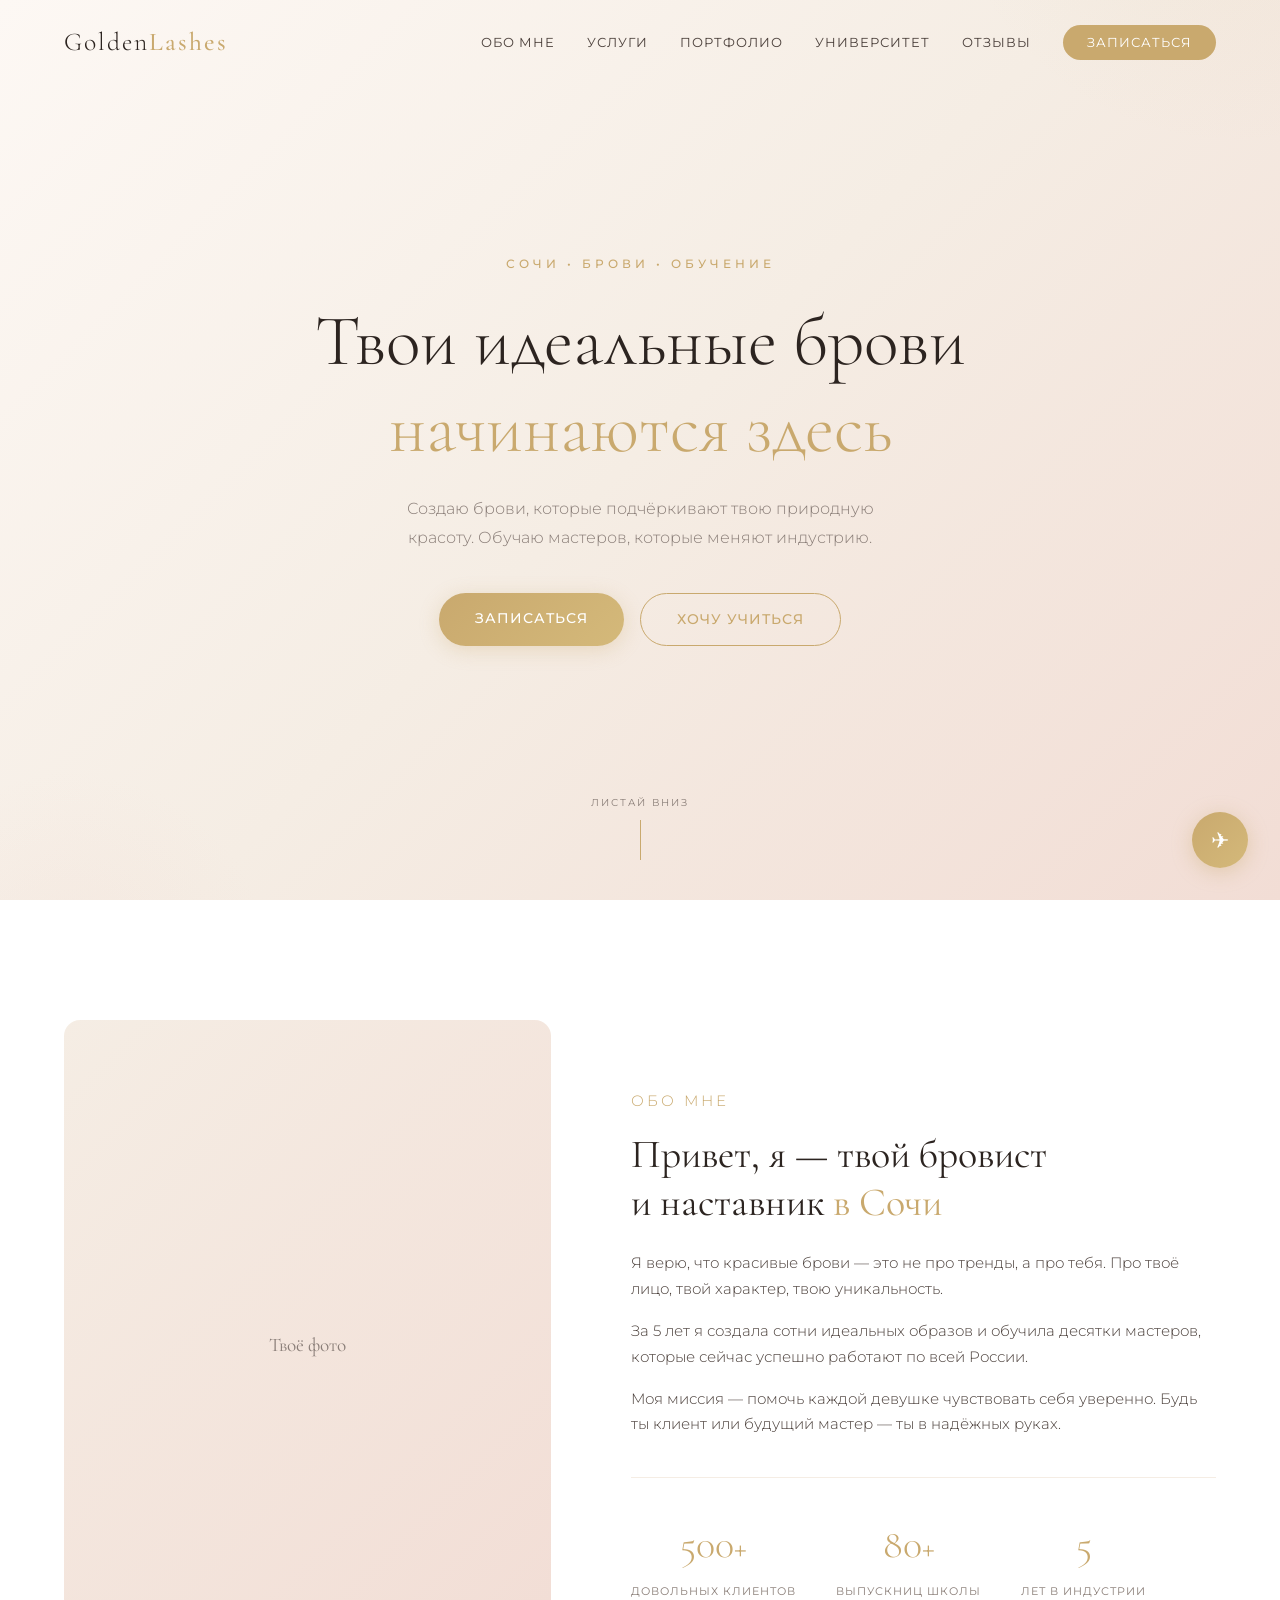
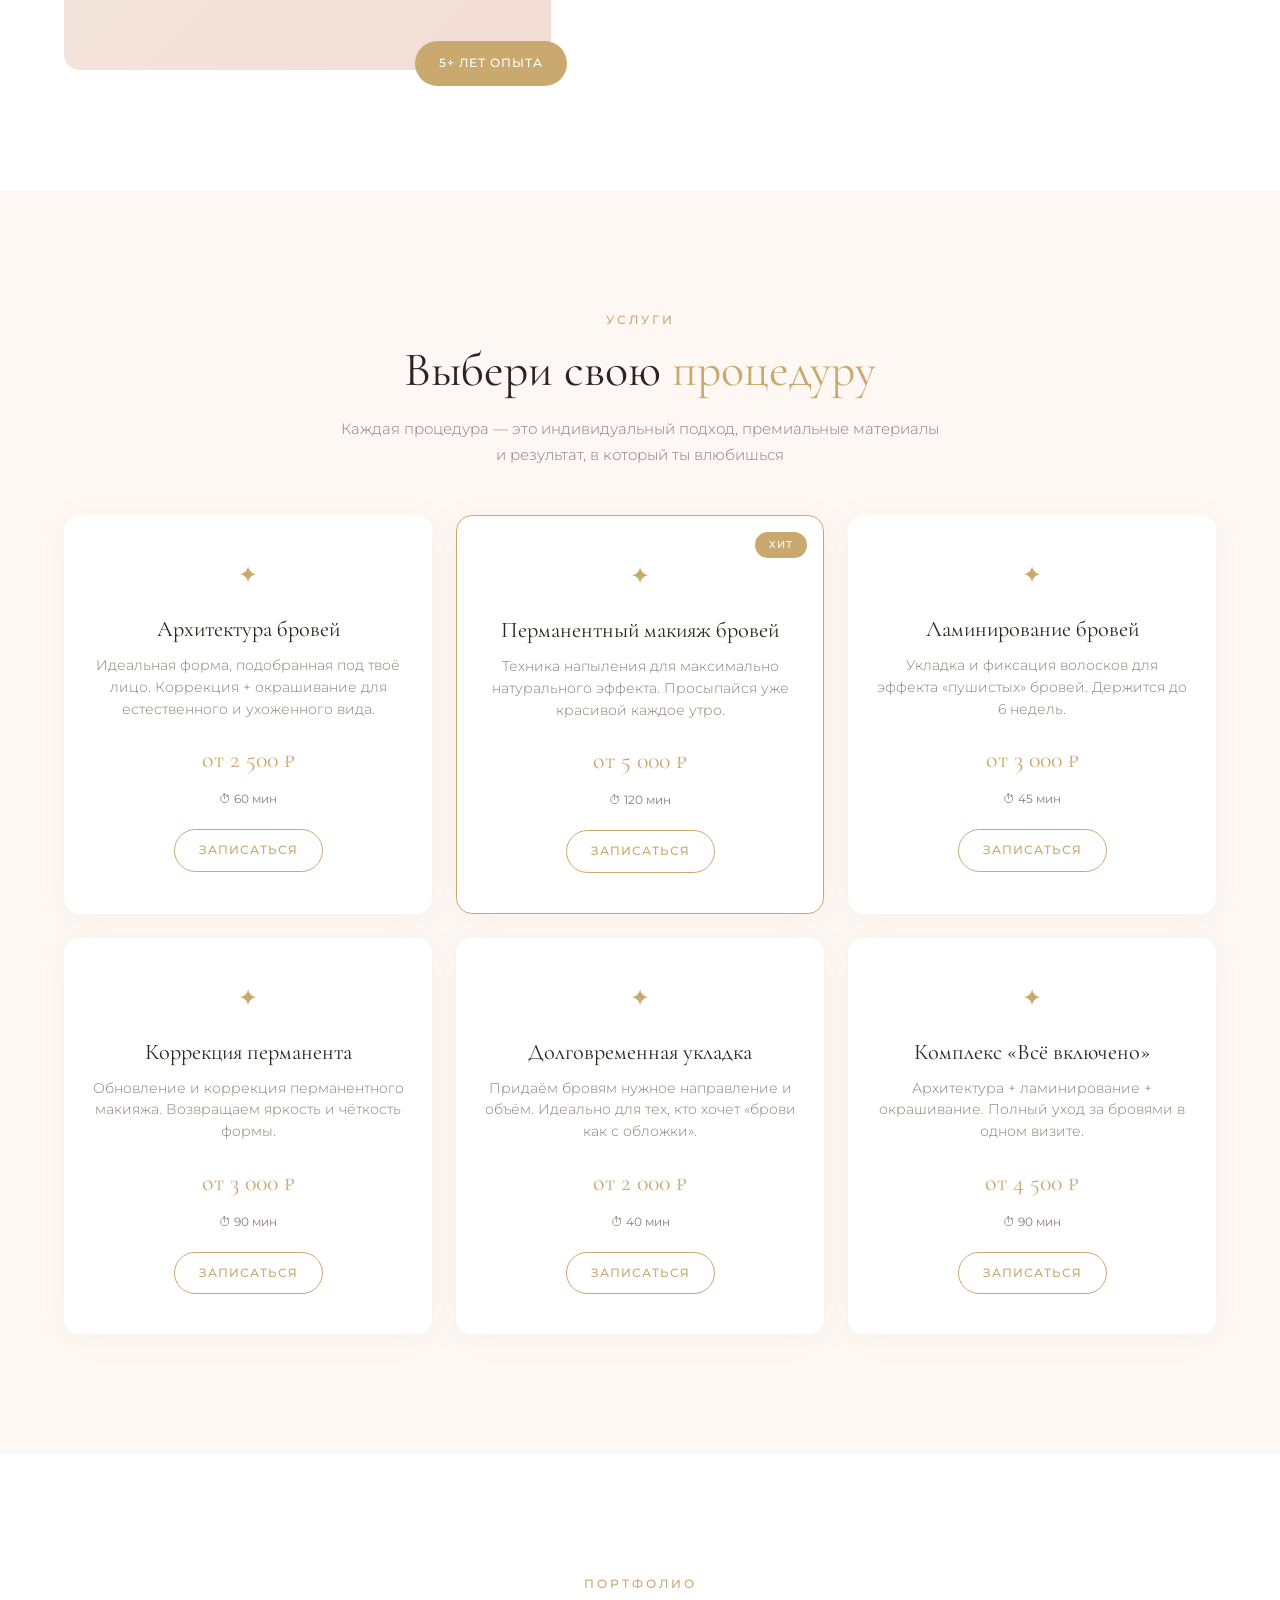
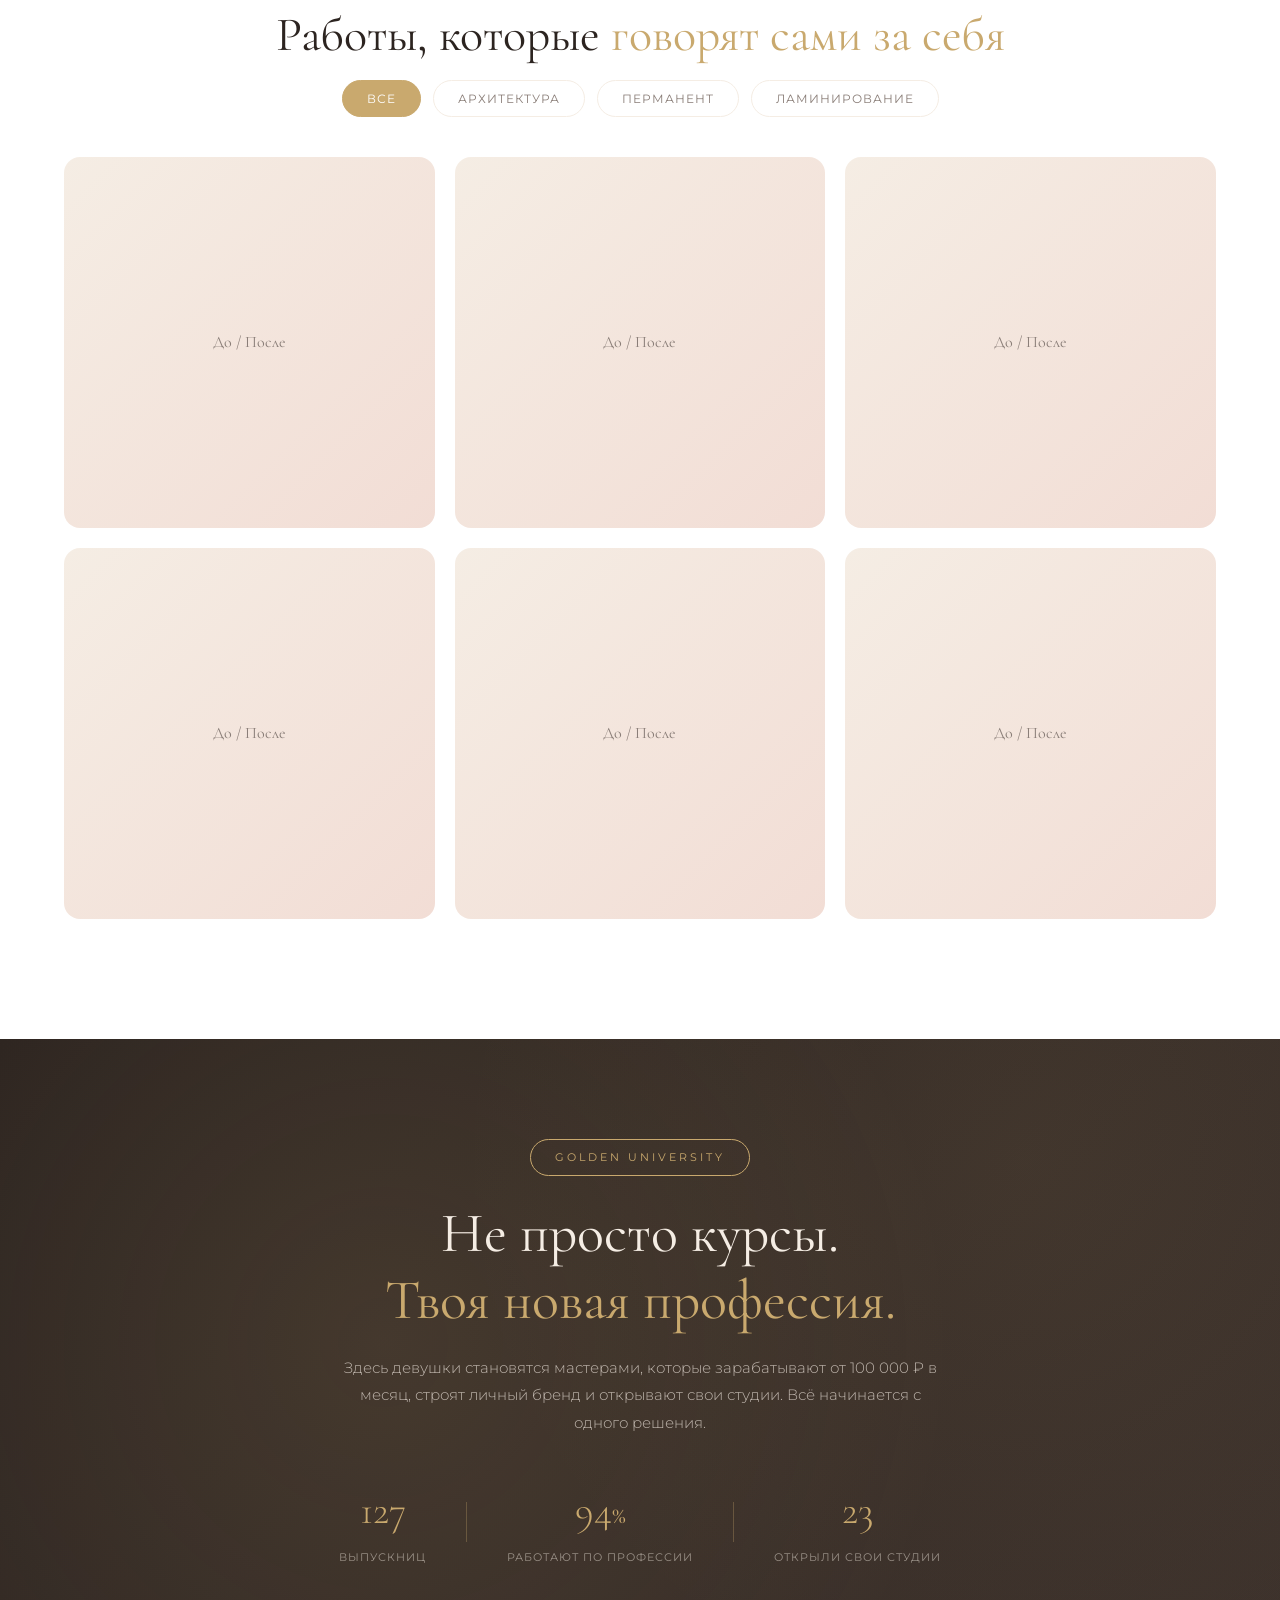
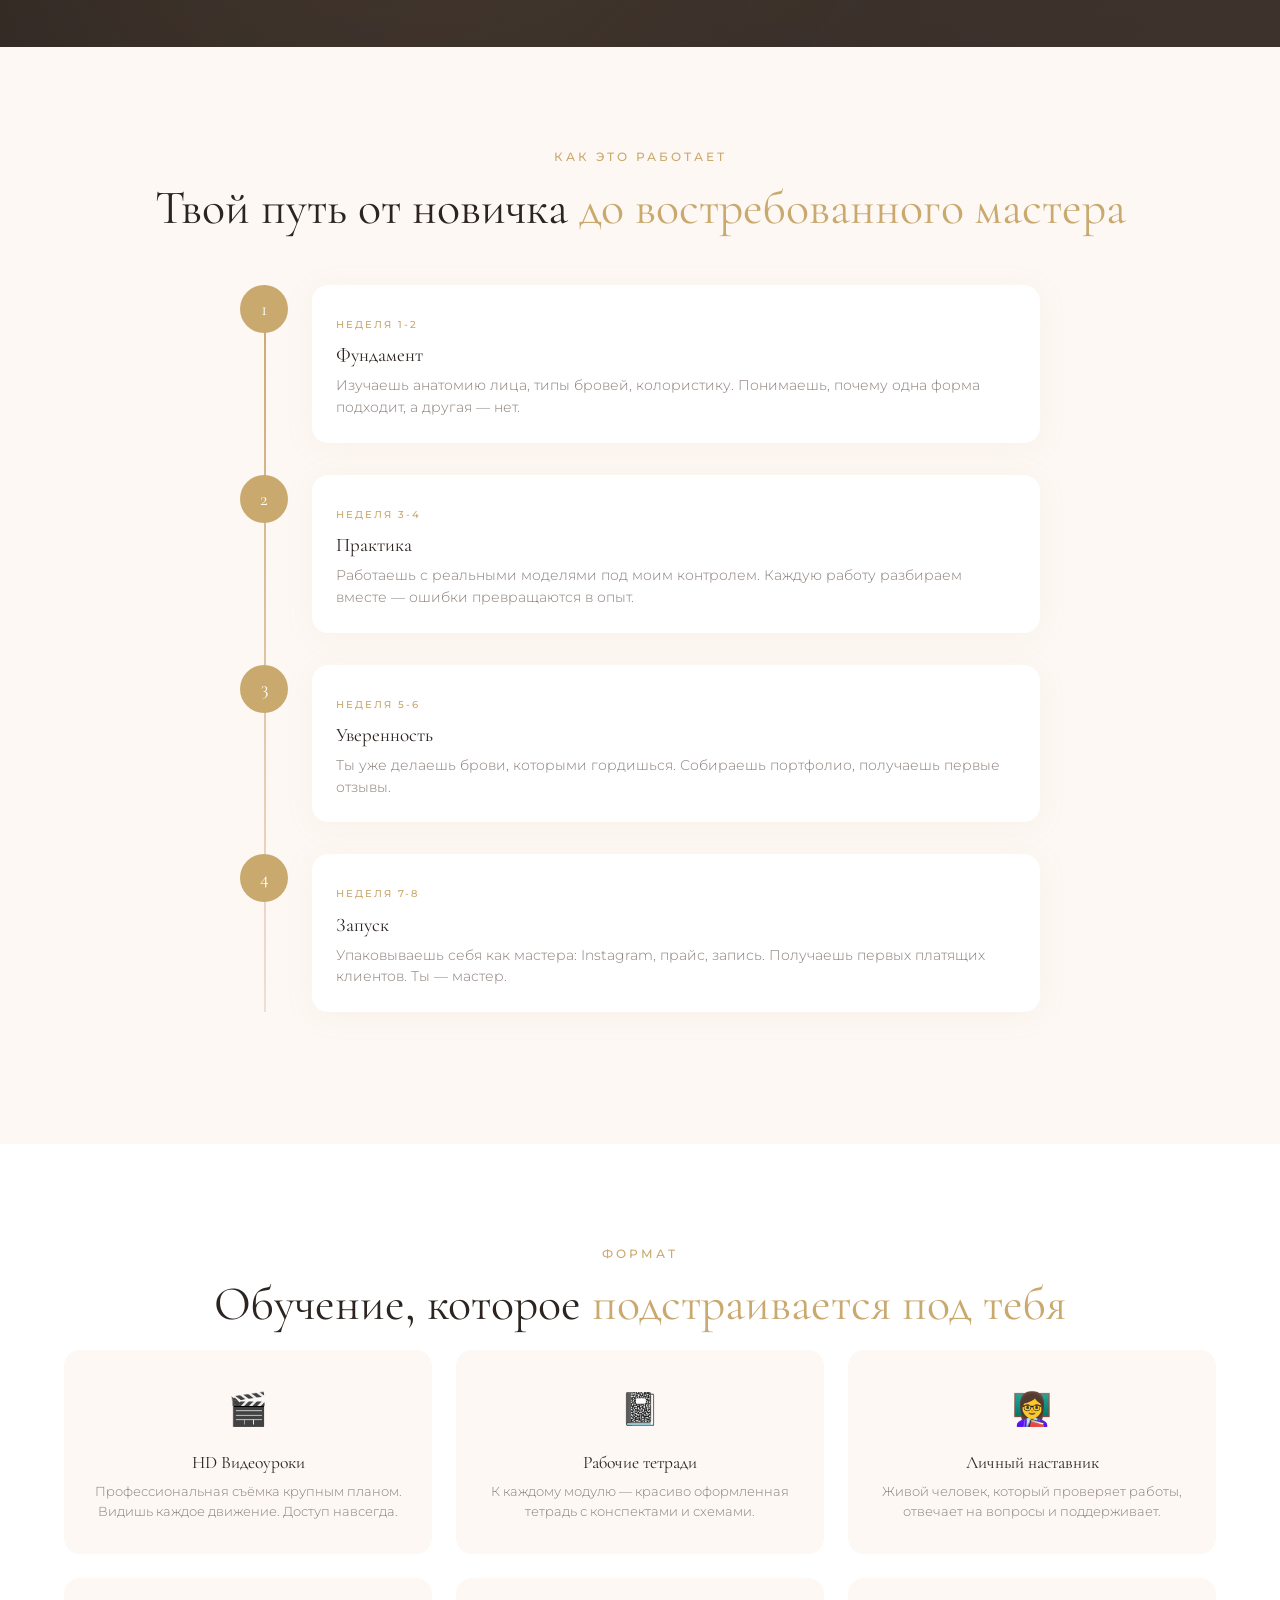
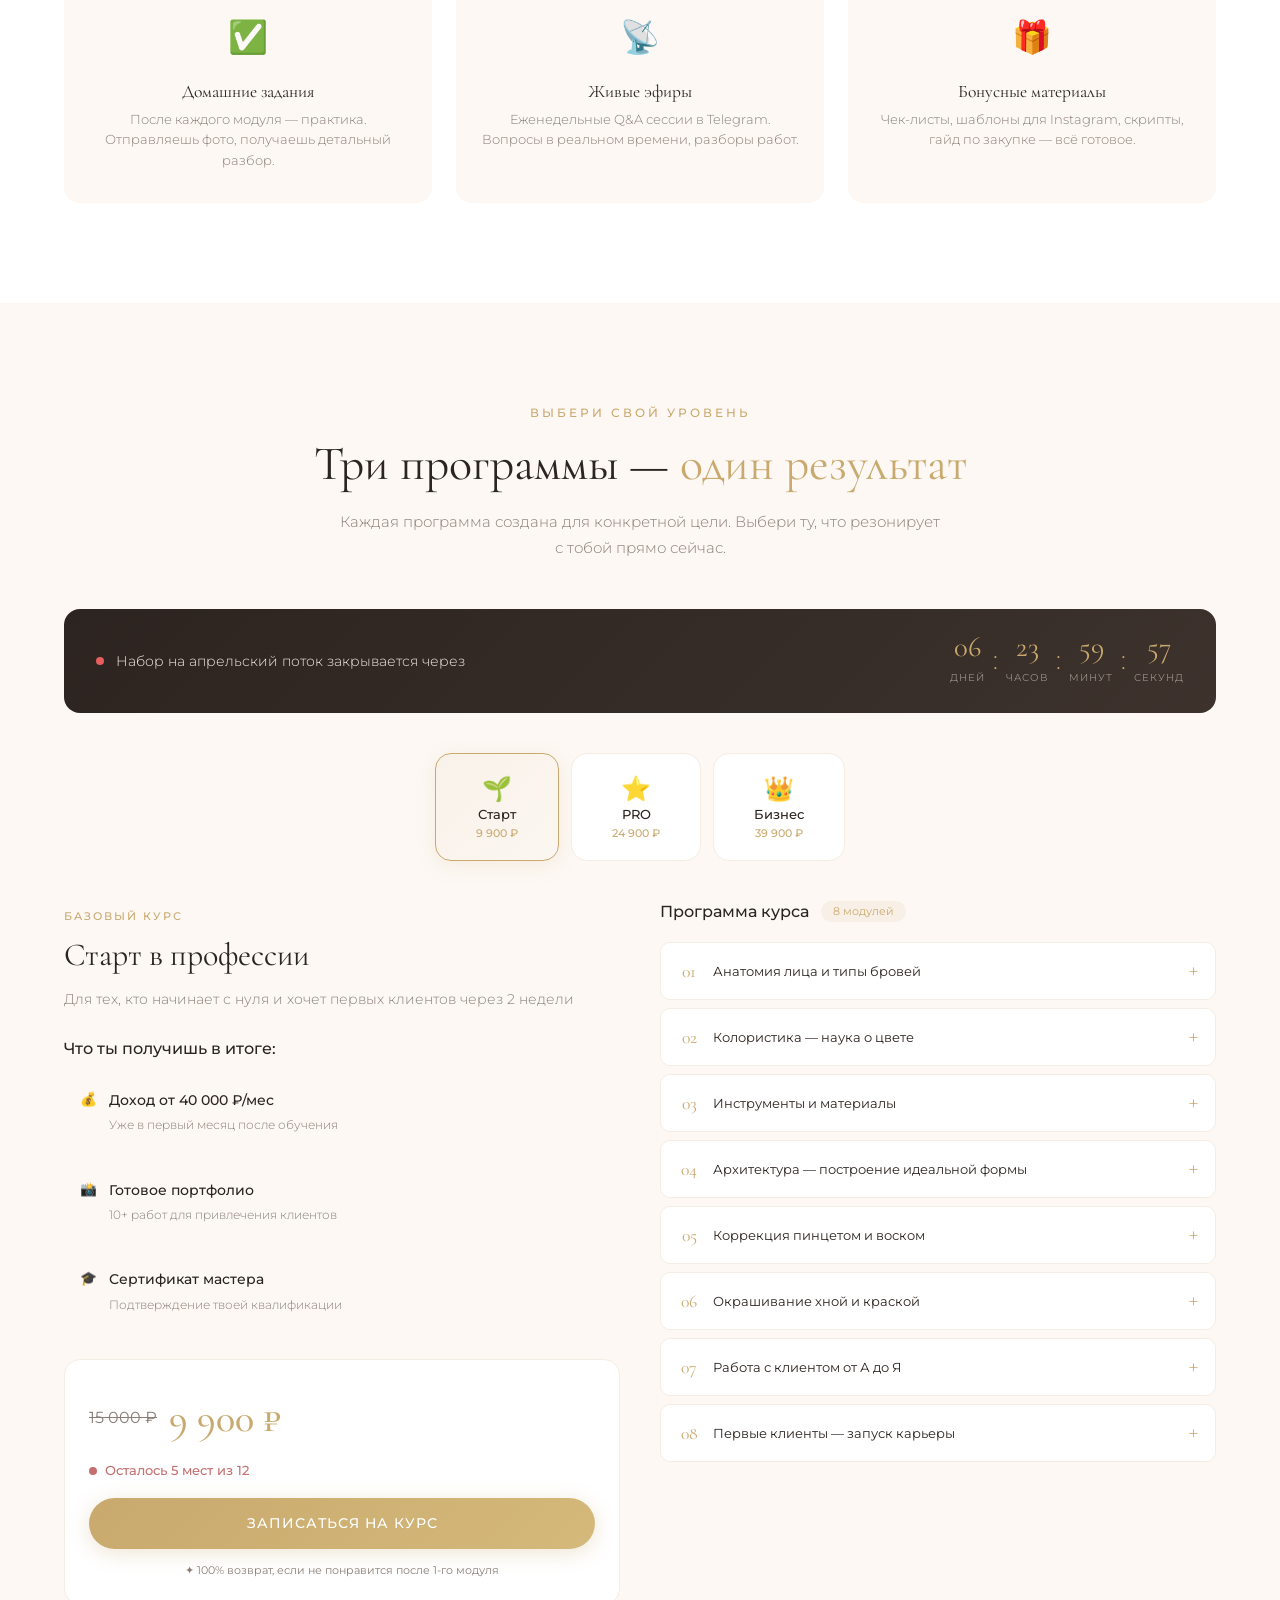
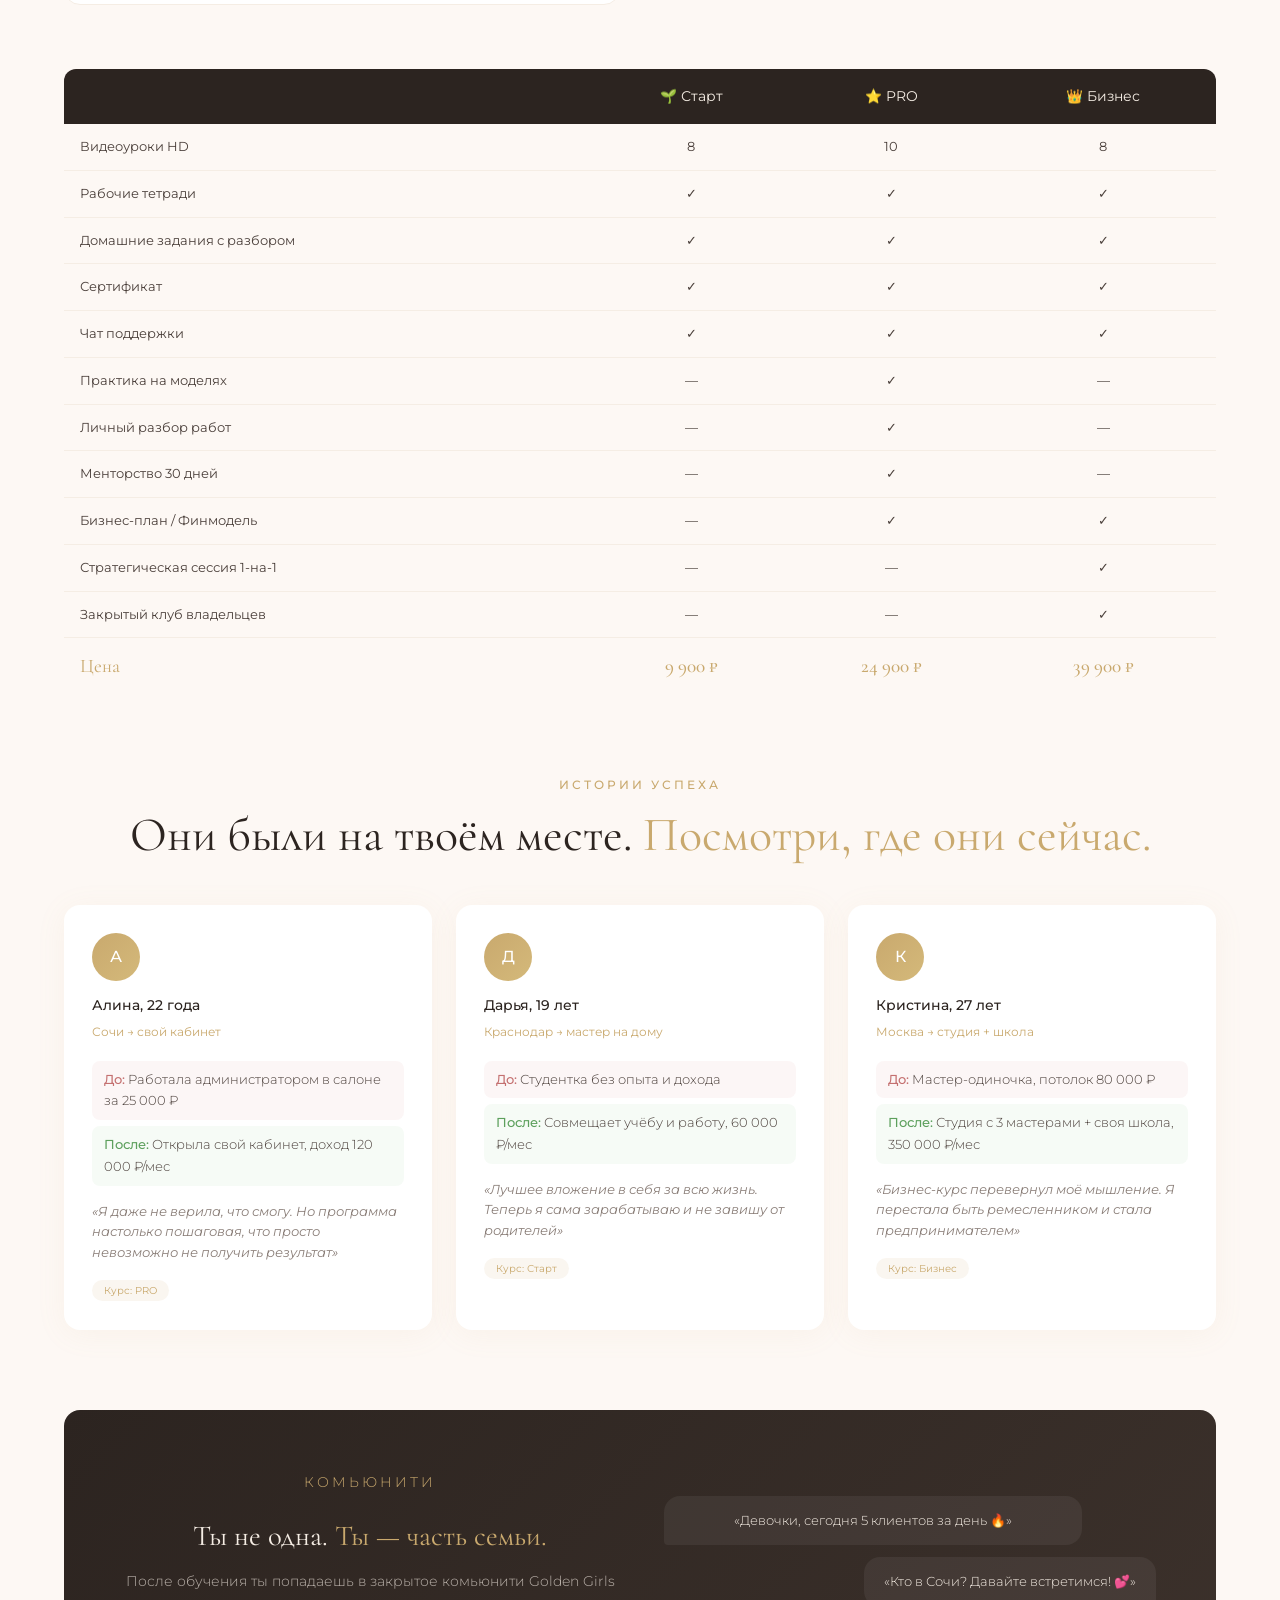
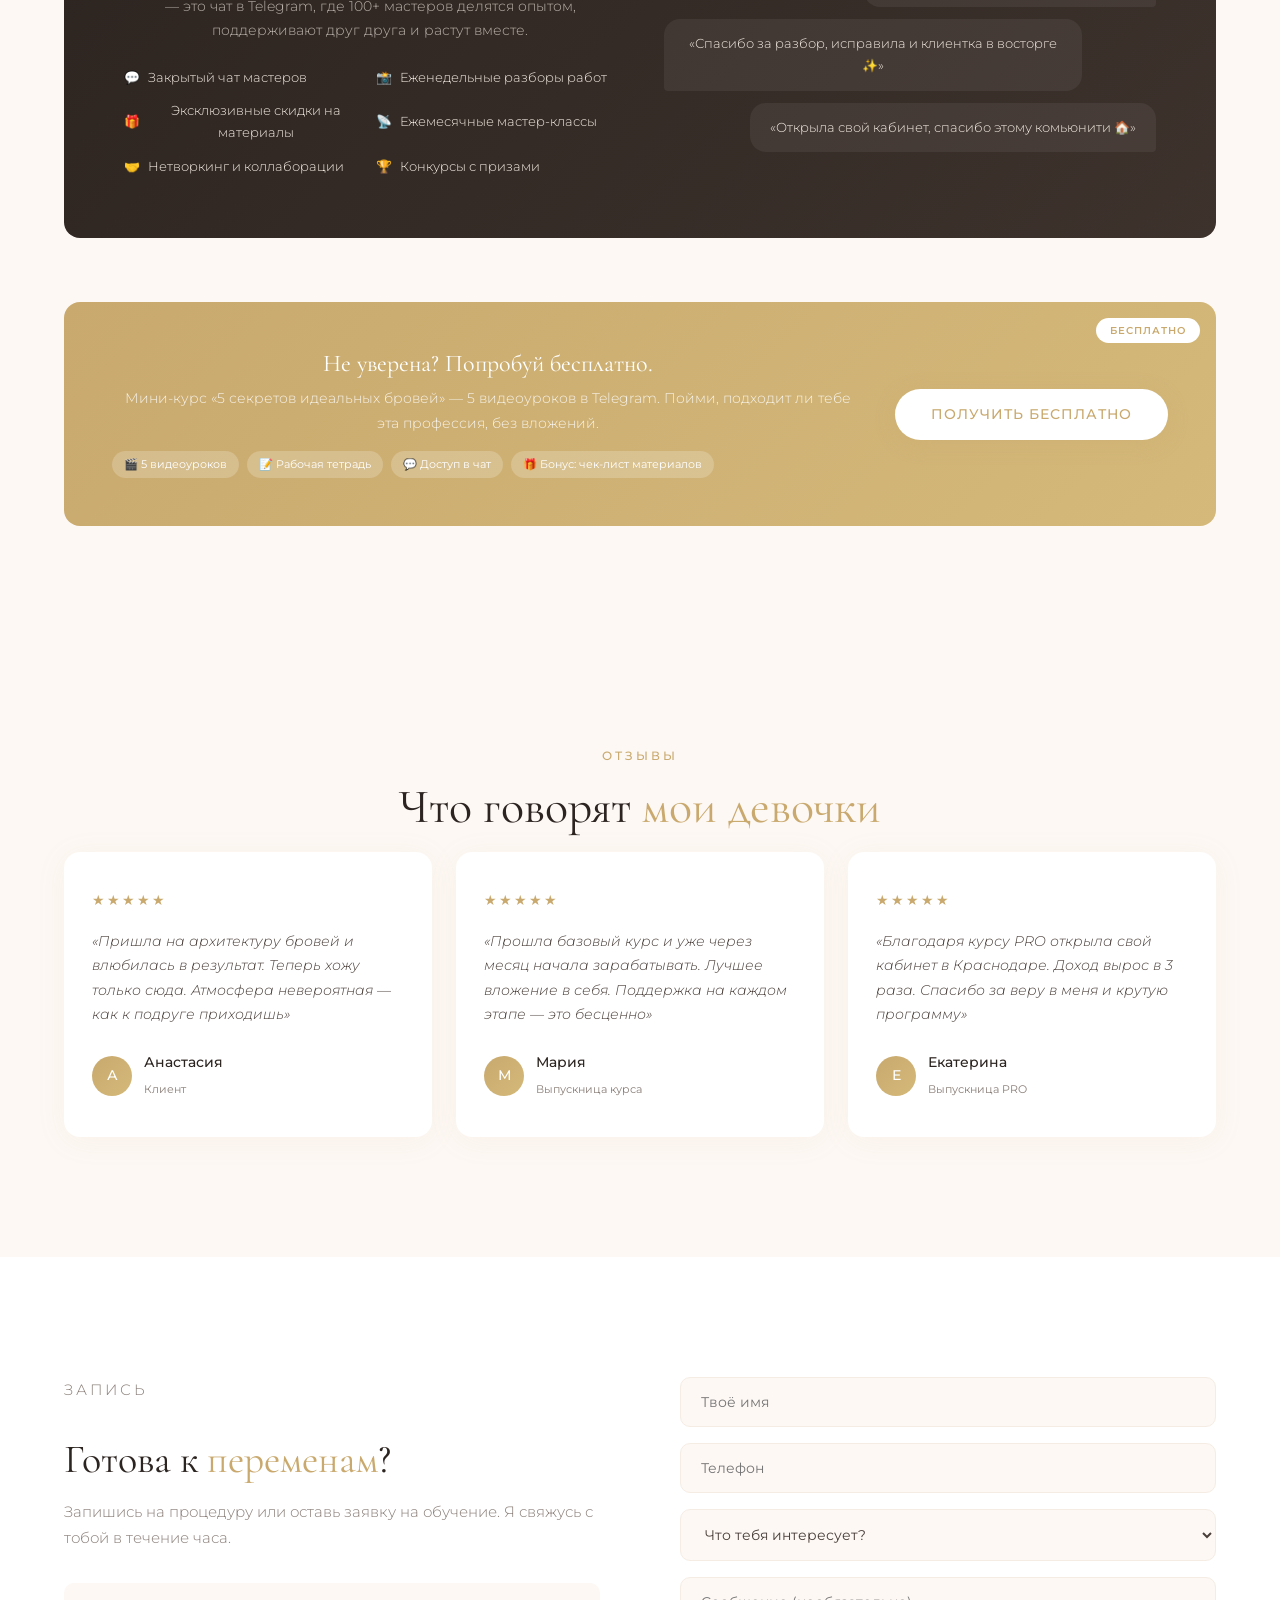
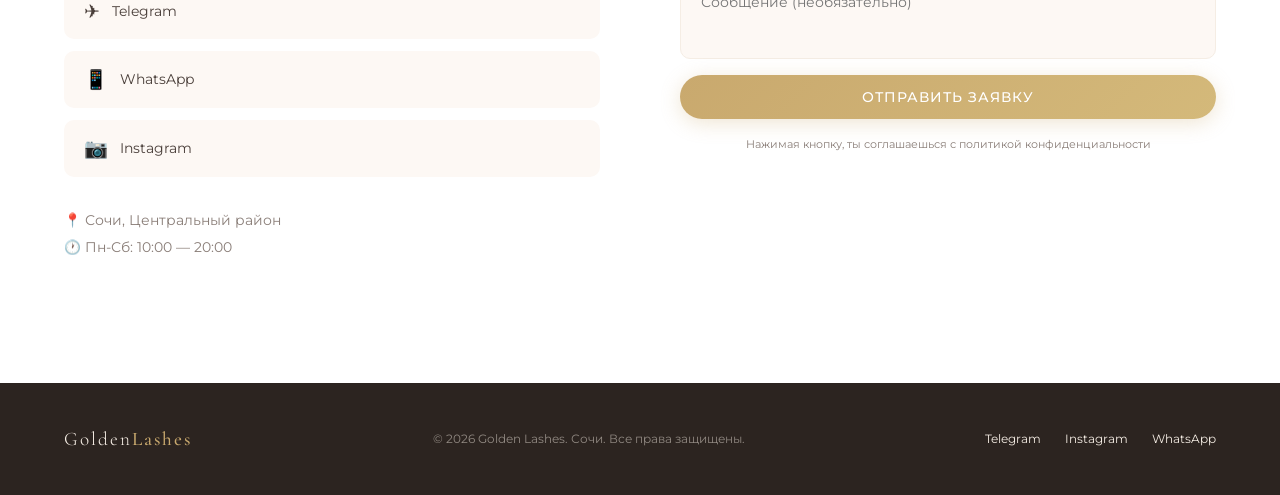
==== index.html @ 2ca08ecf "Initial commit" ====
<!DOCTYPE html>
<html lang="ru">
<head>
  <meta charset="UTF-8">
  <meta name="viewport" content="width=device-width, initial-scale=1.0">
  <title>Golden Lashes — Брови & Обучение | Сочи</title>
  <link rel="preconnect" href="https://fonts.googleapis.com">
  <link href="https://fonts.googleapis.com/css2?family=Cormorant+Garamond:ital,wght@0,300;0,400;0,500;0,600;1,300;1,400&family=Montserrat:wght@300;400;500;600&display=swap" rel="stylesheet">
  <link rel="stylesheet" href="styles.css">
</head>
<body>
  <!-- Навигация -->
  <nav class="nav" id="nav">
    <div class="nav-inner">
      <a href="#hero" class="logo">Golden<span>Lashes</span></a>
      <button class="burger" id="burger" aria-label="Меню">
        <span></span><span></span><span></span>
      </button>
      <ul class="nav-links" id="navLinks">
        <li><a href="#about">Обо мне</a></li>
        <li><a href="#services">Услуги</a></li>
        <li><a href="#portfolio">Портфолио</a></li>
        <li><a href="#university">Университет</a></li>
        <li><a href="#reviews">Отзывы</a></li>
        <li><a href="#contact" class="nav-cta">Записаться</a></li>
      </ul>
    </div>
  </nav>

  <!-- Hero -->
  <section class="hero" id="hero">
    <div class="hero-overlay"></div>
    <div class="hero-content">
      <p class="hero-tag">Сочи • Брови • Обучение</p>
      <h1>Твои идеальные брови<br><span class="gold-text">начинаются здесь</span></h1>
      <p class="hero-sub">Создаю брови, которые подчёркивают твою природную красоту. Обучаю мастеров, которые меняют индустрию.</p>
      <div class="hero-btns">
        <a href="#services" class="btn btn-primary">Записаться</a>
        <a href="#university" class="btn btn-outline">Хочу учиться</a>
      </div>
    </div>
    <div class="hero-scroll">
      <span>листай вниз</span>
      <div class="scroll-line"></div>
    </div>
  </section>

  <!-- О мастере -->
  <section class="about" id="about">
    <div class="container">
      <div class="about-grid">
        <div class="about-img">
          <div class="about-img-placeholder"><span>Твоё фото</span></div>
          <div class="about-badge">5+ лет опыта</div>
        </div>
        <div class="about-text">
          <p class="section-tag">Обо мне</p>
          <h2>Привет, я — твой бровист<br>и наставник <span class="gold-text">в Сочи</span></h2>
          <p>Я верю, что красивые брови — это не про тренды, а про тебя. Про твоё лицо, твой характер, твою уникальность.</p>
          <p>За 5 лет я создала сотни идеальных образов и обучила десятки мастеров, которые сейчас успешно работают по всей России.</p>
          <p>Моя миссия — помочь каждой девушке чувствовать себя уверенно. Будь ты клиент или будущий мастер — ты в надёжных руках.</p>
          <div class="about-stats">
            <div class="stat"><span class="stat-num" data-target="500">0</span><span class="stat-plus">+</span><span class="stat-label">Довольных клиентов</span></div>
            <div class="stat"><span class="stat-num" data-target="80">0</span><span class="stat-plus">+</span><span class="stat-label">Выпускниц школы</span></div>
            <div class="stat"><span class="stat-num" data-target="5">0</span><span class="stat-label">Лет в индустрии</span></div>
          </div>
        </div>
      </div>
    </div>
  </section>

  <!-- Услуги -->
  <section class="services" id="services">
    <div class="container">
      <p class="section-tag">Услуги</p>
      <h2 class="section-title">Выбери свою <span class="gold-text">процедуру</span></h2>
      <p class="section-sub">Каждая процедура — это индивидуальный подход, премиальные материалы и результат, в который ты влюбишься</p>
      <div class="services-grid">
        <div class="service-card">
          <div class="service-icon">✦</div>
          <h3>Архитектура бровей</h3>
          <p>Идеальная форма, подобранная под твоё лицо. Коррекция + окрашивание для естественного и ухоженного вида.</p>
          <div class="service-price">от 2 500 ₽</div>
          <div class="service-time">⏱ 60 мин</div>
          <a href="#contact" class="btn btn-small">Записаться</a>
        </div>
        <div class="service-card featured">
          <div class="service-badge">Хит</div>
          <div class="service-icon">✦</div>
          <h3>Перманентный макияж бровей</h3>
          <p>Техника напыления для максимально натурального эффекта. Просыпайся уже красивой каждое утро.</p>
          <div class="service-price">от 5 000 ₽</div>
          <div class="service-time">⏱ 120 мин</div>
          <a href="#contact" class="btn btn-small">Записаться</a>
        </div>
        <div class="service-card">
          <div class="service-icon">✦</div>
          <h3>Ламинирование бровей</h3>
          <p>Укладка и фиксация волосков для эффекта «пушистых» бровей. Держится до 6 недель.</p>
          <div class="service-price">от 3 000 ₽</div>
          <div class="service-time">⏱ 45 мин</div>
          <a href="#contact" class="btn btn-small">Записаться</a>
        </div>
        <div class="service-card">
          <div class="service-icon">✦</div><h3>Коррекция перманента</h3>
          <p>Обновление и коррекция перманентного макияжа. Возвращаем яркость и чёткость формы.</p>
          <div class="service-price">от 3 000 ₽</div><div class="service-time">⏱ 90 мин</div>
          <a href="#contact" class="btn btn-small">Записаться</a>
        </div>
        <div class="service-card">
          <div class="service-icon">✦</div><h3>Долговременная укладка</h3>
          <p>Придаём бровям нужное направление и объём. Идеально для тех, кто хочет «брови как с обложки».</p>
          <div class="service-price">от 2 000 ₽</div><div class="service-time">⏱ 40 мин</div>
          <a href="#contact" class="btn btn-small">Записаться</a>
        </div>
        <div class="service-card">
          <div class="service-icon">✦</div><h3>Комплекс «Всё включено»</h3>
          <p>Архитектура + ламинирование + окрашивание. Полный уход за бровями в одном визите.</p>
          <div class="service-price">от 4 500 ₽</div><div class="service-time">⏱ 90 мин</div>
          <a href="#contact" class="btn btn-small">Записаться</a>
        </div>
      </div>
    </div>
  </section>

  <!-- Портфолио -->
  <section class="portfolio" id="portfolio">
    <div class="container">
      <p class="section-tag">Портфолио</p>
      <h2 class="section-title">Работы, которые <span class="gold-text">говорят сами за себя</span></h2>
      <div class="portfolio-filter">
        <button class="filter-btn active" data-filter="all">Все</button>
        <button class="filter-btn" data-filter="arch">Архитектура</button>
        <button class="filter-btn" data-filter="perm">Перманент</button>
        <button class="filter-btn" data-filter="lam">Ламинирование</button>
      </div>
      <div class="portfolio-grid">
        <div class="portfolio-item" data-category="arch"><div class="portfolio-placeholder"><span>До / После</span></div><div class="portfolio-overlay"><p>Архитектура бровей</p></div></div>
        <div class="portfolio-item" data-category="perm"><div class="portfolio-placeholder"><span>До / После</span></div><div class="portfolio-overlay"><p>Перманентный макияж</p></div></div>
        <div class="portfolio-item" data-category="lam"><div class="portfolio-placeholder"><span>До / После</span></div><div class="portfolio-overlay"><p>Ламинирование</p></div></div>
        <div class="portfolio-item" data-category="arch"><div class="portfolio-placeholder"><span>До / После</span></div><div class="portfolio-overlay"><p>Архитектура бровей</p></div></div>
        <div class="portfolio-item" data-category="perm"><div class="portfolio-placeholder"><span>До / После</span></div><div class="portfolio-overlay"><p>Перманентный макияж</p></div></div>
        <div class="portfolio-item" data-category="lam"><div class="portfolio-placeholder"><span>До / После</span></div><div class="portfolio-overlay"><p>Ламинирование</p></div></div>
      </div>
    </div>
  </section>

  <!-- ===== GOLDEN UNIVERSITY ===== -->
  <section class="university" id="university">

    <!-- Uni Hero -->
    <div class="uni-hero">
      <div class="uni-hero-bg"></div>
      <div class="container">
        <div class="uni-hero-content">
          <div class="uni-logo-badge">Golden University</div>
          <h2>Не просто курсы.<br><span class="gold-text">Твоя новая профессия.</span></h2>
          <p>Здесь девушки становятся мастерами, которые зарабатывают от 100 000 ₽ в месяц, строят личный бренд и открывают свои студии. Всё начинается с одного решения.</p>
          <div class="uni-hero-stats">
            <div class="uni-stat">
              <span class="uni-stat-num" data-target="127">0</span>
              <span class="uni-stat-label">Выпускниц</span>
            </div>
            <div class="uni-stat-divider"></div>
            <div class="uni-stat">
              <span class="uni-stat-num" data-target="94">0</span><span class="uni-stat-percent">%</span>
              <span class="uni-stat-label">Работают по профессии</span>
            </div>
            <div class="uni-stat-divider"></div>
            <div class="uni-stat">
              <span class="uni-stat-num" data-target="23">0</span>
              <span class="uni-stat-label">Открыли свои студии</span>
            </div>
          </div>
        </div>
      </div>
    </div>

    <!-- Путь ученицы -->
    <div class="uni-journey">
      <div class="container">
        <p class="section-tag">Как это работает</p>
        <h3 class="section-title">Твой путь от новичка <span class="gold-text">до востребованного мастера</span></h3>
        <div class="journey-timeline">
          <div class="journey-line"></div>
          <div class="journey-step">
            <div class="journey-dot">1</div>
            <div class="journey-card">
              <span class="journey-week">Неделя 1-2</span>
              <h4>Фундамент</h4>
              <p>Изучаешь анатомию лица, типы бровей, колористику. Понимаешь, почему одна форма подходит, а другая — нет.</p>
            </div>
          </div>
          <div class="journey-step">
            <div class="journey-dot">2</div>
            <div class="journey-card">
              <span class="journey-week">Неделя 3-4</span>
              <h4>Практика</h4>
              <p>Работаешь с реальными моделями под моим контролем. Каждую работу разбираем вместе — ошибки превращаются в опыт.</p>
            </div>
          </div>
          <div class="journey-step">
            <div class="journey-dot">3</div>
            <div class="journey-card">
              <span class="journey-week">Неделя 5-6</span>
              <h4>Уверенность</h4>
              <p>Ты уже делаешь брови, которыми гордишься. Собираешь портфолио, получаешь первые отзывы.</p>
            </div>
          </div>
          <div class="journey-step">
            <div class="journey-dot">4</div>
            <div class="journey-card">
              <span class="journey-week">Неделя 7-8</span>
              <h4>Запуск</h4>
              <p>Упаковываешь себя как мастера: Instagram, прайс, запись. Получаешь первых платящих клиентов. Ты — мастер.</p>
            </div>
          </div>
        </div>
      </div>
    </div>

    <!-- Формат обучения -->
    <div class="uni-format">
      <div class="container">
        <p class="section-tag">Формат</p>
        <h3 class="section-title">Обучение, которое <span class="gold-text">подстраивается под тебя</span></h3>
        <div class="format-grid">
          <div class="format-card">
            <div class="format-icon">🎬</div>
            <h4>HD Видеоуроки</h4>
            <p>Профессиональная съёмка крупным планом. Видишь каждое движение. Доступ навсегда.</p>
          </div>
          <div class="format-card">
            <div class="format-icon">📓</div>
            <h4>Рабочие тетради</h4>
            <p>К каждому модулю — красиво оформленная тетрадь с конспектами и схемами.</p>
          </div>
          <div class="format-card">
            <div class="format-icon">👩‍🏫</div>
            <h4>Личный наставник</h4>
            <p>Живой человек, который проверяет работы, отвечает на вопросы и поддерживает.</p>
          </div>
          <div class="format-card">
            <div class="format-icon">✅</div>
            <h4>Домашние задания</h4>
            <p>После каждого модуля — практика. Отправляешь фото, получаешь детальный разбор.</p>
          </div>
          <div class="format-card">
            <div class="format-icon">📡</div>
            <h4>Живые эфиры</h4>
            <p>Еженедельные Q&A сессии в Telegram. Вопросы в реальном времени, разборы работ.</p>
          </div>
          <div class="format-card">
            <div class="format-icon">🎁</div>
            <h4>Бонусные материалы</h4>
            <p>Чек-листы, шаблоны для Instagram, скрипты, гайд по закупке — всё готовое.</p>
          </div>
        </div>
      </div>
    </div>

    <!-- Курсы с табами -->
    <div class="uni-courses">
      <div class="container">
        <p class="section-tag">Выбери свой уровень</p>
        <h3 class="section-title">Три программы — <span class="gold-text">один результат</span></h3>
        <p class="section-sub">Каждая программа создана для конкретной цели. Выбери ту, что резонирует с тобой прямо сейчас.</p>
        <!-- Таймер набора -->
        <div class="enrollment-timer">
          <div class="timer-inner">
            <div class="timer-text"><span class="timer-pulse"></span> Набор на апрельский поток закрывается через</div>
            <div class="timer-countdown" id="uniTimer">
              <div class="timer-block"><span class="timer-num" id="timerDays">00</span><span class="timer-label">дней</span></div>
              <div class="timer-sep">:</div>
              <div class="timer-block"><span class="timer-num" id="timerHours">00</span><span class="timer-label">часов</span></div>
              <div class="timer-sep">:</div>
              <div class="timer-block"><span class="timer-num" id="timerMins">00</span><span class="timer-label">минут</span></div>
              <div class="timer-sep">:</div>
              <div class="timer-block"><span class="timer-num" id="timerSecs">00</span><span class="timer-label">секунд</span></div>
            </div>
          </div>
        </div>
        <!-- Табы курсов -->
        <div class="course-tabs">
          <button class="course-tab active" data-course="starter"><span class="tab-emoji">🌱</span><span class="tab-name">Старт</span><span class="tab-price">9 900 ₽</span></button>
          <button class="course-tab" data-course="pro"><span class="tab-emoji">⭐</span><span class="tab-name">PRO</span><span class="tab-price">24 900 ₽</span></button>
          <button class="course-tab" data-course="business"><span class="tab-emoji">👑</span><span class="tab-name">Бизнес</span><span class="tab-price">39 900 ₽</span></button>
        </div>

        <!-- Панели курсов -->
        <div class="course-panels">
          <!-- СТАРТ -->
          <div class="course-panel active" id="panel-starter">
            <div class="panel-grid">
              <div class="panel-info">
                <span class="panel-level">Базовый курс</span>
                <h3>Старт в профессии</h3>
                <p class="panel-for">Для тех, кто начинает с нуля и хочет первых клиентов через 2 недели</p>
                <div class="panel-result">
                  <h4>Что ты получишь в итоге:</h4>
                  <div class="result-items">
                    <div class="result-item"><span class="result-icon">💰</span><div><span>Доход от 40 000 ₽/мес</span><p>Уже в первый месяц после обучения</p></div></div>
                    <div class="result-item"><span class="result-icon">📸</span><div><span>Готовое портфолио</span><p>10+ работ для привлечения клиентов</p></div></div>
                    <div class="result-item"><span class="result-icon">🎓</span><div><span>Сертификат мастера</span><p>Подтверждение твоей квалификации</p></div></div>
                  </div>
                </div>
                <div class="panel-price-block">
                  <div class="panel-price"><span class="panel-old-price">15 000 ₽</span><span class="panel-new-price">9 900 ₽</span></div>
                  <div class="panel-spots"><span class="spots-dot"></span> Осталось 5 мест из 12</div>
                  <a href="#contact" class="btn btn-primary btn-full">Записаться на курс</a>
                  <p class="panel-guarantee">✦ 100% возврат, если не понравится после 1-го модуля</p>
                </div>
              </div>

              <div class="panel-modules">
                <h4>Программа курса <span class="module-count">8 модулей</span></h4>
                <div class="accordion">
                  <div class="accordion-item"><button class="accordion-btn"><span class="acc-num">01</span><span class="acc-title">Анатомия лица и типы бровей</span><span class="acc-arrow">+</span></button>
                    <div class="accordion-body"><p>Строение лица, пропорции, золотое сечение. Определяешь тип лица за 30 секунд.</p><div class="acc-details"><span>🎬 3 видеоурока</span><span>📝 Тетрадь</span><span>✅ Тест</span></div></div></div>
                  <div class="accordion-item"><button class="accordion-btn"><span class="acc-num">02</span><span class="acc-title">Колористика — наука о цвете</span><span class="acc-arrow">+</span></button>
                    <div class="accordion-body"><p>Цветотипы, подбор оттенка краски и хны, работа с подтонами. Никогда не ошибёшься с цветом.</p><div class="acc-details"><span>🎬 2 видеоурока</span><span>🎨 Цветовой круг</span><span>✅ Практика</span></div></div></div>
                  <div class="accordion-item"><button class="accordion-btn"><span class="acc-num">03</span><span class="acc-title">Инструменты и материалы</span><span class="acc-arrow">+</span></button>
                    <div class="accordion-body"><p>Что купить, где купить, на чём не экономить. Бренды, стартовый набор мастера.</p><div class="acc-details"><span>🎬 2 видеоурока</span><span>📋 Чек-лист</span><span>💡 Лайфхаки</span></div></div></div>
                  <div class="accordion-item"><button class="accordion-btn"><span class="acc-num">04</span><span class="acc-title">Архитектура — построение идеальной формы</span><span class="acc-arrow">+</span></button>
                    <div class="accordion-body"><p>Главный модуль. Разметка, построение по точкам, симметрия, работа с асимметрией. Практика на моделях.</p><div class="acc-details"><span>🎬 4 видеоурока</span><span>📐 Схемы</span><span>✅ Практика</span></div></div></div>
                  <div class="accordion-item"><button class="accordion-btn"><span class="acc-num">05</span><span class="acc-title">Коррекция пинцетом и воском</span><span class="acc-arrow">+</span></button>
                    <div class="accordion-body"><p>Техника без боли, восковая депиляция, нитевая коррекция. Быстро и аккуратно.</p><div class="acc-details"><span>🎬 3 видеоурока</span><span>🔍 Крупные планы</span><span>✅ Практика</span></div></div></div>
                  <div class="accordion-item"><button class="accordion-btn"><span class="acc-num">06</span><span class="acc-title">Окрашивание хной и краской</span><span class="acc-arrow">+</span></button>
                    <div class="accordion-body"><p>Техники окрашивания, смешивание оттенков, стойкий и красивый результат.</p><div class="acc-details"><span>🎬 3 видеоурока</span><span>🎨 Формулы</span><span>✅ Практика</span></div></div></div>
                  <div class="accordion-item"><button class="accordion-btn"><span class="acc-num">07</span><span class="acc-title">Работа с клиентом от А до Я</span><span class="acc-arrow">+</span></button>
                    <div class="accordion-body"><p>Консультация, возражения, отзывы. Чтобы клиент вернулся и привёл подругу.</p><div class="acc-details"><span>🎬 2 видеоурока</span><span>📝 Скрипты</span><span>💬 Ролевые игры</span></div></div></div>
                  <div class="accordion-item"><button class="accordion-btn"><span class="acc-num">08</span><span class="acc-title">Первые клиенты — запуск карьеры</span><span class="acc-arrow">+</span></button>
                    <div class="accordion-body"><p>Instagram, прайс, посты, сторис. Пошаговый план выхода на первые 40 000 ₽.</p><div class="acc-details"><span>🎬 2 видеоурока</span><span>📱 Шаблоны</span><span>📊 Бизнес-план</span></div></div></div>
                </div>
              </div>
            </div>
          </div>

          <!-- PRO -->
          <div class="course-panel" id="panel-pro">
            <div class="panel-grid">
              <div class="panel-info">
                <span class="panel-level">Продвинутый курс</span>
                <h3>Мастер бровей PRO</h3>
                <p class="panel-for">Для тех, кто хочет выйти на стабильный доход от 100 000 ₽/мес и стать топ-мастером</p>
                <div class="panel-result">
                  <h4>Что ты получишь в итоге:</h4>
                  <div class="result-items">
                    <div class="result-item"><span class="result-icon">💎</span><div><span>Доход от 100 000 ₽/мес</span><p>Перманент + архитектура = высокий чек</p></div></div>
                    <div class="result-item"><span class="result-icon">🏆</span><div><span>Статус PRO-мастера</span><p>Работаешь с премиум-клиентами</p></div></div>
                    <div class="result-item"><span class="result-icon">📱</span><div><span>Личный бренд</span><p>Упакованный Instagram, который продаёт за тебя</p></div></div>
                    <div class="result-item"><span class="result-icon">🤝</span><div><span>Менторство 30 дней</span><p>Личная поддержка после окончания курса</p></div></div>
                  </div>
                </div>
                <div class="panel-price-block">
                  <div class="panel-price"><span class="panel-old-price">35 000 ₽</span><span class="panel-new-price">24 900 ₽</span></div>
                  <div class="panel-spots"><span class="spots-dot"></span> Осталось 3 места из 8</div>
                  <a href="#contact" class="btn btn-primary btn-full">Записаться на курс</a>
                  <p class="panel-guarantee">✦ 100% возврат, если не понравится после 1-го модуля</p>
                </div>
              </div>

              <div class="panel-modules">
                <h4>Программа курса <span class="module-count">10 модулей</span></h4>
                <div class="accordion">
                  <div class="accordion-item"><button class="accordion-btn"><span class="acc-num">01</span><span class="acc-title">Продвинутая архитектура — сложные формы</span><span class="acc-arrow">+</span></button>
                    <div class="accordion-body"><p>Работа с нестандартными лицами, асимметрия, возрастные клиенты. Формы, которые делают вау-эффект.</p><div class="acc-details"><span>🎬 3 видеоурока</span><span>📐 Продвинутые схемы</span><span>✅ Практика</span></div></div></div>
                  <div class="accordion-item"><button class="accordion-btn"><span class="acc-num">02</span><span class="acc-title">Перманентный макияж — техника напыления</span><span class="acc-arrow">+</span></button>
                    <div class="accordion-body"><p>Пудровое напыление от А до Я. Настройка аппарата, глубина введения, растушёвка. Натуральный эффект.</p><div class="acc-details"><span>🎬 5 видеоуроков</span><span>🔬 Крупные планы</span><span>✅ Практика на модели</span></div></div></div>
                  <div class="accordion-item"><button class="accordion-btn"><span class="acc-num">03</span><span class="acc-title">Перманент — волосковая техника</span><span class="acc-arrow">+</span></button>
                    <div class="accordion-body"><p>Микроблейдинг и аппаратная волосковая техника. Имитация натуральных волосков для максимальной реалистичности.</p><div class="acc-details"><span>🎬 4 видеоурока</span><span>🎨 Палитра пигментов</span><span>✅ Практика</span></div></div></div>
                  <div class="accordion-item"><button class="accordion-btn"><span class="acc-num">04</span><span class="acc-title">Ламинирование и долговременная укладка</span><span class="acc-arrow">+</span></button>
                    <div class="accordion-body"><p>Составы, техника нанесения, работа с разными типами волосков. Эффект «пушистых бровей» на 6 недель.</p><div class="acc-details"><span>🎬 2 видеоурока</span><span>📋 Протоколы</span><span>✅ Практика</span></div></div></div>
                  <div class="accordion-item"><button class="accordion-btn"><span class="acc-num">05</span><span class="acc-title">Работа с проблемными бровями</span><span class="acc-arrow">+</span></button>
                    <div class="accordion-body"><p>Алопеция, шрамы, перещипанные брови, асимметрия. Как превратить сложный случай в идеальный результат.</p><div class="acc-details"><span>🎬 3 видеоурока</span><span>📸 Кейсы до/после</span><span>✅ Разборы</span></div></div></div>
                  <div class="accordion-item"><button class="accordion-btn"><span class="acc-num">06</span><span class="acc-title">Коррекция чужих работ</span><span class="acc-arrow">+</span></button>
                    <div class="accordion-body"><p>Как исправить неудачный перманент, перекрыть старый пигмент, работать с рубцовой тканью.</p><div class="acc-details"><span>🎬 3 видеоурока</span><span>🔬 Анализ пигментов</span><span>✅ Практика</span></div></div></div>

                  <div class="accordion-item"><button class="accordion-btn"><span class="acc-num">07</span><span class="acc-title">Ценообразование и упаковка услуг</span><span class="acc-arrow">+</span></button>
                    <div class="accordion-body"><p>Как выставить цену, которую платят с удовольствием. Пакеты услуг, абонементы, upsell.</p><div class="acc-details"><span>🎬 2 видеоурока</span><span>💰 Калькулятор цен</span><span>📊 Шаблоны</span></div></div></div>
                  <div class="accordion-item"><button class="accordion-btn"><span class="acc-num">08</span><span class="acc-title">Продвижение в Instagram и TikTok</span><span class="acc-arrow">+</span></button>
                    <div class="accordion-body"><p>Контент-план, Reels, сторис, таргет. Как набрать первые 1000 подписчиков и превратить их в клиентов.</p><div class="acc-details"><span>🎬 3 видеоурока</span><span>📱 Контент-план</span><span>🎯 Стратегия</span></div></div></div>
                  <div class="accordion-item"><button class="accordion-btn"><span class="acc-num">09</span><span class="acc-title">Создание личного бренда</span><span class="acc-arrow">+</span></button>
                    <div class="accordion-body"><p>Позиционирование, визуал, tone of voice, сторителлинг. Чтобы клиенты выбирали именно тебя.</p><div class="acc-details"><span>🎬 2 видеоурока</span><span>🎨 Мудборд</span><span>📝 Бренд-бук</span></div></div></div>
                  <div class="accordion-item"><button class="accordion-btn"><span class="acc-num">10</span><span class="acc-title">Масштабирование — от мастера к студии</span><span class="acc-arrow">+</span></button>
                    <div class="accordion-body"><p>Когда пора расширяться, как нанять помощника, открыть кабинет, выйти на 200 000+ ₽/мес.</p><div class="acc-details"><span>🎬 2 видеоурока</span><span>📊 Бизнес-план</span><span>🗺 Дорожная карта</span></div></div></div>
                </div>
              </div>
            </div>
          </div>

          <!-- БИЗНЕС -->
          <div class="course-panel" id="panel-business">
            <div class="panel-grid">
              <div class="panel-info">
                <span class="panel-level">Бизнес-курс</span>
                <h3>Свой бровный бизнес</h3>
                <p class="panel-for">Для мастеров, которые хотят открыть студию или запустить своё обучение</p>
                <div class="panel-result">
                  <h4>Что ты получишь в итоге:</h4>
                  <div class="result-items">
                    <div class="result-item"><span class="result-icon">🏠</span><div><span>Готовый бизнес-план</span><p>Пошаговая модель открытия студии</p></div></div>
                    <div class="result-item"><span class="result-icon">👥</span><div><span>Команда мастеров</span><p>Как нанять, обучить и удержать</p></div></div>
                    <div class="result-item"><span class="result-icon">📈</span><div><span>Доход от 300 000 ₽/мес</span><p>Системный бизнес, а не ручная работа</p></div></div>
                    <div class="result-item"><span class="result-icon">🎓</span><div><span>Своя школа обучения</span><p>Дополнительный источник дохода</p></div></div>
                  </div>
                </div>
                <div class="panel-price-block">
                  <div class="panel-price"><span class="panel-old-price">50 000 ₽</span><span class="panel-new-price">39 900 ₽</span></div>
                  <div class="panel-spots"><span class="spots-dot"></span> Осталось 2 места из 5</div>
                  <a href="#contact" class="btn btn-primary btn-full">Записаться на курс</a>
                  <p class="panel-guarantee">✦ Стратегическая сессия 1-на-1 в подарок</p>
                </div>
              </div>

              <div class="panel-modules">
                <h4>Программа курса <span class="module-count">8 модулей</span></h4>
                <div class="accordion">
                  <div class="accordion-item"><button class="accordion-btn"><span class="acc-num">01</span><span class="acc-title">Бизнес-модель бровной студии</span><span class="acc-arrow">+</span></button>
                    <div class="accordion-body"><p>Форматы студий, unit-экономика, точка безубыточности. Считаем цифры до старта.</p><div class="acc-details"><span>🎬 2 видеоурока</span><span>📊 Финмодель</span><span>✅ Шаблон</span></div></div></div>
                  <div class="accordion-item"><button class="accordion-btn"><span class="acc-num">02</span><span class="acc-title">Поиск помещения и оборудование</span><span class="acc-arrow">+</span></button>
                    <div class="accordion-body"><p>Где искать, на что смотреть, как торговаться. Список оборудования с ценами и поставщиками.</p><div class="acc-details"><span>🎬 2 видеоурока</span><span>📋 Чек-лист</span><span>💡 Лайфхаки</span></div></div></div>
                  <div class="accordion-item"><button class="accordion-btn"><span class="acc-num">03</span><span class="acc-title">Юридические вопросы и лицензии</span><span class="acc-arrow">+</span></button>
                    <div class="accordion-body"><p>ИП или ООО, какие документы нужны, санитарные нормы. Всё простым языком + готовые шаблоны.</p><div class="acc-details"><span>🎬 2 видеоурока</span><span>📄 Шаблоны документов</span><span>✅ Чек-лист</span></div></div></div>
                  <div class="accordion-item"><button class="accordion-btn"><span class="acc-num">04</span><span class="acc-title">Найм и обучение мастеров</span><span class="acc-arrow">+</span></button>
                    <div class="accordion-body"><p>Где искать мастеров, как проводить собеседование, система обучения и мотивации.</p><div class="acc-details"><span>🎬 2 видеоурока</span><span>📝 Скрипты</span><span>📋 Регламенты</span></div></div></div>
                  <div class="accordion-item"><button class="accordion-btn"><span class="acc-num">05</span><span class="acc-title">Маркетинг и привлечение клиентов</span><span class="acc-arrow">+</span></button>
                    <div class="accordion-body"><p>Таргет, блогеры, сарафан, партнёрства. Системный поток клиентов без зависимости от одного канала.</p><div class="acc-details"><span>🎬 3 видеоурока</span><span>🎯 Стратегия</span><span>📊 Воронка</span></div></div></div>
                  <div class="accordion-item"><button class="accordion-btn"><span class="acc-num">06</span><span class="acc-title">Финансы — учёт, налоги, прибыль</span><span class="acc-arrow">+</span></button>
                    <div class="accordion-body"><p>Простой финансовый учёт, налоговые режимы, как считать прибыль и не уйти в минус.</p><div class="acc-details"><span>🎬 2 видеоурока</span><span>📊 Таблицы учёта</span><span>💰 Калькулятор</span></div></div></div>
                  <div class="accordion-item"><button class="accordion-btn"><span class="acc-num">07</span><span class="acc-title">Создание своей школы обучения</span><span class="acc-arrow">+</span></button>
                    <div class="accordion-body"><p>Как упаковать свой опыт в курс, платформа, ценообразование, первые ученицы.</p><div class="acc-details"><span>🎬 3 видеоурока</span><span>📝 Структура курса</span><span>🎯 Запуск</span></div></div></div>
                  <div class="accordion-item"><button class="accordion-btn"><span class="acc-num">08</span><span class="acc-title">Автоматизация и делегирование</span><span class="acc-arrow">+</span></button>
                    <div class="accordion-body"><p>CRM, онлайн-запись, бот в Telegram, ассистент. Чтобы бизнес работал без тебя.</p><div class="acc-details"><span>🎬 2 видеоурока</span><span>🤖 Настройка бота</span><span>📋 Регламенты</span></div></div></div>
                </div>
              </div>
            </div>
          </div>
        </div>

        <!-- Сравнение тарифов -->
        <div class="compare-table-wrap">
          <table class="compare-table">
            <thead>
              <tr><th></th><th>🌱 Старт</th><th>⭐ PRO</th><th>👑 Бизнес</th></tr>
            </thead>
            <tbody>
              <tr><td>Видеоуроки HD</td><td>8</td><td>10</td><td>8</td></tr>
              <tr><td>Рабочие тетради</td><td>✓</td><td>✓</td><td>✓</td></tr>
              <tr><td>Домашние задания с разбором</td><td>✓</td><td>✓</td><td>✓</td></tr>
              <tr><td>Сертификат</td><td>✓</td><td>✓</td><td>✓</td></tr>
              <tr><td>Чат поддержки</td><td>✓</td><td>✓</td><td>✓</td></tr>
              <tr><td>Практика на моделях</td><td>—</td><td>✓</td><td>—</td></tr>
              <tr><td>Личный разбор работ</td><td>—</td><td>✓</td><td>—</td></tr>
              <tr><td>Менторство 30 дней</td><td>—</td><td>✓</td><td>—</td></tr>
              <tr><td>Бизнес-план / Финмодель</td><td>—</td><td>✓</td><td>✓</td></tr>
              <tr><td>Стратегическая сессия 1-на-1</td><td>—</td><td>—</td><td>✓</td></tr>
              <tr><td>Закрытый клуб владельцев</td><td>—</td><td>—</td><td>✓</td></tr>
              <tr class="compare-price-row"><td>Цена</td><td>9 900 ₽</td><td>24 900 ₽</td><td>39 900 ₽</td></tr>
            </tbody>
          </table>
        </div>

        <!-- Истории выпускниц -->
        <div class="graduates">
          <p class="section-tag">Истории успеха</p>
          <h3 class="section-title">Они были на твоём месте. <span class="gold-text">Посмотри, где они сейчас.</span></h3>
          <div class="graduates-grid">
            <div class="graduate-card">
              <div class="graduate-avatar">А</div>
              <div class="graduate-info">
                <span class="graduate-name">Алина, 22 года</span>
                <span class="graduate-city">Сочи → свой кабинет</span>
              </div>
              <div class="graduate-story">
                <div class="graduate-before"><span>До:</span> Работала администратором в салоне за 25 000 ₽</div>
                <div class="graduate-after"><span>После:</span> Открыла свой кабинет, доход 120 000 ₽/мес</div>
              </div>
              <p class="graduate-quote">«Я даже не верила, что смогу. Но программа настолько пошаговая, что просто невозможно не получить результат»</p>
              <span class="graduate-course">Курс: PRO</span>
            </div>
            <div class="graduate-card">
              <div class="graduate-avatar">Д</div>
              <div class="graduate-info">
                <span class="graduate-name">Дарья, 19 лет</span>
                <span class="graduate-city">Краснодар → мастер на дому</span>
              </div>
              <div class="graduate-story">
                <div class="graduate-before"><span>До:</span> Студентка без опыта и дохода</div>
                <div class="graduate-after"><span>После:</span> Совмещает учёбу и работу, 60 000 ₽/мес</div>
              </div>
              <p class="graduate-quote">«Лучшее вложение в себя за всю жизнь. Теперь я сама зарабатываю и не завишу от родителей»</p>
              <span class="graduate-course">Курс: Старт</span>
            </div>
            <div class="graduate-card">
              <div class="graduate-avatar">К</div>
              <div class="graduate-info">
                <span class="graduate-name">Кристина, 27 лет</span>
                <span class="graduate-city">Москва → студия + школа</span>
              </div>
              <div class="graduate-story">
                <div class="graduate-before"><span>До:</span> Мастер-одиночка, потолок 80 000 ₽</div>
                <div class="graduate-after"><span>После:</span> Студия с 3 мастерами + своя школа, 350 000 ₽/мес</div>
              </div>
              <p class="graduate-quote">«Бизнес-курс перевернул моё мышление. Я перестала быть ремесленником и стала предпринимателем»</p>
              <span class="graduate-course">Курс: Бизнес</span>
            </div>
          </div>
        </div>

        <!-- Комьюнити -->
        <div class="community">
          <div class="community-inner">
            <div class="community-text">
              <p class="section-tag">Комьюнити</p>
              <h3>Ты не одна. <span class="gold-text">Ты — часть семьи.</span></h3>
              <p>После обучения ты попадаешь в закрытое комьюнити Golden Girls — это чат в Telegram, где 100+ мастеров делятся опытом, поддерживают друг друга и растут вместе.</p>
              <div class="community-features">
                <div class="comm-feat"><span>💬</span> Закрытый чат мастеров</div>
                <div class="comm-feat"><span>📸</span> Еженедельные разборы работ</div>
                <div class="comm-feat"><span>🎁</span> Эксклюзивные скидки на материалы</div>
                <div class="comm-feat"><span>📡</span> Ежемесячные мастер-классы</div>
                <div class="comm-feat"><span>🤝</span> Нетворкинг и коллаборации</div>
                <div class="comm-feat"><span>🏆</span> Конкурсы с призами</div>
              </div>
            </div>
            <div class="community-visual">
              <div class="comm-bubble comm-bubble-1">«Девочки, сегодня 5 клиентов за день 🔥»</div>
              <div class="comm-bubble comm-bubble-2">«Кто в Сочи? Давайте встретимся! 💕»</div>
              <div class="comm-bubble comm-bubble-3">«Спасибо за разбор, исправила и клиентка в восторге ✨»</div>
              <div class="comm-bubble comm-bubble-4">«Открыла свой кабинет, спасибо этому комьюнити 🏠»</div>
            </div>
          </div>
        </div>

        <!-- Бесплатный мини-курс -->
        <div class="free-course">
          <div class="free-course-inner">
            <div class="free-course-badge">Бесплатно</div>
            <div class="free-course-text">
              <h3>Не уверена? Попробуй бесплатно.</h3>
              <p>Мини-курс «5 секретов идеальных бровей» — 5 видеоуроков в Telegram. Пойми, подходит ли тебе эта профессия, без вложений.</p>
              <div class="free-course-includes">
                <span>🎬 5 видеоуроков</span>
                <span>📝 Рабочая тетрадь</span>
                <span>💬 Доступ в чат</span>
                <span>🎁 Бонус: чек-лист материалов</span>
              </div>
            </div>
            <a href="#contact" class="btn btn-primary">Получить бесплатно</a>
          </div>
        </div>
      </div>
    </div>
  </section>

  <!-- Отзывы -->
  <section class="reviews" id="reviews">
    <div class="container">
      <p class="section-tag">Отзывы</p>
      <h2 class="section-title">Что говорят <span class="gold-text">мои девочки</span></h2>
      <div class="reviews-slider">
        <div class="review-card"><div class="review-stars">★★★★★</div><p class="review-text">«Пришла на архитектуру бровей и влюбилась в результат. Теперь хожу только сюда. Атмосфера невероятная — как к подруге приходишь»</p><div class="review-author"><div class="review-avatar">А</div><div><span class="review-name">Анастасия</span><span class="review-role">Клиент</span></div></div></div>
        <div class="review-card"><div class="review-stars">★★★★★</div><p class="review-text">«Прошла базовый курс и уже через месяц начала зарабатывать. Лучшее вложение в себя. Поддержка на каждом этапе — это бесценно»</p><div class="review-author"><div class="review-avatar">М</div><div><span class="review-name">Мария</span><span class="review-role">Выпускница курса</span></div></div></div>
        <div class="review-card"><div class="review-stars">★★★★★</div><p class="review-text">«Благодаря курсу PRO открыла свой кабинет в Краснодаре. Доход вырос в 3 раза. Спасибо за веру в меня и крутую программу»</p><div class="review-author"><div class="review-avatar">Е</div><div><span class="review-name">Екатерина</span><span class="review-role">Выпускница PRO</span></div></div></div>
      </div>
    </div>
  </section>

  <!-- Контакт -->
  <section class="contact" id="contact">
    <div class="container">
      <div class="contact-grid">
        <div class="contact-info">
          <p class="section-tag">Запись</p>
          <h2>Готова к <span class="gold-text">переменам</span>?</h2>
          <p>Запишись на процедуру или оставь заявку на обучение. Я свяжусь с тобой в течение часа.</p>
          <div class="contact-links">
            <a href="https://t.me/" class="contact-link" target="_blank"><span class="contact-link-icon">✈</span> Telegram</a>
            <a href="https://wa.me/" class="contact-link" target="_blank"><span class="contact-link-icon">📱</span> WhatsApp</a>
            <a href="https://instagram.com/" class="contact-link" target="_blank"><span class="contact-link-icon">📷</span> Instagram</a>
          </div>
          <div class="contact-address"><p>📍 Сочи, Центральный район</p><p>🕐 Пн-Сб: 10:00 — 20:00</p></div>
        </div>
        <form class="contact-form" id="contactForm">
          <input type="text" placeholder="Твоё имя" required>
          <input type="tel" placeholder="Телефон" required>
          <select><option value="" disabled selected>Что тебя интересует?</option><option>Запись на процедуру</option><option>Базовый курс — Старт</option><option>Курс PRO — Мастер бровей</option><option>Бизнес-курс</option><option>Бесплатный мини-курс</option><option>Другое</option></select>
          <textarea placeholder="Сообщение (необязательно)" rows="3"></textarea>
          <button type="submit" class="btn btn-primary btn-full">Отправить заявку</button>
          <p class="form-note">Нажимая кнопку, ты соглашаешься с политикой конфиденциальности</p>
        </form>
      </div>
    </div>
  </section>

  <footer class="footer"><div class="container"><div class="footer-inner">
    <a href="#hero" class="logo">Golden<span>Lashes</span></a>
    <p>© 2026 Golden Lashes. Сочи. Все права защищены.</p>
    <div class="footer-links"><a href="https://t.me/" target="_blank">Telegram</a><a href="https://instagram.com/" target="_blank">Instagram</a><a href="https://wa.me/" target="_blank">WhatsApp</a></div>
  </div></div></footer>

  <a href="https://t.me/" class="tg-float" target="_blank" aria-label="Написать в Telegram"><span>✈</span></a>
  <script src="script.js"></script>
</body>
</html>
---- styles.css ----
/* ===== GOLDEN LASHES — Стили ===== */
:root {
  --cream: #FDF8F4;
  --beige: #F5EDE4;
  --blush: #F2DDD5;
  --gold: #C9A96E;
  --gold-light: #D4B97A;
  --dark: #2C2420;
  --text: #4A3F3A;
  --text-light: #8A7E78;
  --white: #FFFFFF;
  --shadow: 0 4px 30px rgba(201, 169, 110, 0.08);
  --shadow-hover: 0 8px 40px rgba(201, 169, 110, 0.15);
  --radius: 16px;
  --radius-sm: 10px;
  --transition: all 0.4s cubic-bezier(0.25, 0.46, 0.45, 0.94);
}

* { margin: 0; padding: 0; box-sizing: border-box; }

html {
  scroll-behavior: smooth;
  font-size: 16px;
}

body {
  font-family: 'Montserrat', sans-serif;
  color: var(--text);
  background: var(--cream);
  line-height: 1.7;
  overflow-x: hidden;
  -webkit-font-smoothing: antialiased;
}

h1, h2, h3, h4 {
  font-family: 'Cormorant Garamond', serif;
  font-weight: 400;
  color: var(--dark);
  line-height: 1.2;
}

.container {
  max-width: 1200px;
  margin: 0 auto;
  padding: 0 24px;
}

.gold-text { color: var(--gold); }

.section-tag {
  font-size: 0.75rem;
  text-transform: uppercase;
  letter-spacing: 3px;
  color: var(--gold);
  margin-bottom: 12px;
  font-weight: 500;
}

.section-title {
  font-size: clamp(2rem, 5vw, 3rem);
  margin-bottom: 16px;
}

.section-sub {
  color: var(--text-light);
  max-width: 600px;
  margin: 0 auto 48px;
  text-align: center;
  font-size: 0.95rem;
  font-weight: 300;
}

/* ===== BUTTONS ===== */
.btn {
  display: inline-block;
  padding: 14px 36px;
  border-radius: 50px;
  font-family: 'Montserrat', sans-serif;
  font-size: 0.85rem;
  font-weight: 500;
  letter-spacing: 1px;
  text-decoration: none;
  text-transform: uppercase;
  transition: var(--transition);
  cursor: pointer;
  border: none;
}

.btn-primary {
  background: linear-gradient(135deg, var(--gold), var(--gold-light));
  color: var(--white);
  box-shadow: 0 4px 20px rgba(201, 169, 110, 0.3);
}

.btn-primary:hover {
  transform: translateY(-2px);
  box-shadow: 0 8px 30px rgba(201, 169, 110, 0.4);
}

.btn-outline {
  border: 1.5px solid var(--gold);
  color: var(--gold);
  background: transparent;
}

.btn-outline:hover {
  background: var(--gold);
  color: var(--white);
}

.btn-small {
  padding: 10px 24px;
  font-size: 0.75rem;
  background: transparent;
  border: 1px solid var(--gold);
  color: var(--gold);
}

.btn-small:hover {
  background: var(--gold);
  color: var(--white);
}

.btn-full { width: 100%; text-align: center; }

/* ===== NAV ===== */
.nav {
  position: fixed;
  top: 0;
  left: 0;
  right: 0;
  z-index: 1000;
  padding: 20px 0;
  transition: var(--transition);
}

.nav.scrolled {
  background: rgba(253, 248, 244, 0.95);
  backdrop-filter: blur(20px);
  padding: 12px 0;
  box-shadow: 0 2px 20px rgba(0,0,0,0.05);
}

.nav-inner {
  max-width: 1200px;
  margin: 0 auto;
  padding: 0 24px;
  display: flex;
  align-items: center;
  justify-content: space-between;
}

.logo {
  font-family: 'Cormorant Garamond', serif;
  font-size: 1.6rem;
  color: var(--dark);
  text-decoration: none;
  font-weight: 300;
  letter-spacing: 2px;
}

.logo span { color: var(--gold); font-weight: 500; }

.nav-links {
  display: flex;
  align-items: center;
  gap: 32px;
  list-style: none;
}

.nav-links a {
  text-decoration: none;
  color: var(--text);
  font-size: 0.8rem;
  font-weight: 400;
  letter-spacing: 1px;
  text-transform: uppercase;
  transition: var(--transition);
}

.nav-links a:hover { color: var(--gold); }

.nav-cta {
  background: var(--gold) !important;
  color: var(--white) !important;
  padding: 10px 24px;
  border-radius: 50px;
}

.burger {
  display: none;
  flex-direction: column;
  gap: 5px;
  background: none;
  border: none;
  cursor: pointer;
  padding: 4px;
}

.burger span {
  width: 24px;
  height: 1.5px;
  background: var(--dark);
  transition: var(--transition);
}

/* ===== HERO ===== */
.hero {
  min-height: 100vh;
  display: flex;
  align-items: center;
  justify-content: center;
  text-align: center;
  position: relative;
  background: linear-gradient(135deg, var(--cream) 0%, var(--beige) 50%, var(--blush) 100%);
  overflow: hidden;
}

.hero::before {
  content: '';
  position: absolute;
  top: -50%;
  right: -20%;
  width: 600px;
  height: 600px;
  border-radius: 50%;
  background: radial-gradient(circle, rgba(201,169,110,0.08) 0%, transparent 70%);
  animation: float 8s ease-in-out infinite;
}

.hero::after {
  content: '';
  position: absolute;
  bottom: -30%;
  left: -10%;
  width: 400px;
  height: 400px;
  border-radius: 50%;
  background: radial-gradient(circle, rgba(242,221,213,0.3) 0%, transparent 70%);
  animation: float 10s ease-in-out infinite reverse;
}

@keyframes float {
  0%, 100% { transform: translateY(0) scale(1); }
  50% { transform: translateY(-30px) scale(1.05); }
}

.hero-content {
  position: relative;
  z-index: 2;
  padding: 0 24px;
}

.hero-tag {
  font-size: 0.75rem;
  text-transform: uppercase;
  letter-spacing: 4px;
  color: var(--gold);
  margin-bottom: 24px;
  font-weight: 500;
}

.hero h1 {
  font-size: clamp(2.5rem, 7vw, 4.5rem);
  margin-bottom: 24px;
  font-weight: 300;
}

.hero-sub {
  font-size: 1rem;
  color: var(--text-light);
  max-width: 520px;
  margin: 0 auto 40px;
  font-weight: 300;
  line-height: 1.8;
}

.hero-btns { display: flex; gap: 16px; justify-content: center; flex-wrap: wrap; }

.hero-scroll {
  position: absolute;
  bottom: 40px;
  left: 50%;
  transform: translateX(-50%);
  display: flex;
  flex-direction: column;
  align-items: center;
  gap: 8px;
  z-index: 2;
}

.hero-scroll span {
  font-size: 0.65rem;
  text-transform: uppercase;
  letter-spacing: 2px;
  color: var(--text-light);
}

.scroll-line {
  width: 1px;
  height: 40px;
  background: var(--gold);
  animation: scrollPulse 2s ease-in-out infinite;
}

@keyframes scrollPulse {
  0%, 100% { opacity: 0.3; transform: scaleY(0.5); }
  50% { opacity: 1; transform: scaleY(1); }
}

/* ===== ABOUT ===== */
.about {
  padding: 120px 0;
  background: var(--white);
}

.about-grid {
  display: grid;
  grid-template-columns: 1fr 1.2fr;
  gap: 80px;
  align-items: center;
}

.about-img { position: relative; }

.about-img-placeholder {
  width: 100%;
  aspect-ratio: 3/4;
  background: linear-gradient(135deg, var(--beige), var(--blush));
  border-radius: var(--radius);
  display: flex;
  align-items: center;
  justify-content: center;
  font-family: 'Cormorant Garamond', serif;
  font-size: 1.2rem;
  color: var(--text-light);
}

.about-badge {
  position: absolute;
  bottom: -16px;
  right: -16px;
  background: var(--gold);
  color: var(--white);
  padding: 12px 24px;
  border-radius: 50px;
  font-size: 0.75rem;
  font-weight: 500;
  letter-spacing: 1px;
  text-transform: uppercase;
}

.about-text h2 {
  font-size: clamp(1.8rem, 4vw, 2.5rem);
  margin-bottom: 24px;
}

.about-text p {
  margin-bottom: 16px;
  font-weight: 300;
  font-size: 0.95rem;
}

.about-stats {
  display: flex;
  gap: 40px;
  margin-top: 40px;
  padding-top: 32px;
  border-top: 1px solid var(--beige);
}

.stat { text-align: center; }

.stat-num {
  font-family: 'Cormorant Garamond', serif;
  font-size: 2.5rem;
  color: var(--gold);
  font-weight: 300;
}

.stat-plus {
  font-family: 'Cormorant Garamond', serif;
  font-size: 2rem;
  color: var(--gold);
}

.stat-label {
  display: block;
  font-size: 0.7rem;
  text-transform: uppercase;
  letter-spacing: 1px;
  color: var(--text-light);
  margin-top: 4px;
}

/* ===== SERVICES ===== */
.services {
  padding: 120px 0;
  text-align: center;
}

.services-grid {
  display: grid;
  grid-template-columns: repeat(3, 1fr);
  gap: 24px;
}

.service-card {
  background: var(--white);
  border-radius: var(--radius);
  padding: 40px 28px;
  text-align: center;
  transition: var(--transition);
  box-shadow: var(--shadow);
  position: relative;
  overflow: hidden;
}

.service-card:hover {
  transform: translateY(-8px);
  box-shadow: var(--shadow-hover);
}

.service-card.featured {
  border: 1.5px solid var(--gold);
}

.service-badge {
  position: absolute;
  top: 16px;
  right: 16px;
  background: var(--gold);
  color: var(--white);
  padding: 4px 14px;
  border-radius: 50px;
  font-size: 0.65rem;
  text-transform: uppercase;
  letter-spacing: 1px;
  font-weight: 500;
}

.service-icon {
  font-size: 1.5rem;
  color: var(--gold);
  margin-bottom: 20px;
}

.service-card h3 {
  font-size: 1.4rem;
  margin-bottom: 12px;
}

.service-card p {
  font-size: 0.85rem;
  color: var(--text-light);
  font-weight: 300;
  margin-bottom: 20px;
  line-height: 1.6;
}

.service-price {
  font-family: 'Cormorant Garamond', serif;
  font-size: 1.5rem;
  color: var(--gold);
  margin-bottom: 8px;
}

.service-time {
  font-size: 0.75rem;
  color: var(--text-light);
  margin-bottom: 20px;
}

/* ===== PORTFOLIO ===== */
.portfolio {
  padding: 120px 0;
  background: var(--white);
  text-align: center;
}

.portfolio-filter {
  display: flex;
  justify-content: center;
  gap: 12px;
  margin-bottom: 40px;
  flex-wrap: wrap;
}

.filter-btn {
  padding: 10px 24px;
  border: 1px solid var(--beige);
  border-radius: 50px;
  background: transparent;
  font-family: 'Montserrat', sans-serif;
  font-size: 0.75rem;
  text-transform: uppercase;
  letter-spacing: 1px;
  color: var(--text-light);
  cursor: pointer;
  transition: var(--transition);
}

.filter-btn.active,
.filter-btn:hover {
  background: var(--gold);
  color: var(--white);
  border-color: var(--gold);
}

.portfolio-grid {
  display: grid;
  grid-template-columns: repeat(3, 1fr);
  gap: 20px;
}

.portfolio-item {
  position: relative;
  border-radius: var(--radius);
  overflow: hidden;
  cursor: pointer;
  transition: var(--transition);
}

.portfolio-item:hover { transform: scale(1.02); }

.portfolio-placeholder {
  aspect-ratio: 1;
  background: linear-gradient(135deg, var(--beige), var(--blush));
  display: flex;
  align-items: center;
  justify-content: center;
  font-family: 'Cormorant Garamond', serif;
  font-size: 1rem;
  color: var(--text-light);
}

.portfolio-overlay {
  position: absolute;
  bottom: 0;
  left: 0;
  right: 0;
  padding: 20px;
  background: linear-gradient(transparent, rgba(44,36,32,0.7));
  opacity: 0;
  transition: var(--transition);
}

.portfolio-item:hover .portfolio-overlay { opacity: 1; }

.portfolio-overlay p {
  color: var(--white);
  font-size: 0.85rem;
  font-weight: 400;
}

/* (old university styles removed — new ones above) */

/* ===== REVIEWS ===== */
.reviews {
  padding: 120px 0;
  text-align: center;
}

.reviews-slider {
  display: grid;
  grid-template-columns: repeat(3, 1fr);
  gap: 24px;
}

.review-card {
  background: var(--white);
  border-radius: var(--radius);
  padding: 36px 28px;
  text-align: left;
  box-shadow: var(--shadow);
  transition: var(--transition);
}

.review-card:hover { transform: translateY(-4px); }

.review-stars {
  color: var(--gold);
  font-size: 0.9rem;
  letter-spacing: 2px;
  margin-bottom: 16px;
}

.review-text {
  font-size: 0.9rem;
  font-weight: 300;
  font-style: italic;
  line-height: 1.7;
  margin-bottom: 24px;
  color: var(--text);
}

.review-author {
  display: flex;
  align-items: center;
  gap: 12px;
}

.review-avatar {
  width: 40px;
  height: 40px;
  border-radius: 50%;
  background: linear-gradient(135deg, var(--gold), var(--gold-light));
  color: var(--white);
  display: flex;
  align-items: center;
  justify-content: center;
  font-size: 0.85rem;
  font-weight: 500;
}

.review-name {
  display: block;
  font-size: 0.85rem;
  font-weight: 500;
  color: var(--dark);
}

.review-role {
  font-size: 0.7rem;
  color: var(--text-light);
}

/* ===== CONTACT ===== */
.contact {
  padding: 120px 0;
  background: var(--white);
}

.contact-grid {
  display: grid;
  grid-template-columns: 1fr 1fr;
  gap: 80px;
  align-items: start;
}

.contact-info h2 {
  font-size: clamp(1.8rem, 4vw, 2.5rem);
  margin-bottom: 16px;
}

.contact-info > p {
  font-size: 0.95rem;
  color: var(--text-light);
  font-weight: 300;
  margin-bottom: 32px;
}

.contact-links {
  display: flex;
  flex-direction: column;
  gap: 12px;
  margin-bottom: 32px;
}

.contact-link {
  display: flex;
  align-items: center;
  gap: 12px;
  text-decoration: none;
  color: var(--text);
  font-size: 0.9rem;
  padding: 12px 20px;
  border-radius: var(--radius-sm);
  background: var(--cream);
  transition: var(--transition);
}

.contact-link:hover {
  background: var(--beige);
  transform: translateX(4px);
}

.contact-link-icon { font-size: 1.2rem; }

.contact-address p {
  font-size: 0.85rem;
  color: var(--text-light);
  margin-bottom: 4px;
}

.contact-form {
  display: flex;
  flex-direction: column;
  gap: 16px;
}

.contact-form input,
.contact-form select,
.contact-form textarea {
  padding: 16px 20px;
  border: 1px solid var(--beige);
  border-radius: var(--radius-sm);
  font-family: 'Montserrat', sans-serif;
  font-size: 0.85rem;
  color: var(--text);
  background: var(--cream);
  transition: var(--transition);
  outline: none;
  resize: none;
}

.contact-form input:focus,
.contact-form select:focus,
.contact-form textarea:focus {
  border-color: var(--gold);
  box-shadow: 0 0 0 3px rgba(201, 169, 110, 0.1);
}

.contact-form select { cursor: pointer; }

.form-note {
  font-size: 0.7rem;
  color: var(--text-light);
  text-align: center;
}

/* ===== FOOTER ===== */
.footer {
  padding: 40px 0;
  background: var(--dark);
}

.footer-inner {
  display: flex;
  align-items: center;
  justify-content: space-between;
}

.footer .logo { color: var(--beige); font-size: 1.2rem; }

.footer p {
  font-size: 0.75rem;
  color: rgba(245, 237, 228, 0.5);
}

.footer-links {
  display: flex;
  gap: 24px;
}

.footer-links a {
  color: var(--beige);
  text-decoration: none;
  font-size: 0.75rem;
  transition: var(--transition);
}

.footer-links a:hover { color: var(--gold); }

/* ===== TELEGRAM FLOAT ===== */
.tg-float {
  position: fixed;
  bottom: 32px;
  right: 32px;
  width: 56px;
  height: 56px;
  background: linear-gradient(135deg, var(--gold), var(--gold-light));
  border-radius: 50%;
  display: flex;
  align-items: center;
  justify-content: center;
  color: var(--white);
  font-size: 1.4rem;
  text-decoration: none;
  box-shadow: 0 4px 20px rgba(201, 169, 110, 0.4);
  transition: var(--transition);
  z-index: 999;
  animation: pulse 3s ease-in-out infinite;
}

.tg-float:hover {
  transform: scale(1.1);
  box-shadow: 0 8px 30px rgba(201, 169, 110, 0.5);
}

@keyframes pulse {
  0%, 100% { box-shadow: 0 4px 20px rgba(201, 169, 110, 0.4); }
  50% { box-shadow: 0 4px 30px rgba(201, 169, 110, 0.6); }
}

/* ===== ANIMATIONS ===== */
.fade-in {
  opacity: 0;
  transform: translateY(30px);
  transition: opacity 0.8s ease, transform 0.8s ease;
}

.fade-in.visible {
  opacity: 1;
  transform: translateY(0);
}

/* ===== UNI HERO ===== */
.uni-hero {
  position: relative;
  padding: 100px 0 80px;
  background: linear-gradient(135deg, #2C2420 0%, #3D322C 100%);
  overflow: hidden;
}

.uni-hero-bg {
  position: absolute;
  inset: 0;
  background: radial-gradient(circle at 30% 50%, rgba(201,169,110,0.12) 0%, transparent 60%),
              radial-gradient(circle at 80% 20%, rgba(201,169,110,0.08) 0%, transparent 50%);
}

.uni-hero-content { position: relative; text-align: center; }

.uni-logo-badge {
  display: inline-block;
  padding: 8px 24px;
  border: 1px solid var(--gold);
  border-radius: 50px;
  color: var(--gold);
  font-size: 0.7rem;
  text-transform: uppercase;
  letter-spacing: 3px;
  margin-bottom: 24px;
}

.uni-hero h2 {
  color: var(--beige);
  font-size: clamp(2rem, 5vw, 3.5rem);
  margin-bottom: 20px;
}

.uni-hero p {
  color: rgba(245,237,228,0.7);
  max-width: 600px;
  margin: 0 auto 40px;
  font-weight: 300;
  font-size: 0.95rem;
  line-height: 1.8;
}

.uni-hero-stats {
  display: flex;
  justify-content: center;
  align-items: center;
  gap: 40px;
}

.uni-stat { text-align: center; }

.uni-stat-num {
  font-family: 'Cormorant Garamond', serif;
  font-size: 2.5rem;
  color: var(--gold);
  font-weight: 300;
}

.uni-stat-percent {
  font-family: 'Cormorant Garamond', serif;
  font-size: 1.5rem;
  color: var(--gold);
}

.uni-stat-label {
  display: block;
  font-size: 0.7rem;
  color: rgba(245,237,228,0.5);
  text-transform: uppercase;
  letter-spacing: 1px;
  margin-top: 4px;
}

.uni-stat-divider {
  width: 1px;
  height: 40px;
  background: rgba(201,169,110,0.3);
}

/* ===== JOURNEY ===== */
.uni-journey { padding: 100px 0; text-align: center; }

.journey-timeline {
  position: relative;
  max-width: 800px;
  margin: 48px auto 0;
}

.journey-line {
  position: absolute;
  left: 24px;
  top: 0;
  bottom: 0;
  width: 2px;
  background: linear-gradient(to bottom, var(--gold), var(--blush));
}

.journey-step {
  display: flex;
  align-items: flex-start;
  gap: 24px;
  margin-bottom: 32px;
  position: relative;
}

.journey-dot {
  width: 48px;
  height: 48px;
  min-width: 48px;
  border-radius: 50%;
  background: var(--gold);
  color: var(--white);
  display: flex;
  align-items: center;
  justify-content: center;
  font-family: 'Cormorant Garamond', serif;
  font-size: 1.2rem;
  z-index: 2;
}

.journey-card {
  background: var(--white);
  border-radius: var(--radius);
  padding: 24px;
  text-align: left;
  box-shadow: var(--shadow);
  flex: 1;
}

.journey-week {
  font-size: 0.65rem;
  text-transform: uppercase;
  letter-spacing: 2px;
  color: var(--gold);
  font-weight: 500;
}

.journey-card h4 { font-size: 1.2rem; margin: 8px 0; }
.journey-card p { font-size: 0.85rem; color: var(--text-light); font-weight: 300; line-height: 1.6; }

/* ===== FORMAT ===== */
.uni-format { padding: 100px 0; background: var(--white); text-align: center; }

.format-grid {
  display: grid;
  grid-template-columns: repeat(3, 1fr);
  gap: 24px;
}

.format-card {
  padding: 32px 24px;
  background: var(--cream);
  border-radius: var(--radius);
  text-align: center;
  transition: var(--transition);
}

.format-card:hover { transform: translateY(-4px); box-shadow: var(--shadow); }
.format-icon { font-size: 2rem; margin-bottom: 16px; }
.format-card h4 { font-size: 1.1rem; margin-bottom: 8px; }
.format-card p { font-size: 0.8rem; color: var(--text-light); font-weight: 300; line-height: 1.6; }

/* ===== COURSES TABS ===== */
.uni-courses { padding: 100px 0; text-align: center; }

.enrollment-timer {
  margin-bottom: 40px;
}

.timer-inner {
  background: linear-gradient(135deg, #2C2420, #3D322C);
  border-radius: var(--radius);
  padding: 24px 32px;
  display: flex;
  align-items: center;
  justify-content: space-between;
  gap: 24px;
}

.timer-text {
  color: var(--beige);
  font-size: 0.85rem;
  font-weight: 300;
  display: flex;
  align-items: center;
  gap: 12px;
}

.timer-pulse {
  width: 8px; height: 8px;
  background: #E85D5D;
  border-radius: 50%;
  animation: timerPulse 1.5s ease-in-out infinite;
}

@keyframes timerPulse {
  0%, 100% { opacity: 1; transform: scale(1); }
  50% { opacity: 0.5; transform: scale(1.3); }
}

.timer-countdown { display: flex; align-items: center; gap: 8px; }
.timer-block { text-align: center; }
.timer-num { font-family: 'Cormorant Garamond', serif; font-size: 1.8rem; color: var(--gold); display: block; line-height: 1; }
.timer-label { font-size: 0.6rem; color: rgba(245,237,228,0.5); text-transform: uppercase; letter-spacing: 1px; }
.timer-sep { color: var(--gold); font-size: 1.5rem; font-weight: 300; }

.course-tabs {
  display: flex;
  justify-content: center;
  gap: 12px;
  margin-bottom: 40px;
}

.course-tab {
  display: flex;
  flex-direction: column;
  align-items: center;
  gap: 4px;
  padding: 20px 40px;
  border: 1.5px solid var(--beige);
  border-radius: var(--radius);
  background: var(--white);
  cursor: pointer;
  transition: var(--transition);
  font-family: 'Montserrat', sans-serif;
}

.course-tab:hover { border-color: var(--gold); }

.course-tab.active {
  border-color: var(--gold);
  background: linear-gradient(135deg, rgba(201,169,110,0.08), rgba(201,169,110,0.02));
  box-shadow: 0 4px 20px rgba(201,169,110,0.15);
}

.tab-emoji { font-size: 1.5rem; }
.tab-name { font-size: 0.8rem; font-weight: 500; color: var(--dark); }
.tab-price { font-size: 0.7rem; color: var(--gold); font-weight: 500; }

/* ===== COURSE PANELS ===== */
.course-panels { position: relative; }
.course-panel { display: none; animation: panelFade 0.5s ease; }
.course-panel.active { display: block; }
@keyframes panelFade { from { opacity: 0; transform: translateY(16px); } to { opacity: 1; transform: translateY(0); } }

.panel-grid {
  display: grid;
  grid-template-columns: 1fr 1fr;
  gap: 40px;
  text-align: left;
}

.panel-level {
  font-size: 0.7rem;
  text-transform: uppercase;
  letter-spacing: 2px;
  color: var(--gold);
  font-weight: 500;
}

.panel-info h3 { font-size: 2rem; margin: 8px 0 12px; }
.panel-for { font-size: 0.9rem; color: var(--text-light); font-weight: 300; margin-bottom: 28px; }

.panel-result h4 { font-size: 1rem; margin-bottom: 16px; font-family: 'Montserrat', sans-serif; font-weight: 500; }

.result-items { display: flex; flex-direction: column; gap: 16px; margin-bottom: 32px; }

.result-item {
  display: flex;
  align-items: flex-start;
  gap: 12px;
  padding: 12px 16px;
  background: var(--cream);
  border-radius: var(--radius-sm);
}

.result-icon { font-size: 1.3rem; margin-top: 2px; }
.result-item span { font-size: 0.85rem; font-weight: 500; color: var(--dark); }
.result-item p { font-size: 0.75rem; color: var(--text-light); font-weight: 300; margin: 2px 0 0; }

.panel-price-block {
  padding: 24px;
  background: var(--white);
  border: 1.5px solid var(--beige);
  border-radius: var(--radius);
}

.panel-price { display: flex; align-items: center; gap: 12px; margin-bottom: 8px; }
.panel-old-price { font-size: 1rem; color: var(--text-light); text-decoration: line-through; }
.panel-new-price { font-family: 'Cormorant Garamond', serif; font-size: 2.5rem; color: var(--gold); font-weight: 500; }

.panel-spots {
  display: flex;
  align-items: center;
  gap: 8px;
  font-size: 0.8rem;
  color: #C47070;
  font-weight: 500;
  margin-bottom: 16px;
}

.spots-dot {
  width: 8px; height: 8px;
  background: #C47070;
  border-radius: 50%;
  animation: timerPulse 1.5s ease-in-out infinite;
}

.panel-guarantee {
  font-size: 0.7rem;
  color: var(--text-light);
  text-align: center;
  margin-top: 12px;
}

/* ===== ACCORDION ===== */
.panel-modules h4 {
  font-family: 'Montserrat', sans-serif;
  font-size: 1rem;
  font-weight: 500;
  margin-bottom: 20px;
  display: flex;
  align-items: center;
  gap: 12px;
}

.module-count {
  font-size: 0.7rem;
  background: rgba(201,169,110,0.1);
  color: var(--gold);
  padding: 4px 12px;
  border-radius: 50px;
  font-weight: 400;
}

.accordion { display: flex; flex-direction: column; gap: 8px; }

.accordion-item {
  border: 1px solid var(--beige);
  border-radius: var(--radius-sm);
  overflow: hidden;
  transition: var(--transition);
}

.accordion-item.open { border-color: var(--gold); }

.accordion-btn {
  width: 100%;
  display: flex;
  align-items: center;
  gap: 12px;
  padding: 16px;
  background: var(--white);
  border: none;
  cursor: pointer;
  font-family: 'Montserrat', sans-serif;
  transition: var(--transition);
}

.accordion-btn:hover { background: var(--cream); }

.acc-num {
  font-family: 'Cormorant Garamond', serif;
  font-size: 1.1rem;
  color: var(--gold);
  min-width: 24px;
}

.acc-title { flex: 1; text-align: left; font-size: 0.8rem; font-weight: 400; color: var(--dark); }

.acc-arrow {
  font-size: 1.2rem;
  color: var(--gold);
  transition: var(--transition);
  font-weight: 300;
}

.accordion-item.open .acc-arrow { transform: rotate(45deg); }

.accordion-body {
  max-height: 0;
  overflow: hidden;
  transition: max-height 0.4s ease;
  padding: 0 16px;
}

.accordion-item.open .accordion-body {
  max-height: 200px;
  padding: 0 16px 16px;
}

.accordion-body p { font-size: 0.8rem; color: var(--text-light); font-weight: 300; line-height: 1.6; margin-bottom: 12px; }

.acc-details {
  display: flex;
  flex-wrap: wrap;
  gap: 8px;
}

.acc-details span {
  font-size: 0.65rem;
  background: rgba(201,169,110,0.08);
  color: var(--gold);
  padding: 4px 10px;
  border-radius: 50px;
}

/* ===== COMPARE TABLE ===== */
.compare-table-wrap {
  margin-top: 64px;
  overflow-x: auto;
}

.compare-table {
  width: 100%;
  border-collapse: collapse;
  font-size: 0.8rem;
}

.compare-table th {
  padding: 16px;
  background: var(--dark);
  color: var(--beige);
  font-weight: 400;
  font-size: 0.85rem;
  text-align: center;
}

.compare-table th:first-child { text-align: left; border-radius: 12px 0 0 0; }
.compare-table th:last-child { border-radius: 0 12px 0 0; }

.compare-table td {
  padding: 12px 16px;
  border-bottom: 1px solid var(--beige);
  text-align: center;
  color: var(--text);
}

.compare-table td:first-child { text-align: left; font-weight: 400; }

.compare-table tbody tr:hover { background: rgba(201,169,110,0.04); }

.compare-price-row td {
  font-family: 'Cormorant Garamond', serif;
  font-size: 1.2rem;
  color: var(--gold);
  font-weight: 500;
  border-bottom: none;
}

/* ===== GRADUATES ===== */
.graduates { margin-top: 80px; text-align: center; }

.graduates-grid {
  display: grid;
  grid-template-columns: repeat(3, 1fr);
  gap: 24px;
  margin-top: 40px;
}

.graduate-card {
  background: var(--white);
  border-radius: var(--radius);
  padding: 28px;
  text-align: left;
  box-shadow: var(--shadow);
  transition: var(--transition);
}

.graduate-card:hover { transform: translateY(-4px); }

.graduate-avatar {
  width: 48px; height: 48px;
  border-radius: 50%;
  background: linear-gradient(135deg, var(--gold), var(--gold-light));
  color: var(--white);
  display: flex;
  align-items: center;
  justify-content: center;
  font-size: 1rem;
  font-weight: 500;
  margin-bottom: 12px;
}

.graduate-name { display: block; font-size: 0.9rem; font-weight: 500; color: var(--dark); }
.graduate-city { font-size: 0.75rem; color: var(--gold); }

.graduate-story { margin: 16px 0; }

.graduate-before, .graduate-after {
  font-size: 0.8rem;
  padding: 8px 12px;
  border-radius: 8px;
  margin-bottom: 6px;
  font-weight: 300;
}

.graduate-before { background: rgba(200,100,100,0.06); }
.graduate-before span { color: #C47070; font-weight: 500; }
.graduate-after { background: rgba(100,180,100,0.06); }
.graduate-after span { color: #5DA05D; font-weight: 500; }

.graduate-quote {
  font-size: 0.8rem;
  font-style: italic;
  color: var(--text-light);
  line-height: 1.6;
  margin-bottom: 12px;
}

.graduate-course {
  font-size: 0.65rem;
  background: rgba(201,169,110,0.1);
  color: var(--gold);
  padding: 4px 12px;
  border-radius: 50px;
}

/* ===== COMMUNITY ===== */
.community { margin-top: 80px; }

.community-inner {
  background: linear-gradient(135deg, #2C2420, #3D322C);
  border-radius: var(--radius);
  padding: 60px;
  display: grid;
  grid-template-columns: 1fr 1fr;
  gap: 48px;
  align-items: center;
}

.community-text .section-tag { color: var(--gold); }
.community-text h3 { color: var(--beige); font-size: 1.8rem; margin-bottom: 16px; }
.community-text > p { color: rgba(245,237,228,0.7); font-size: 0.9rem; font-weight: 300; line-height: 1.7; margin-bottom: 24px; }

.community-features { display: grid; grid-template-columns: 1fr 1fr; gap: 12px; }

.comm-feat {
  display: flex;
  align-items: center;
  gap: 8px;
  font-size: 0.8rem;
  color: var(--beige);
  font-weight: 300;
}

.community-visual {
  display: flex;
  flex-direction: column;
  gap: 12px;
}

.comm-bubble {
  padding: 14px 20px;
  background: rgba(255,255,255,0.06);
  border-radius: 16px 16px 16px 4px;
  color: var(--beige);
  font-size: 0.8rem;
  font-weight: 300;
  max-width: 85%;
  animation: bubbleFloat 3s ease-in-out infinite;
}

.comm-bubble-2 { align-self: flex-end; border-radius: 16px 16px 4px 16px; animation-delay: 0.5s; }
.comm-bubble-3 { animation-delay: 1s; }
.comm-bubble-4 { align-self: flex-end; border-radius: 16px 16px 4px 16px; animation-delay: 1.5s; }

@keyframes bubbleFloat {
  0%, 100% { transform: translateY(0); }
  50% { transform: translateY(-4px); }
}

/* ===== FREE COURSE (updated) ===== */
.free-course { margin-top: 64px; }

.free-course-inner {
  background: linear-gradient(135deg, var(--gold), var(--gold-light));
  border-radius: var(--radius);
  padding: 48px;
  display: flex;
  align-items: center;
  gap: 32px;
  position: relative;
  overflow: hidden;
}

.free-course-badge {
  position: absolute;
  top: 16px;
  right: 16px;
  background: var(--white);
  color: var(--gold);
  padding: 4px 14px;
  border-radius: 50px;
  font-size: 0.65rem;
  text-transform: uppercase;
  letter-spacing: 1px;
  font-weight: 600;
}

.free-course-text { flex: 1; }
.free-course h3 { color: var(--white); font-size: 1.5rem; margin-bottom: 8px; }
.free-course p { color: rgba(255,255,255,0.85); font-size: 0.9rem; font-weight: 300; margin-bottom: 16px; }

.free-course-includes {
  display: flex;
  flex-wrap: wrap;
  gap: 8px;
}

.free-course-includes span {
  font-size: 0.7rem;
  background: rgba(255,255,255,0.2);
  color: var(--white);
  padding: 4px 12px;
  border-radius: 50px;
}

.free-course .btn { background: var(--white); color: var(--gold); white-space: nowrap; }
.free-course .btn:hover { background: var(--cream); transform: translateY(-2px); }

/* ===== RESPONSIVE ===== */
@media (max-width: 1024px) {
  .services-grid, .reviews-slider, .graduates-grid { grid-template-columns: repeat(2, 1fr); }
  .format-grid { grid-template-columns: repeat(2, 1fr); }
  .about-grid { gap: 48px; }
  .panel-grid { grid-template-columns: 1fr; }
  .community-inner { grid-template-columns: 1fr; padding: 40px; }
  .timer-inner { flex-direction: column; text-align: center; }
  .course-tabs { flex-wrap: wrap; }
}

@media (max-width: 768px) {
  .burger { display: flex; }
  .nav-links {
    position: fixed; top: 0; right: -100%; width: 80%; max-width: 320px; height: 100vh;
    background: var(--cream); flex-direction: column; justify-content: center; gap: 24px;
    padding: 40px; transition: var(--transition); box-shadow: -10px 0 40px rgba(0,0,0,0.1);
  }
  .nav-links.open { right: 0; }
  .about-grid { grid-template-columns: 1fr; gap: 40px; }
  .services-grid, .portfolio-grid, .reviews-slider, .graduates-grid { grid-template-columns: 1fr; }
  .format-grid { grid-template-columns: 1fr; }
  .contact-grid { grid-template-columns: 1fr; gap: 48px; }
  .footer-inner { flex-direction: column; gap: 16px; text-align: center; }
  .free-course-inner { flex-direction: column; text-align: center; padding: 32px; }
  .community-features { grid-template-columns: 1fr; }
  .uni-hero-stats { flex-direction: column; gap: 20px; }
  .uni-stat-divider { width: 40px; height: 1px; }
  .hero h1 { font-size: 2.2rem; }
  .course-tab { padding: 14px 20px; }
}

@media (max-width: 480px) {
  .about-stats { flex-direction: column; gap: 24px; }
  .hero-btns { flex-direction: column; align-items: center; }
  .course-tabs { flex-direction: column; }
  .course-tab { flex-direction: row; justify-content: center; gap: 12px; }
}
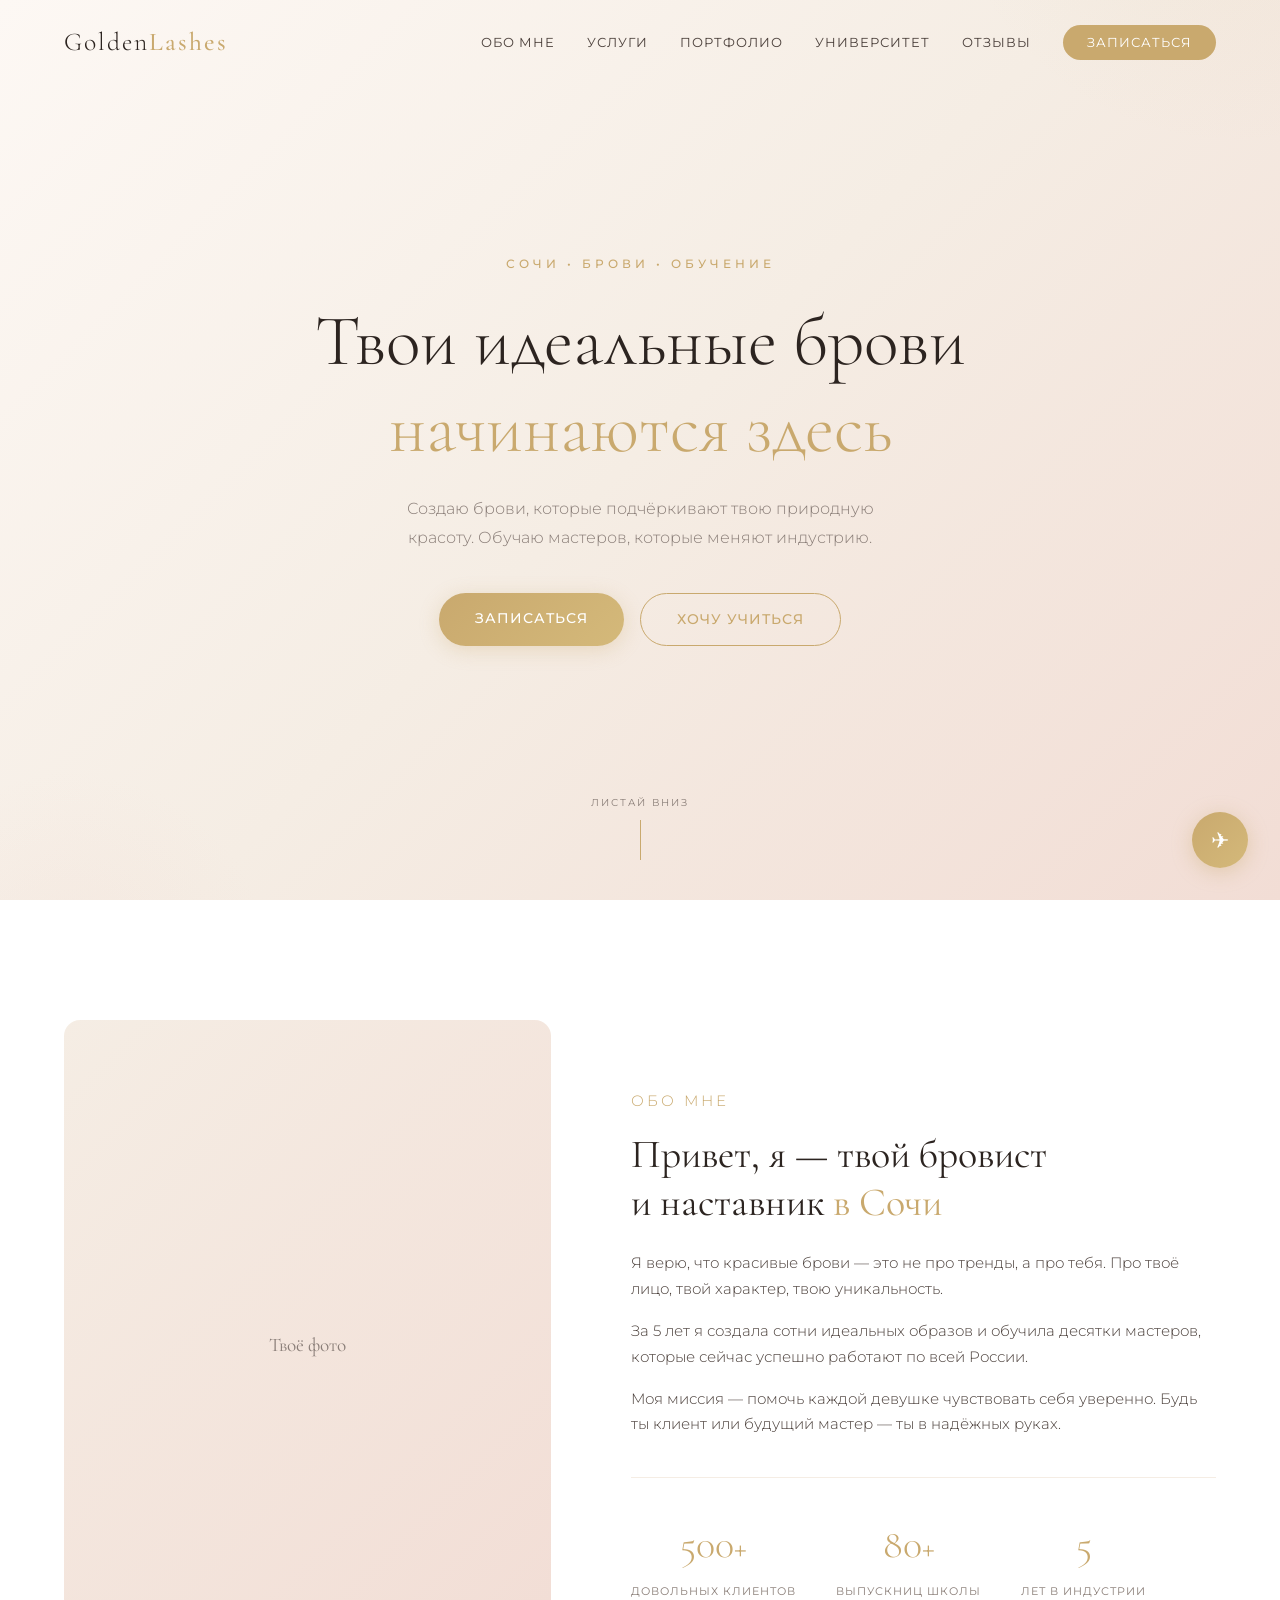
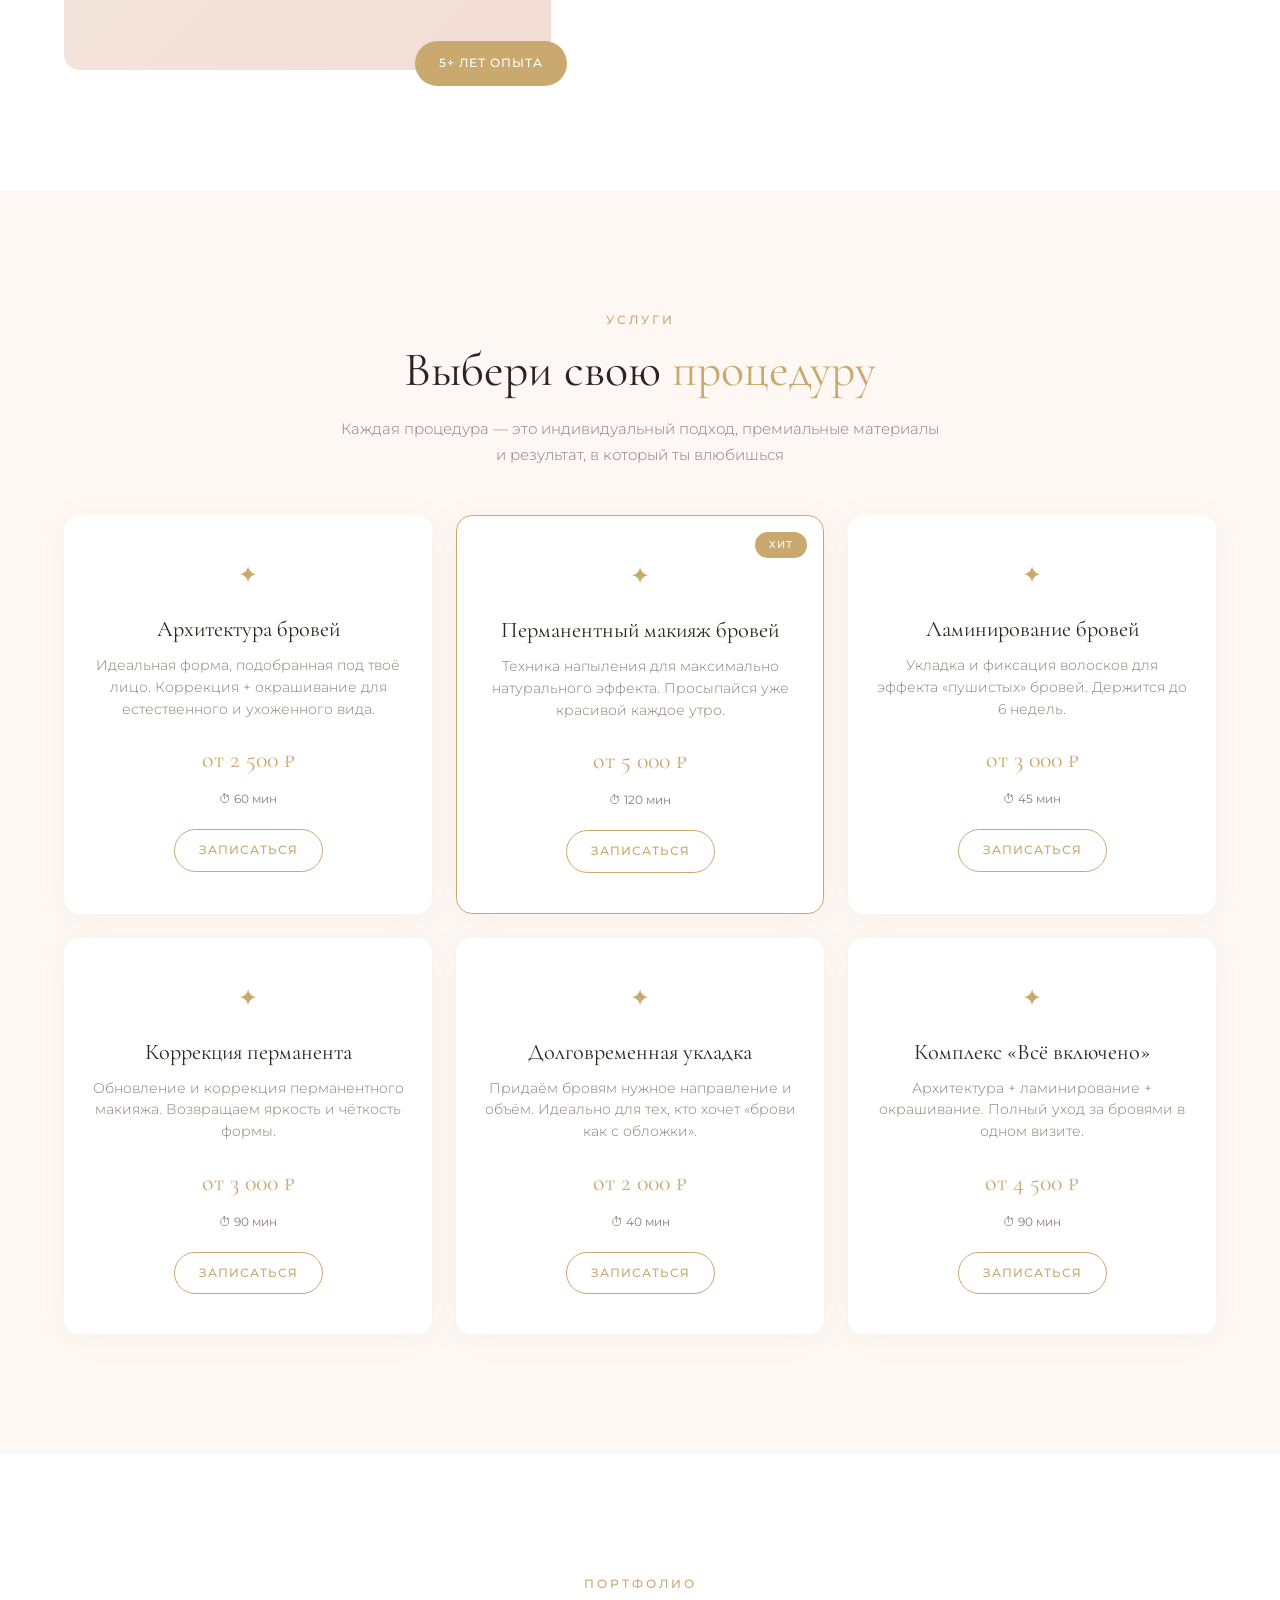
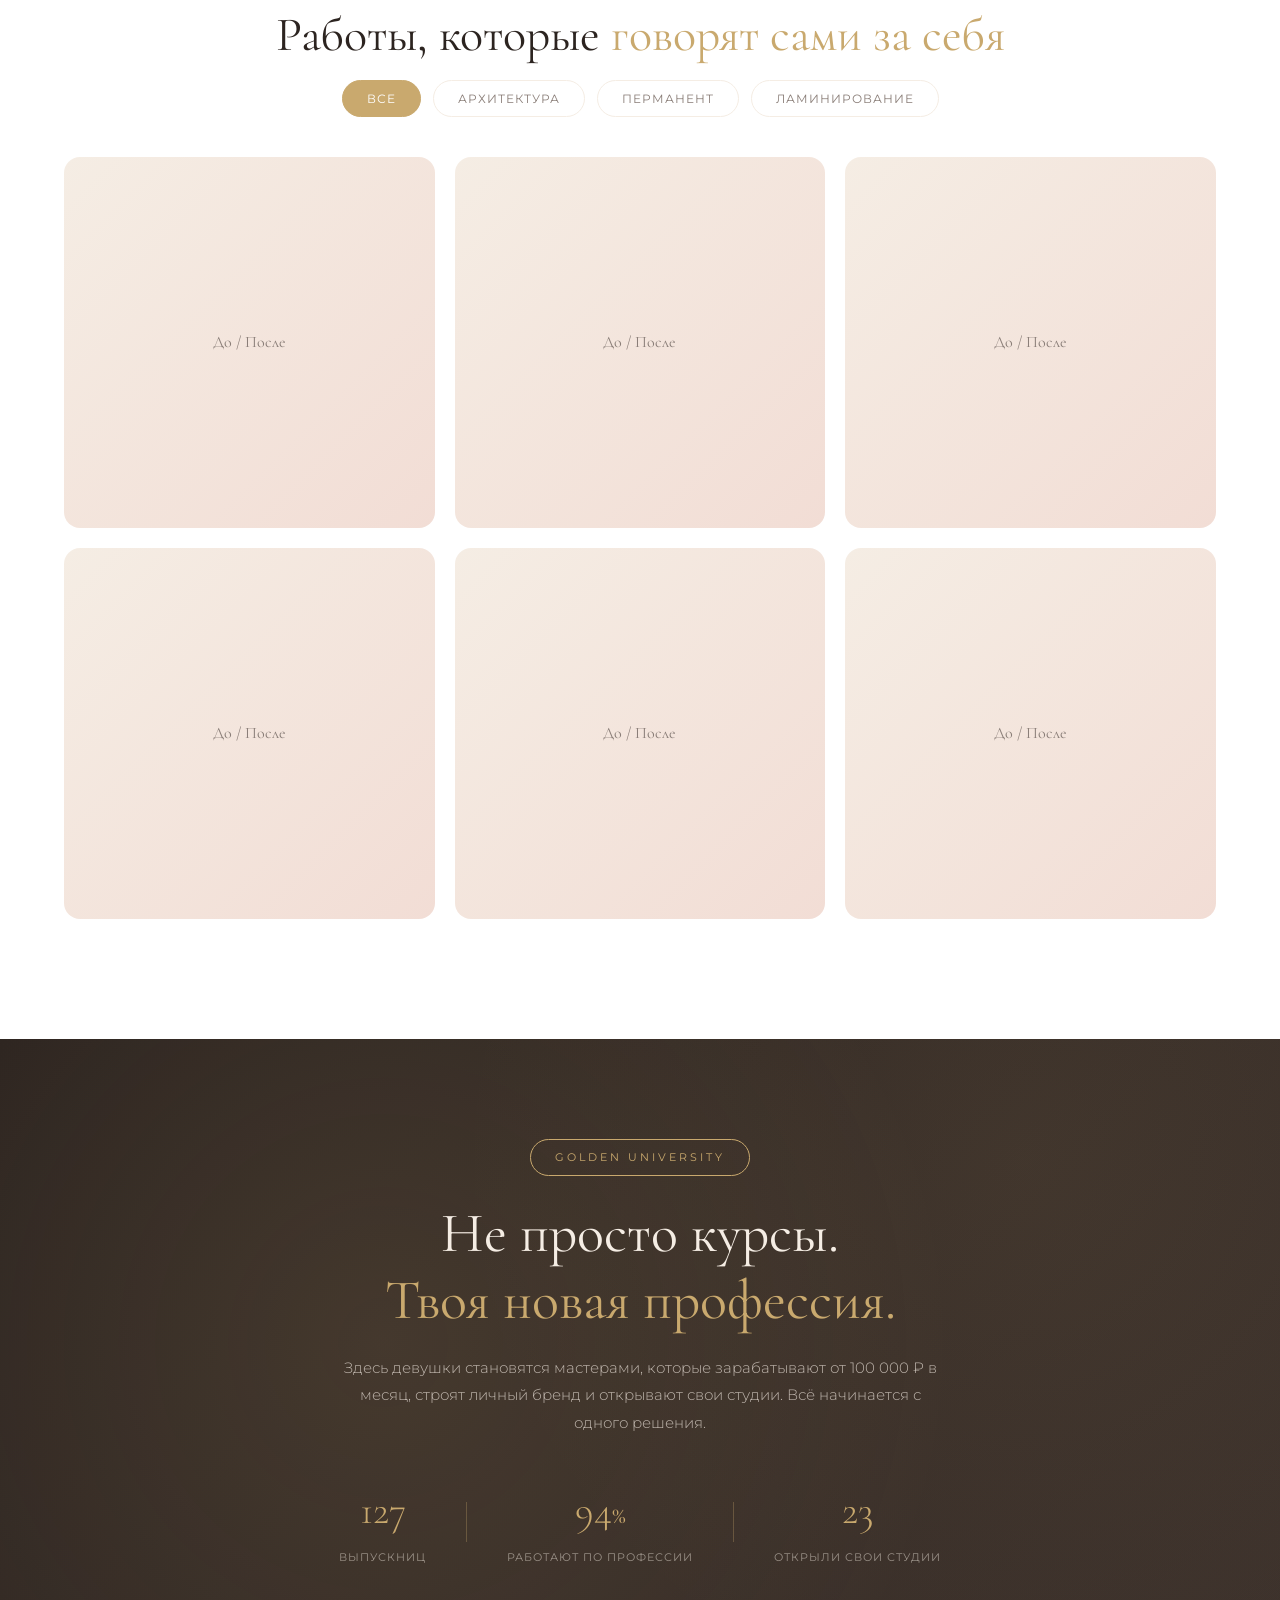
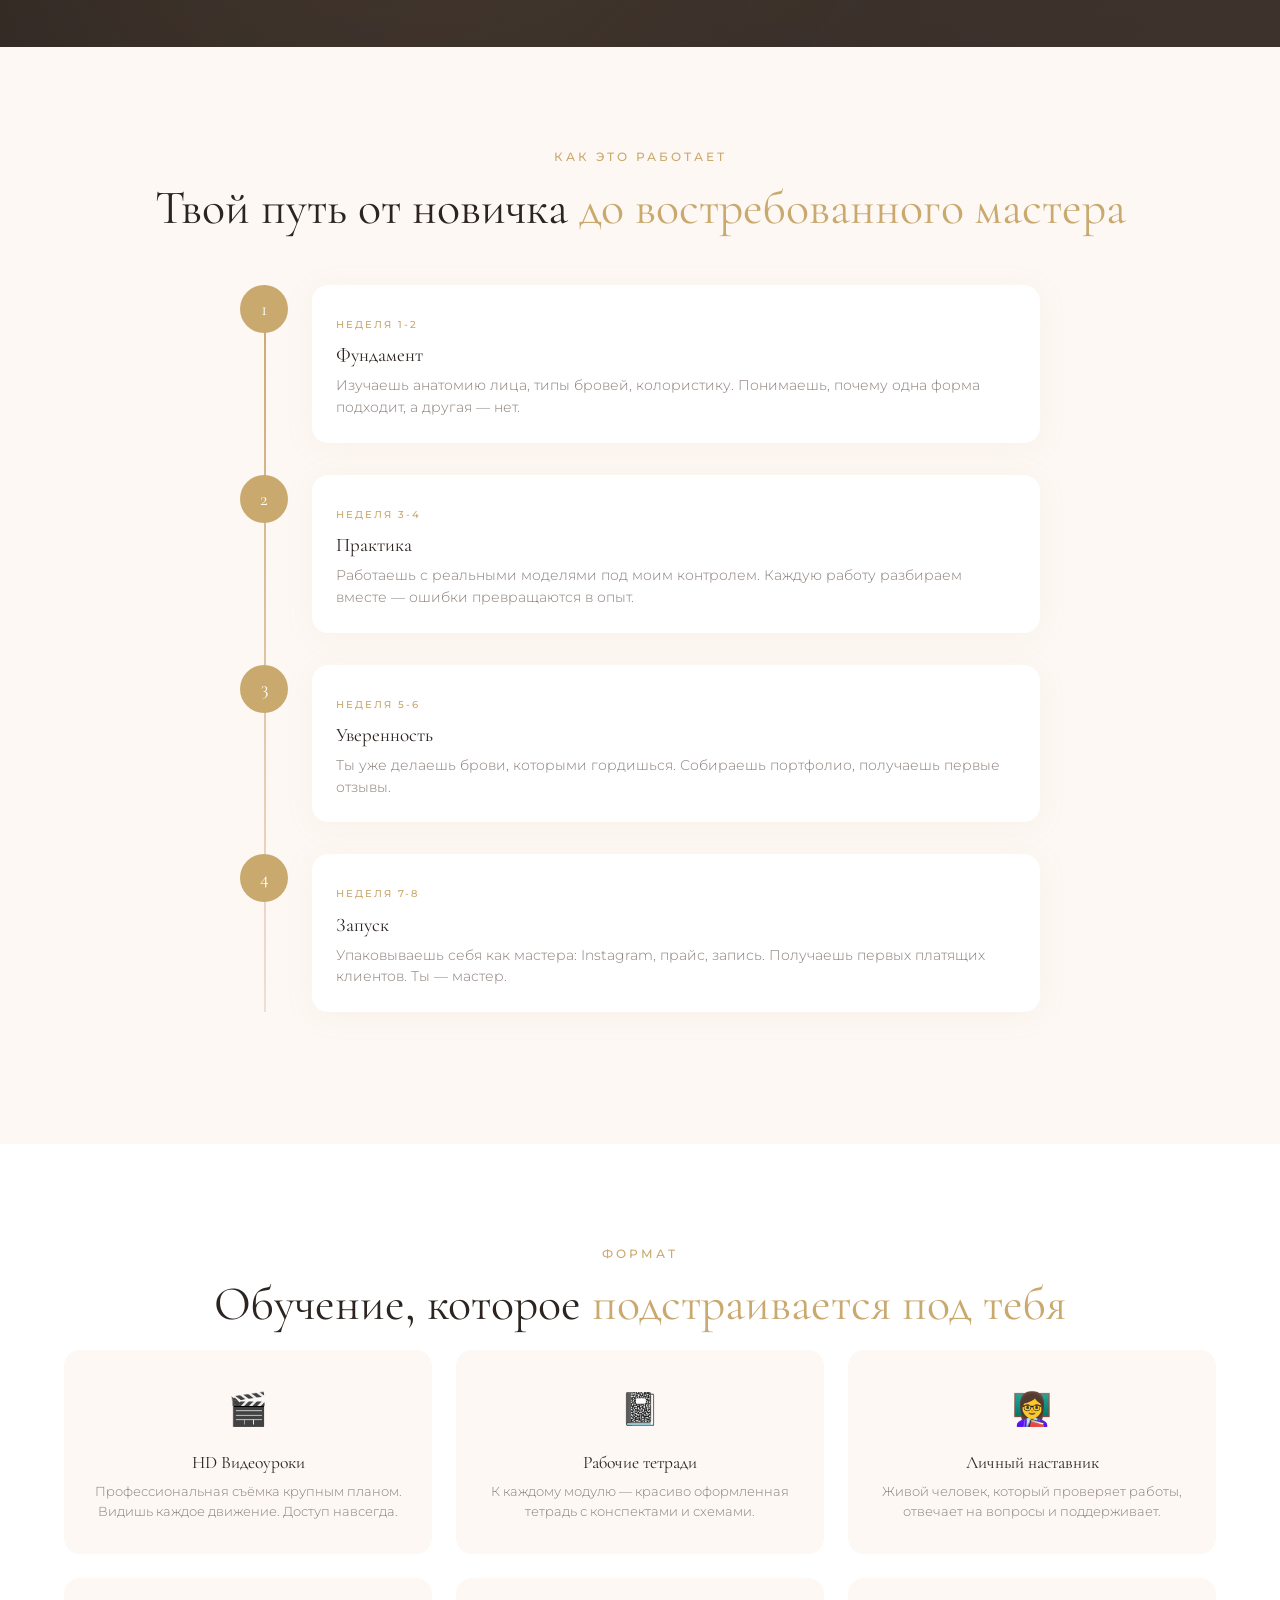
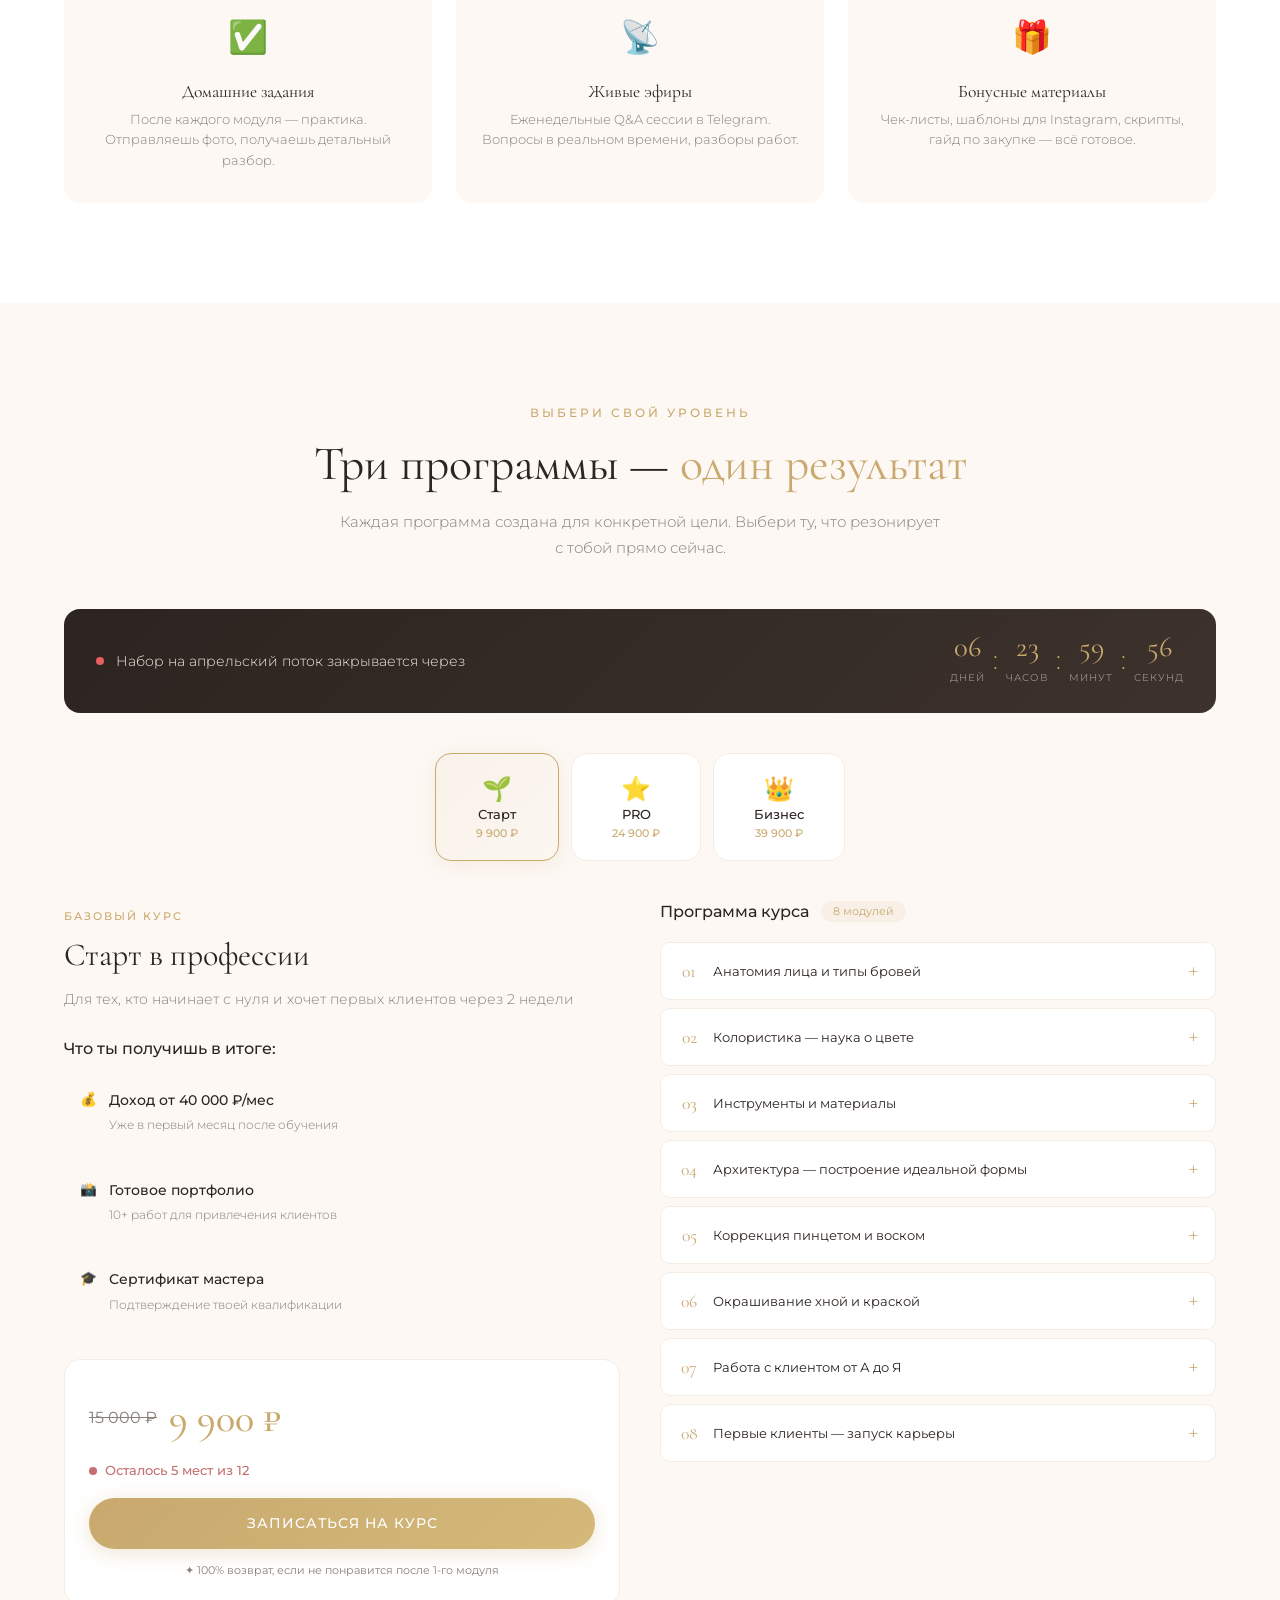
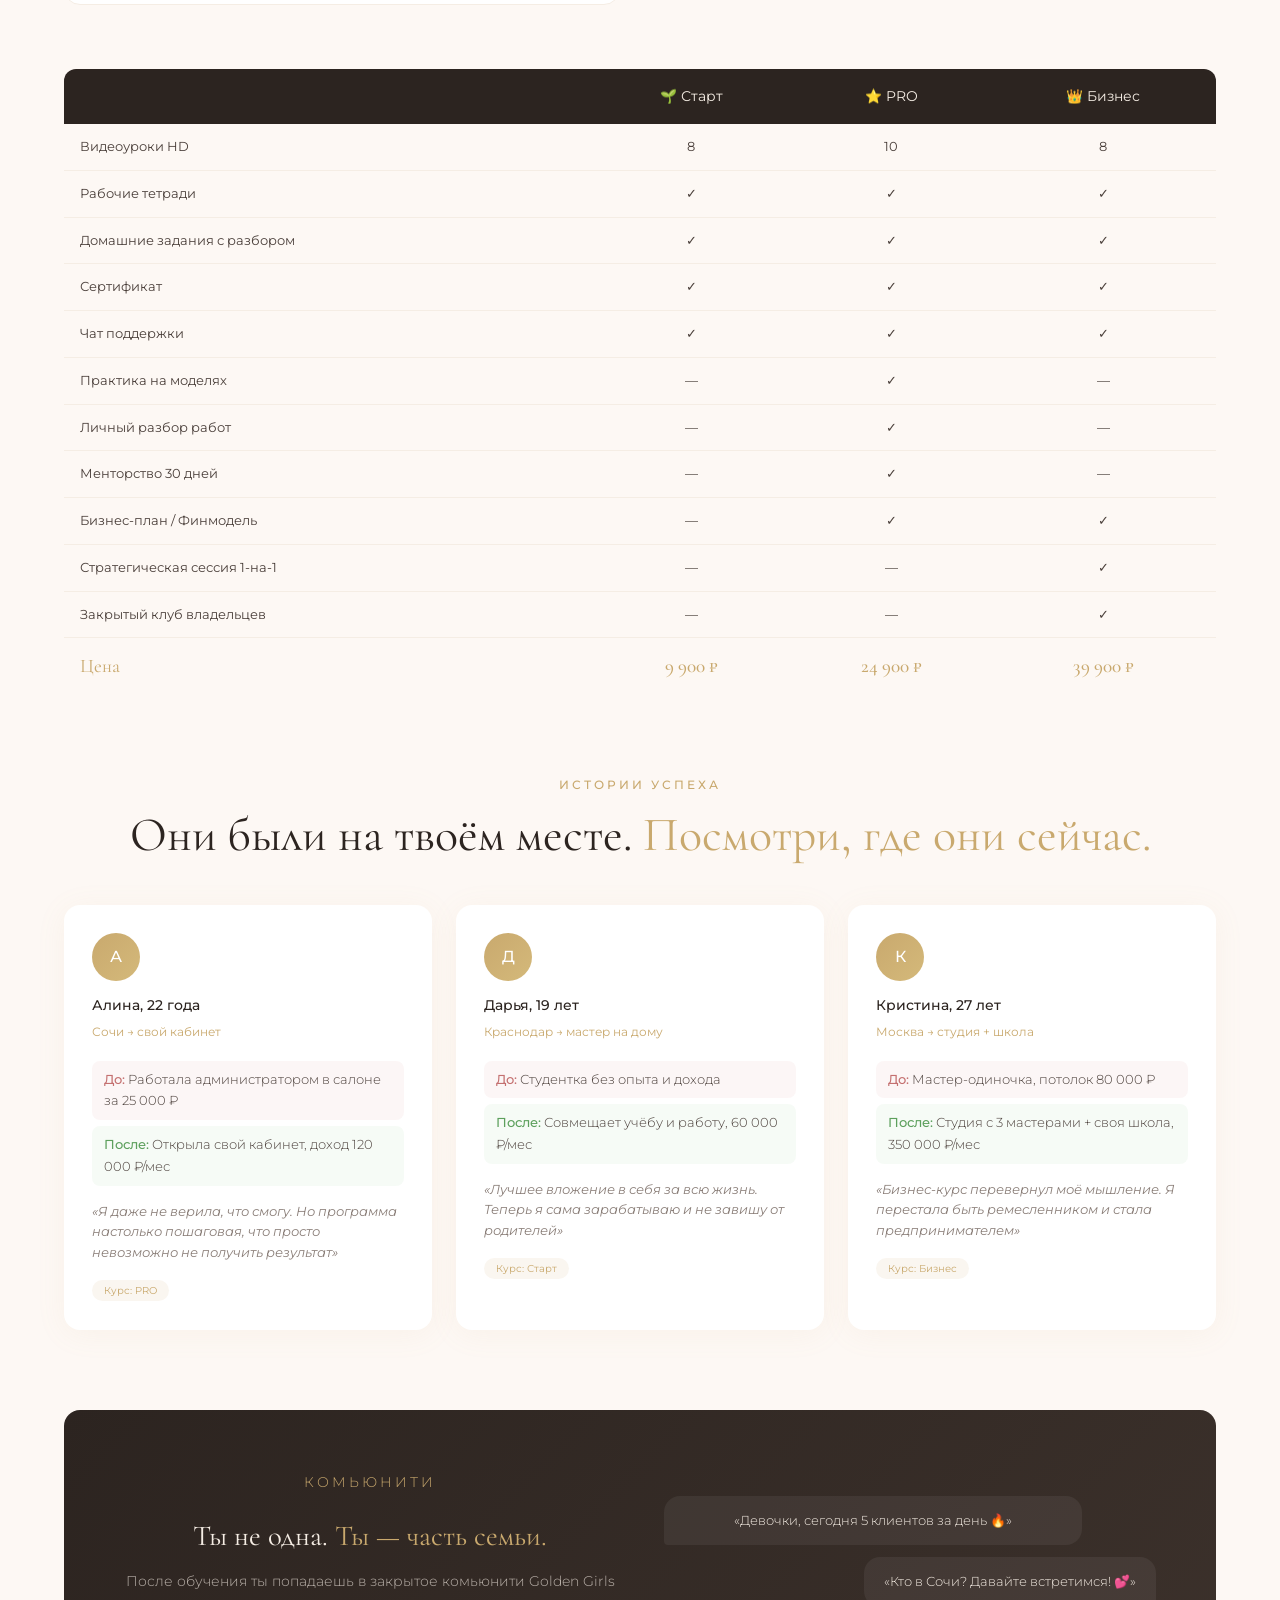
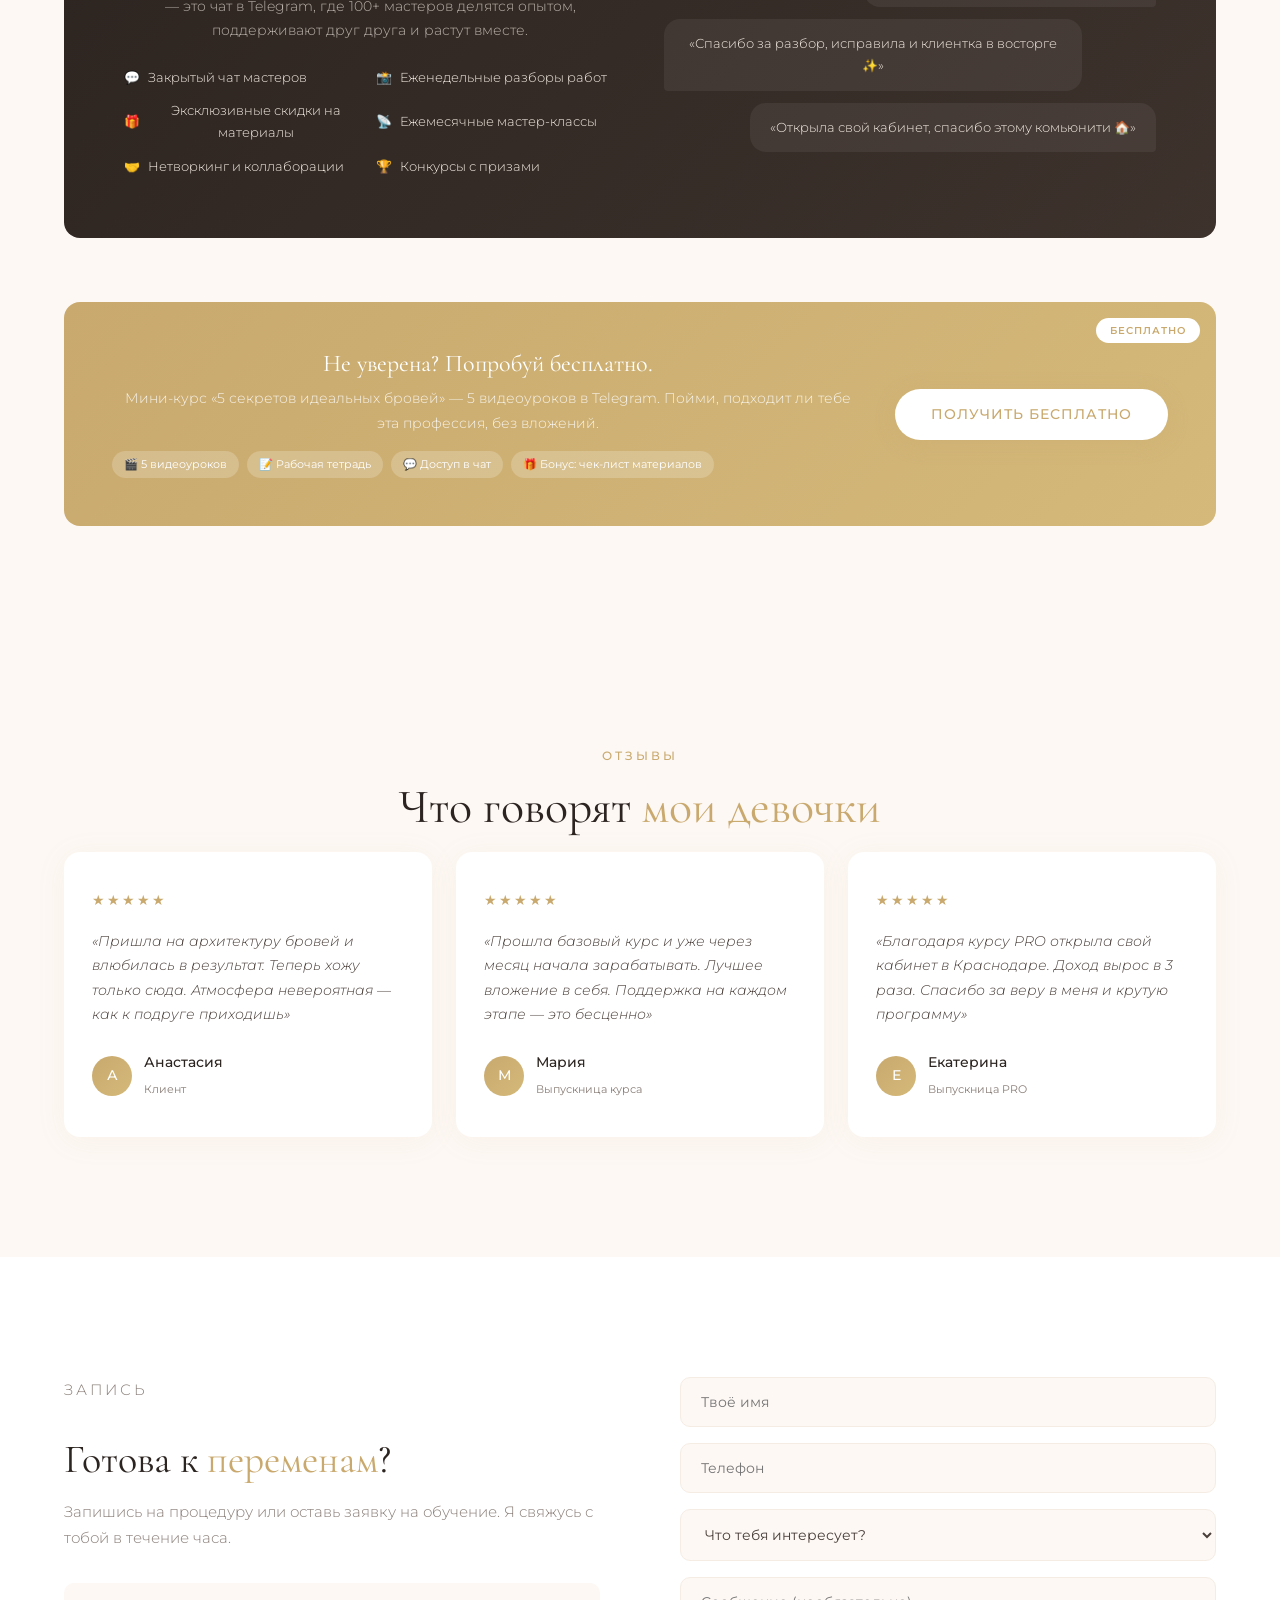
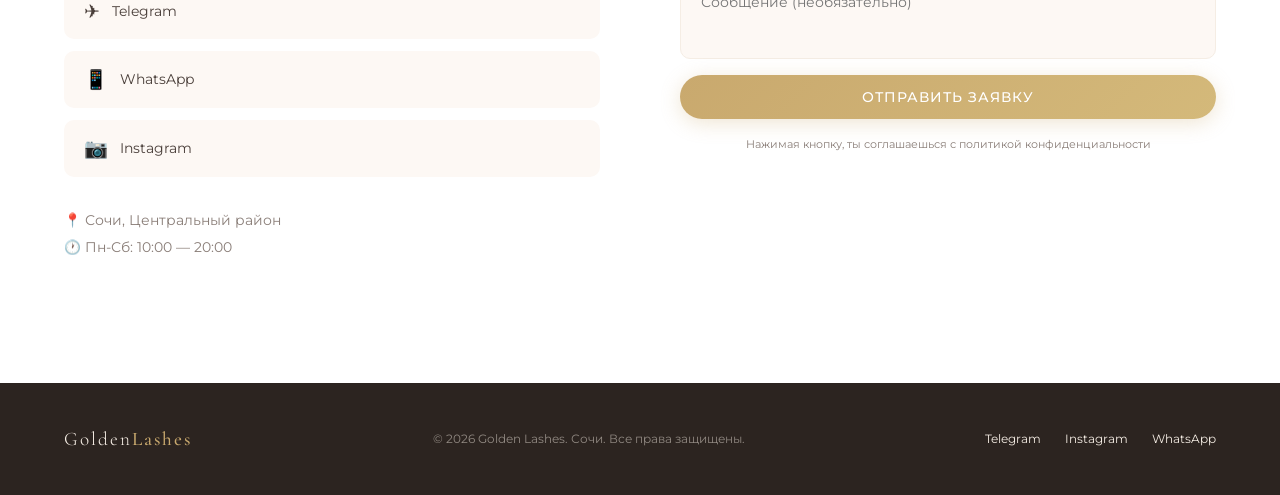
==== commit c7175480: "add university page with full courses, bootstrap icons, 3 levels" ====
--- a/index.html
+++ b/index.html
@@ -20,7 +20,7 @@
         <li><a href="#about">Обо мне</a></li>
         <li><a href="#services">Услуги</a></li>
         <li><a href="#portfolio">Портфолио</a></li>
-        <li><a href="#university">Университет</a></li>
+        <li><a href="university.html">Университет</a></li>
         <li><a href="#reviews">Отзывы</a></li>
         <li><a href="#contact" class="nav-cta">Записаться</a></li>
       </ul>
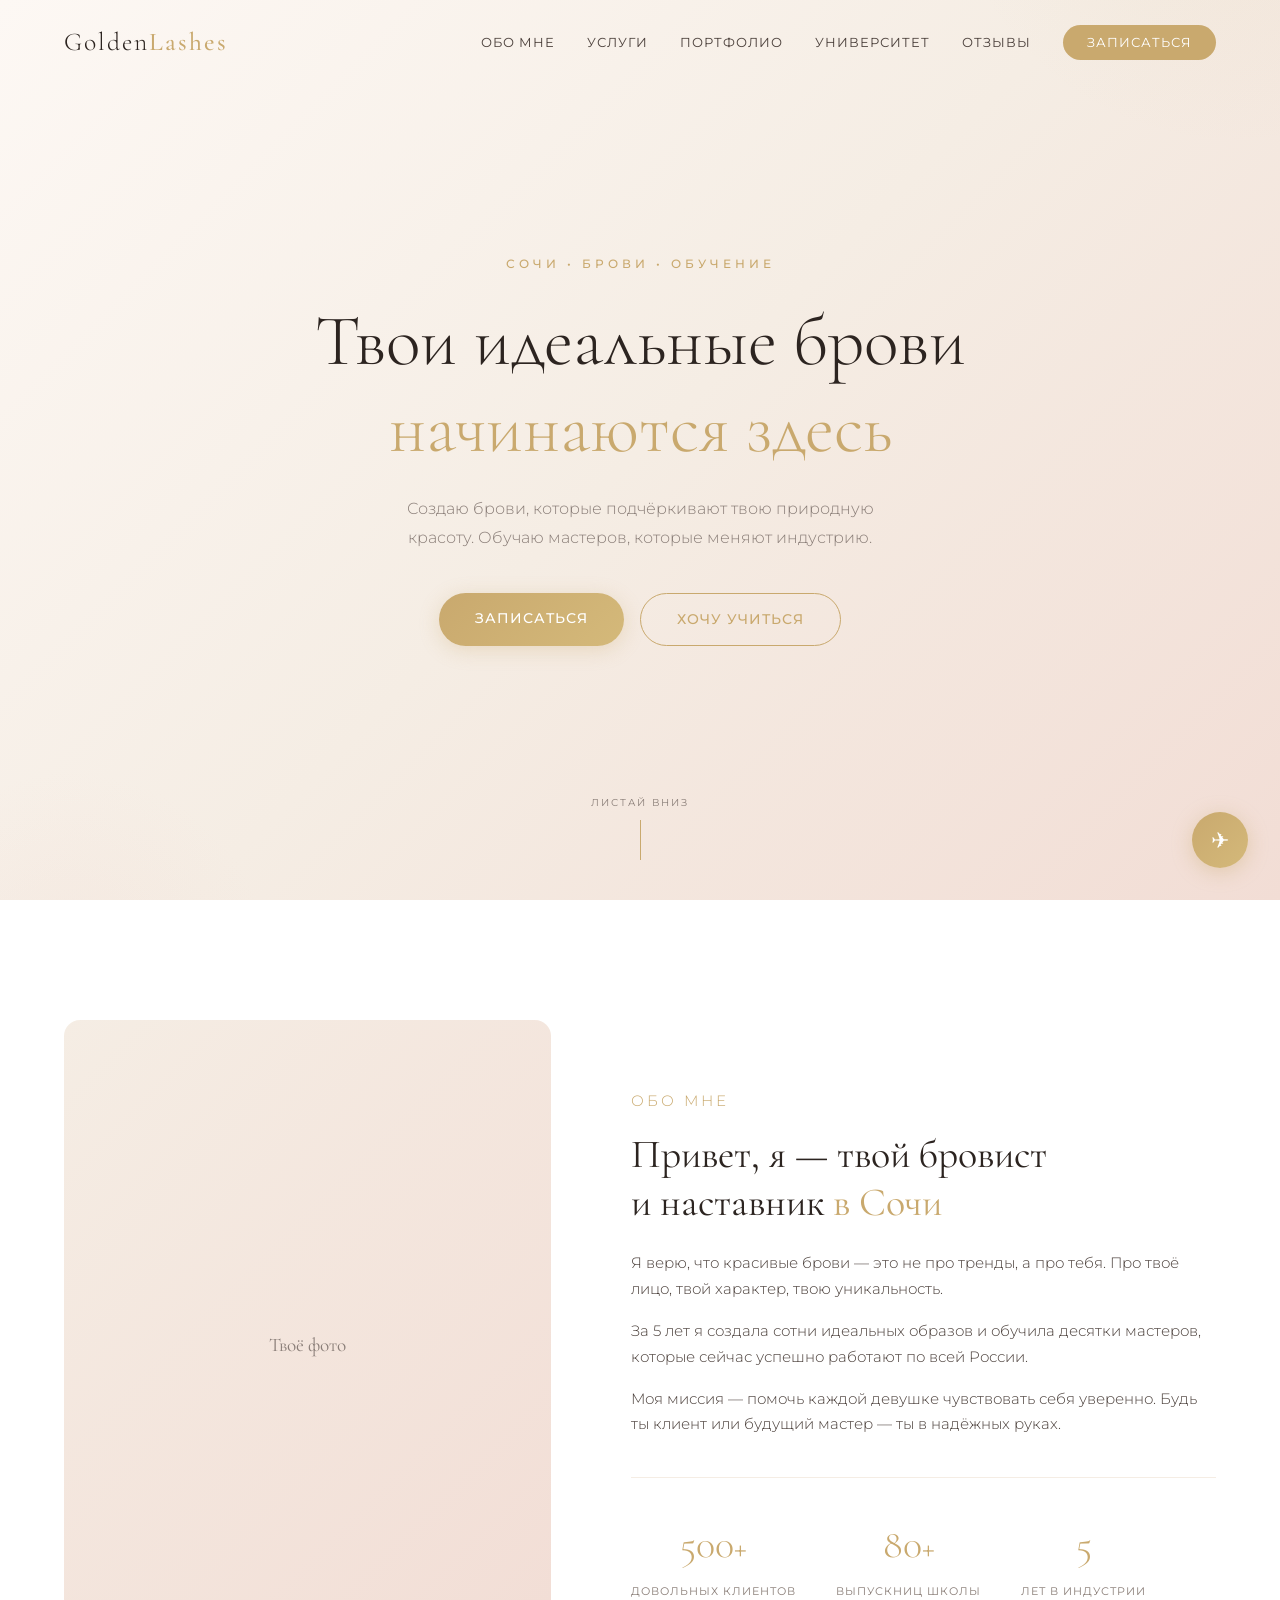
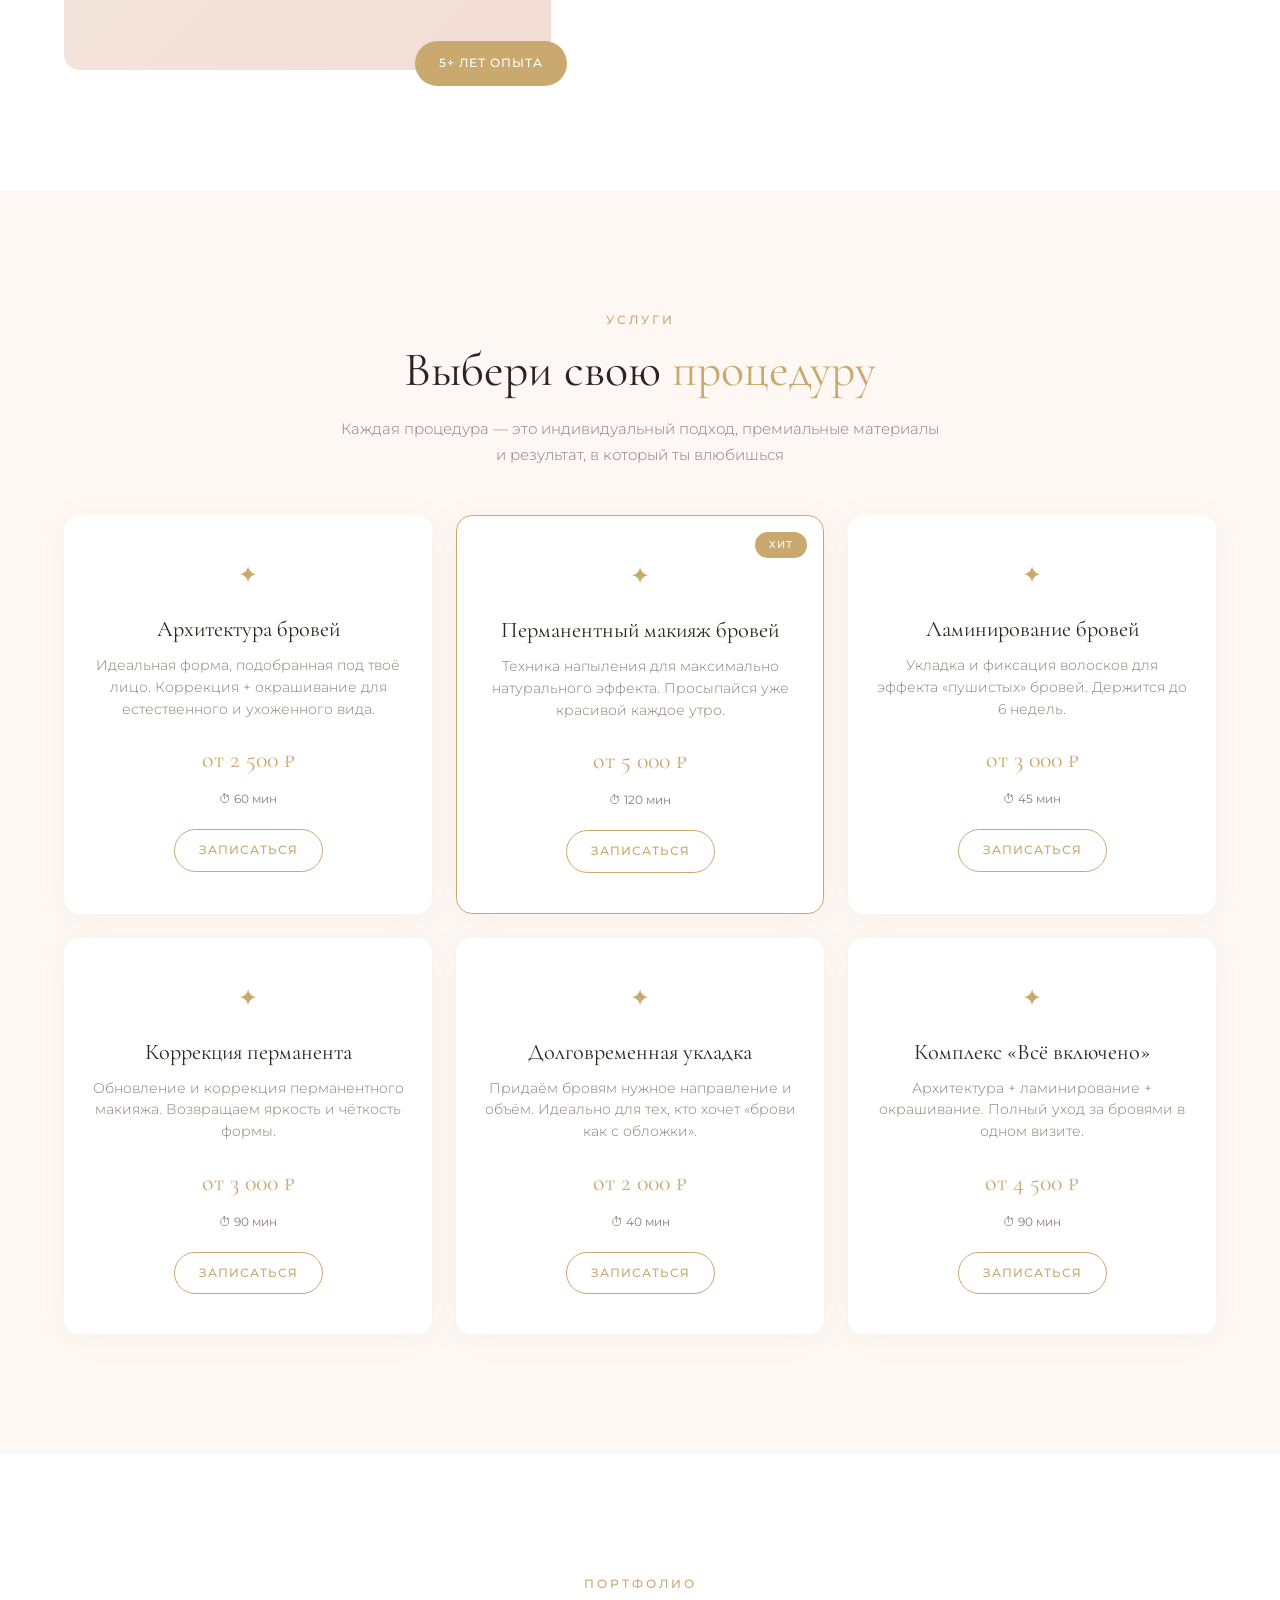
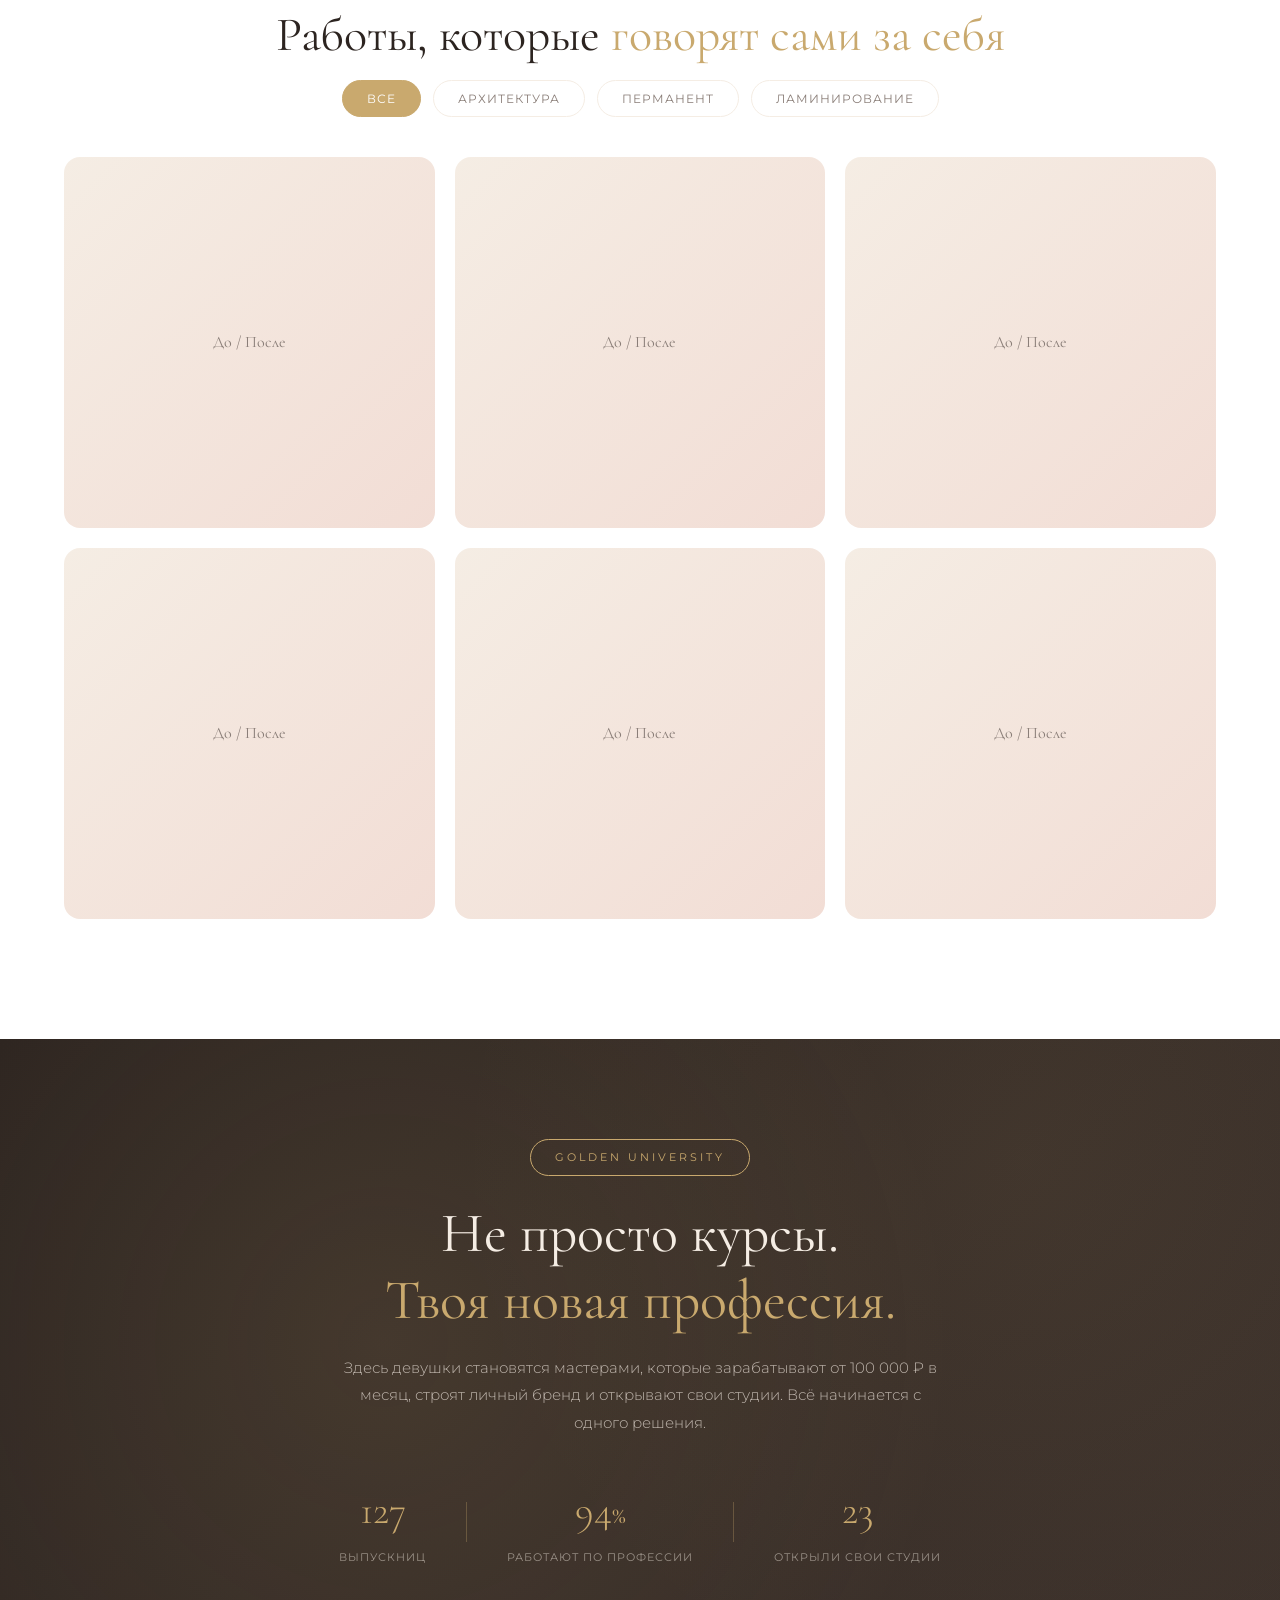
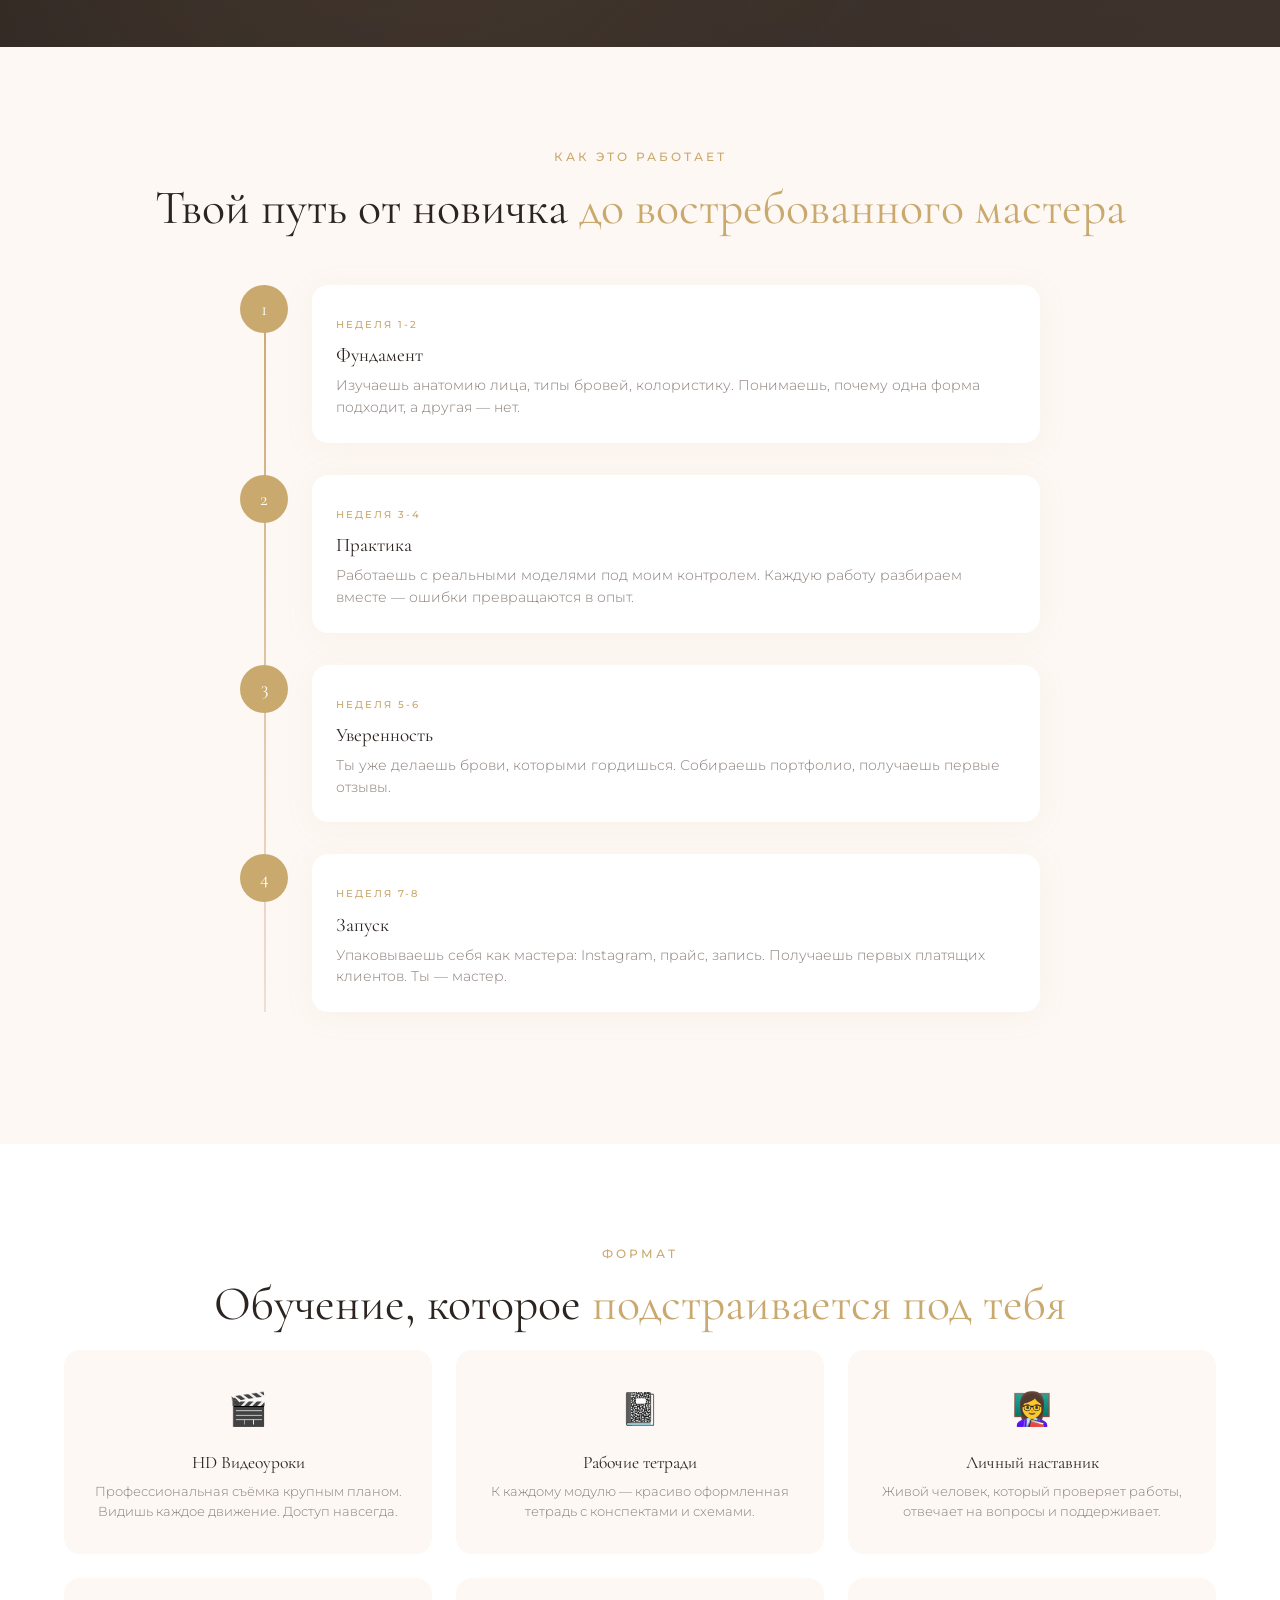
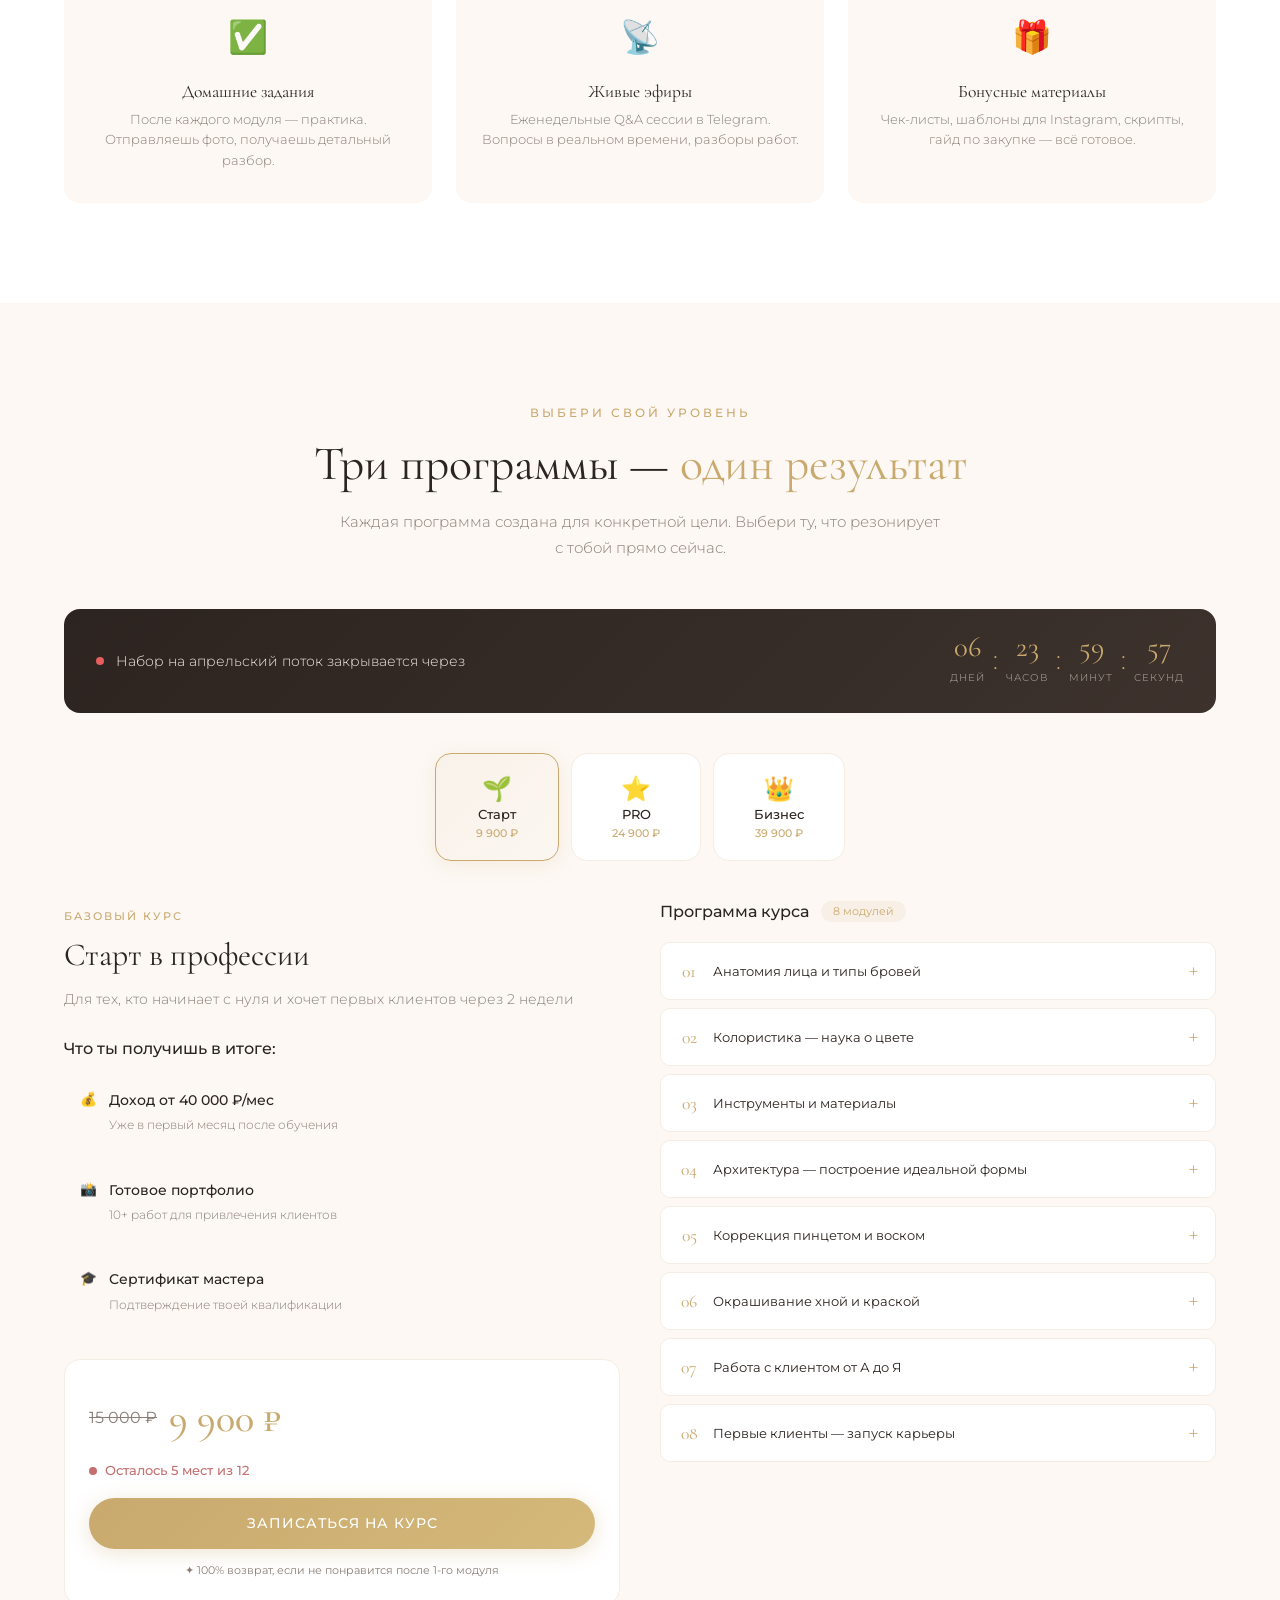
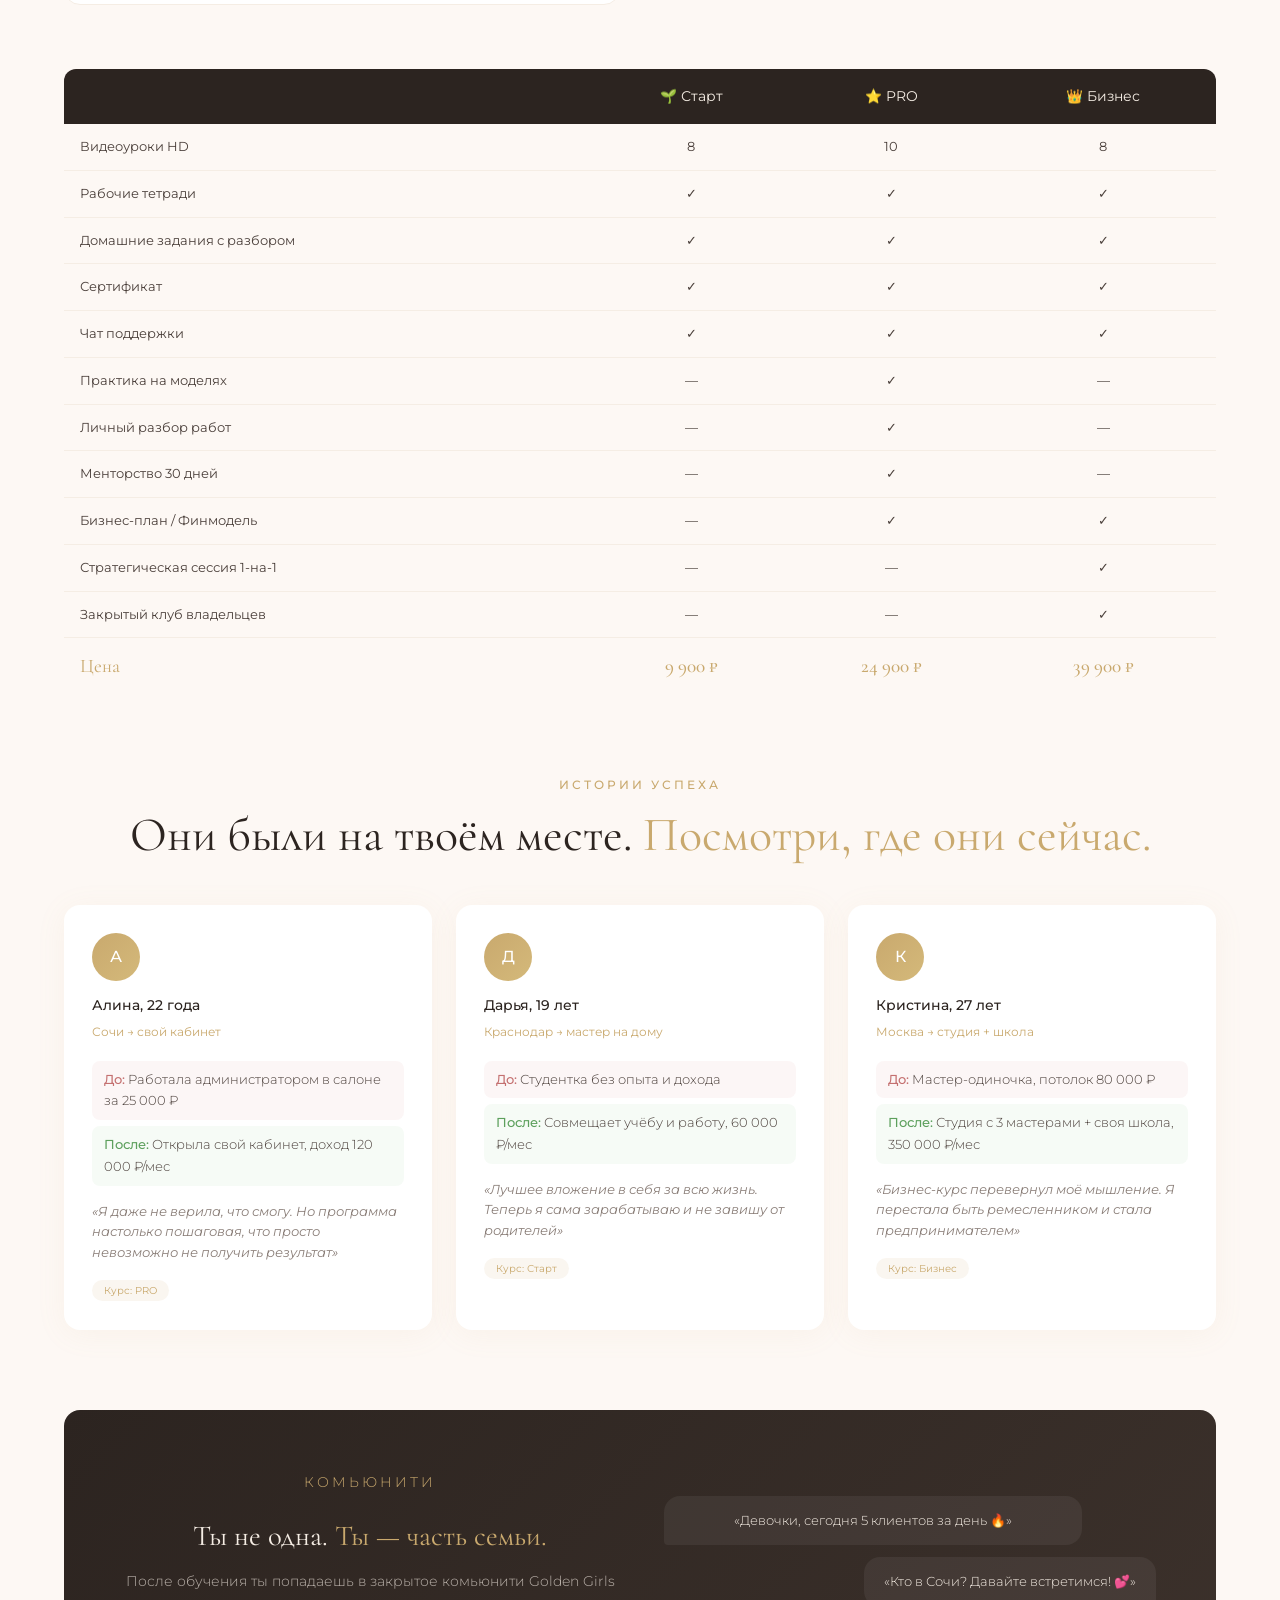
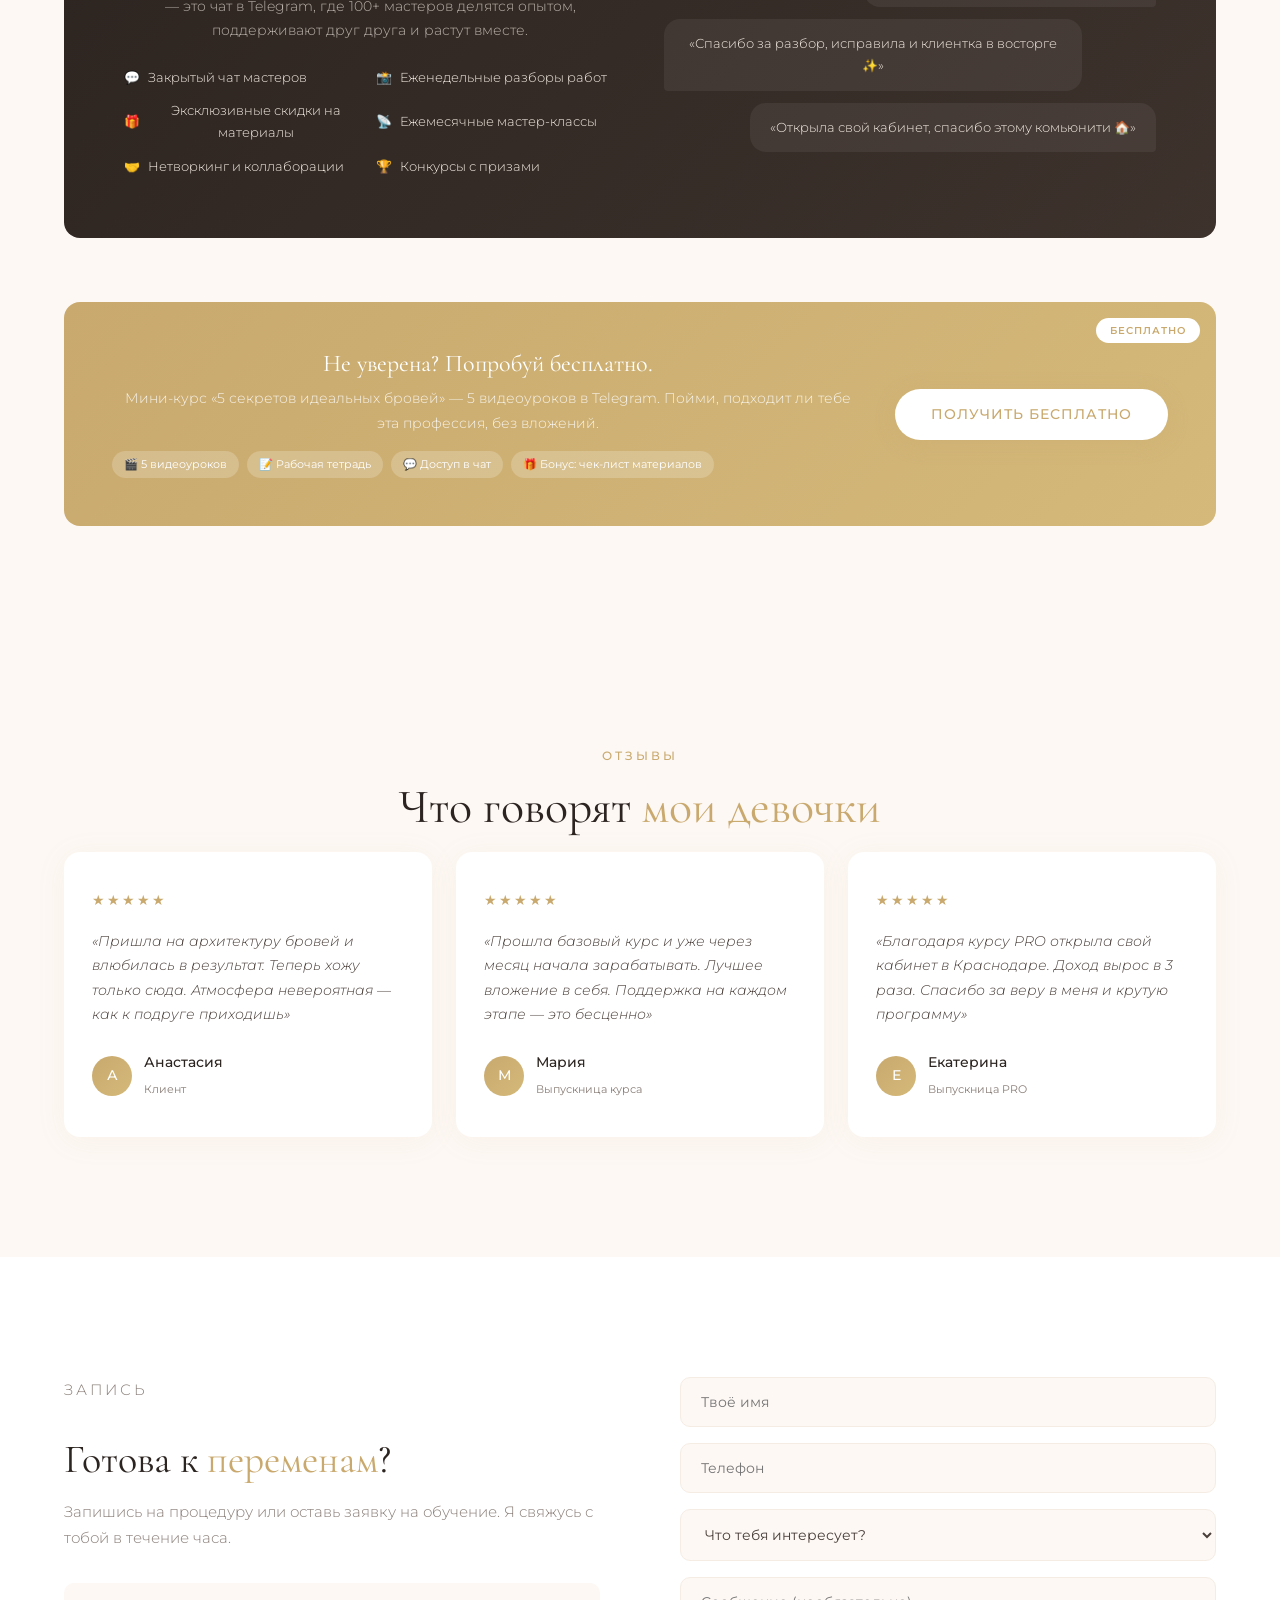
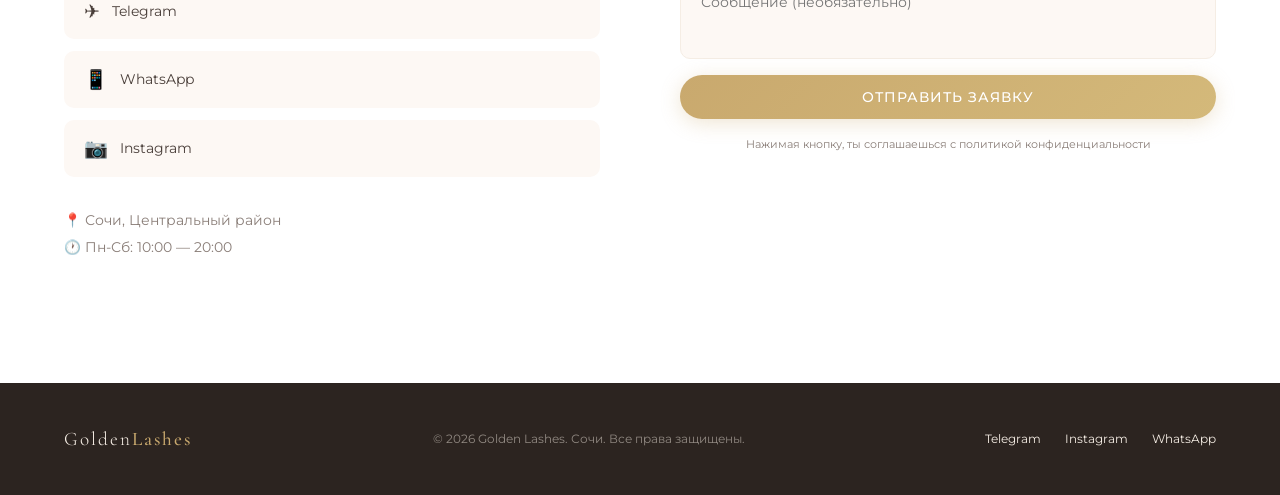
==== commit dae2c06c: "add telegram links" ====
--- a/index.html
+++ b/index.html
@@ -576,7 +576,7 @@
           <h2>Готова к <span class="gold-text">переменам</span>?</h2>
           <p>Запишись на процедуру или оставь заявку на обучение. Я свяжусь с тобой в течение часа.</p>
           <div class="contact-links">
-            <a href="https://t.me/" class="contact-link" target="_blank"><span class="contact-link-icon">✈</span> Telegram</a>
+            <a href="https://t.me/anabag767" class="contact-link" target="_blank"><span class="contact-link-icon">✈</span> Telegram</a>
             <a href="https://wa.me/" class="contact-link" target="_blank"><span class="contact-link-icon">📱</span> WhatsApp</a>
             <a href="https://instagram.com/" class="contact-link" target="_blank"><span class="contact-link-icon">📷</span> Instagram</a>
           </div>
@@ -597,10 +597,10 @@
   <footer class="footer"><div class="container"><div class="footer-inner">
     <a href="#hero" class="logo">Golden<span>Lashes</span></a>
     <p>© 2026 Golden Lashes. Сочи. Все права защищены.</p>
-    <div class="footer-links"><a href="https://t.me/" target="_blank">Telegram</a><a href="https://instagram.com/" target="_blank">Instagram</a><a href="https://wa.me/" target="_blank">WhatsApp</a></div>
+    <div class="footer-links"><a href="https://t.me/gold_ana_lash" target="_blank">Telegram</a><a href="https://instagram.com/" target="_blank">Instagram</a><a href="https://wa.me/" target="_blank">WhatsApp</a></div>
   </div></div></footer>
 
-  <a href="https://t.me/" class="tg-float" target="_blank" aria-label="Написать в Telegram"><span>✈</span></a>
+  <a href="https://t.me/anabag767" class="tg-float" target="_blank" aria-label="Написать в Telegram"><span>✈</span></a>
   <script src="script.js"></script>
 </body>
 </html>
